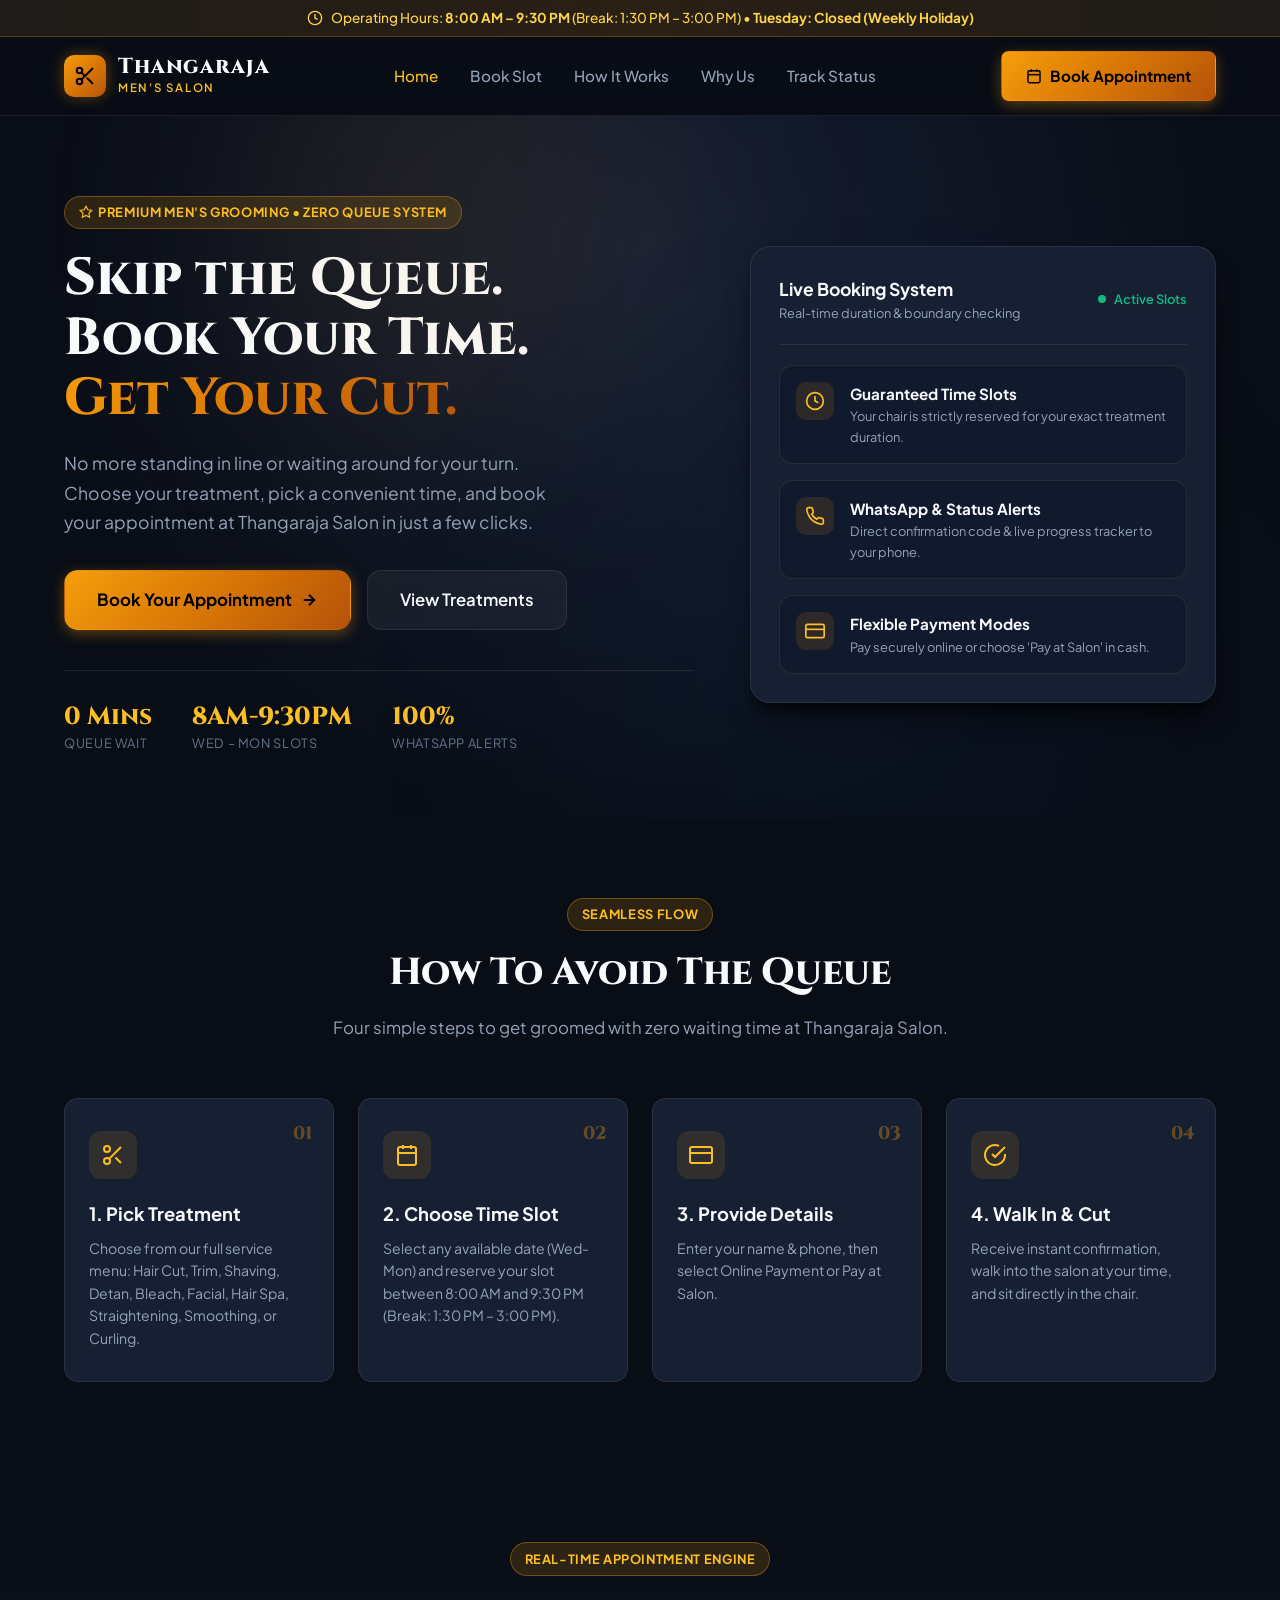
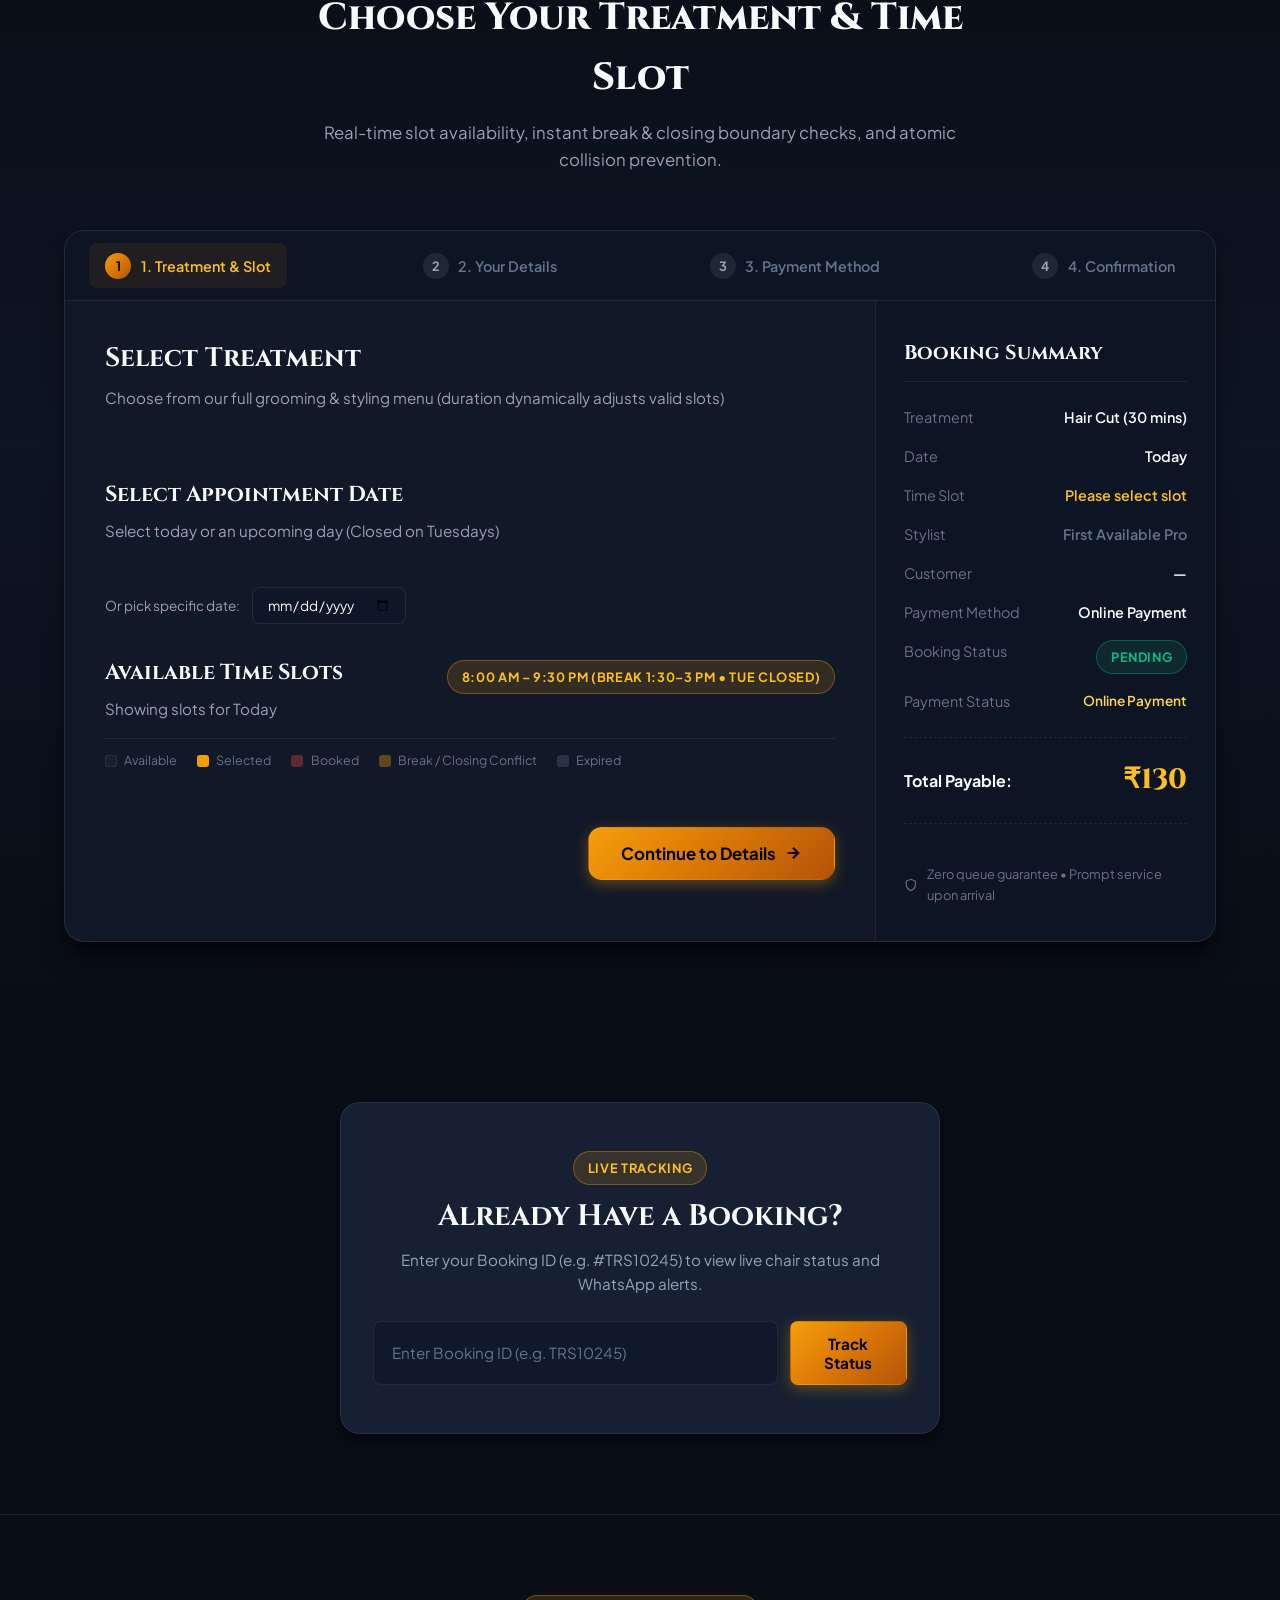
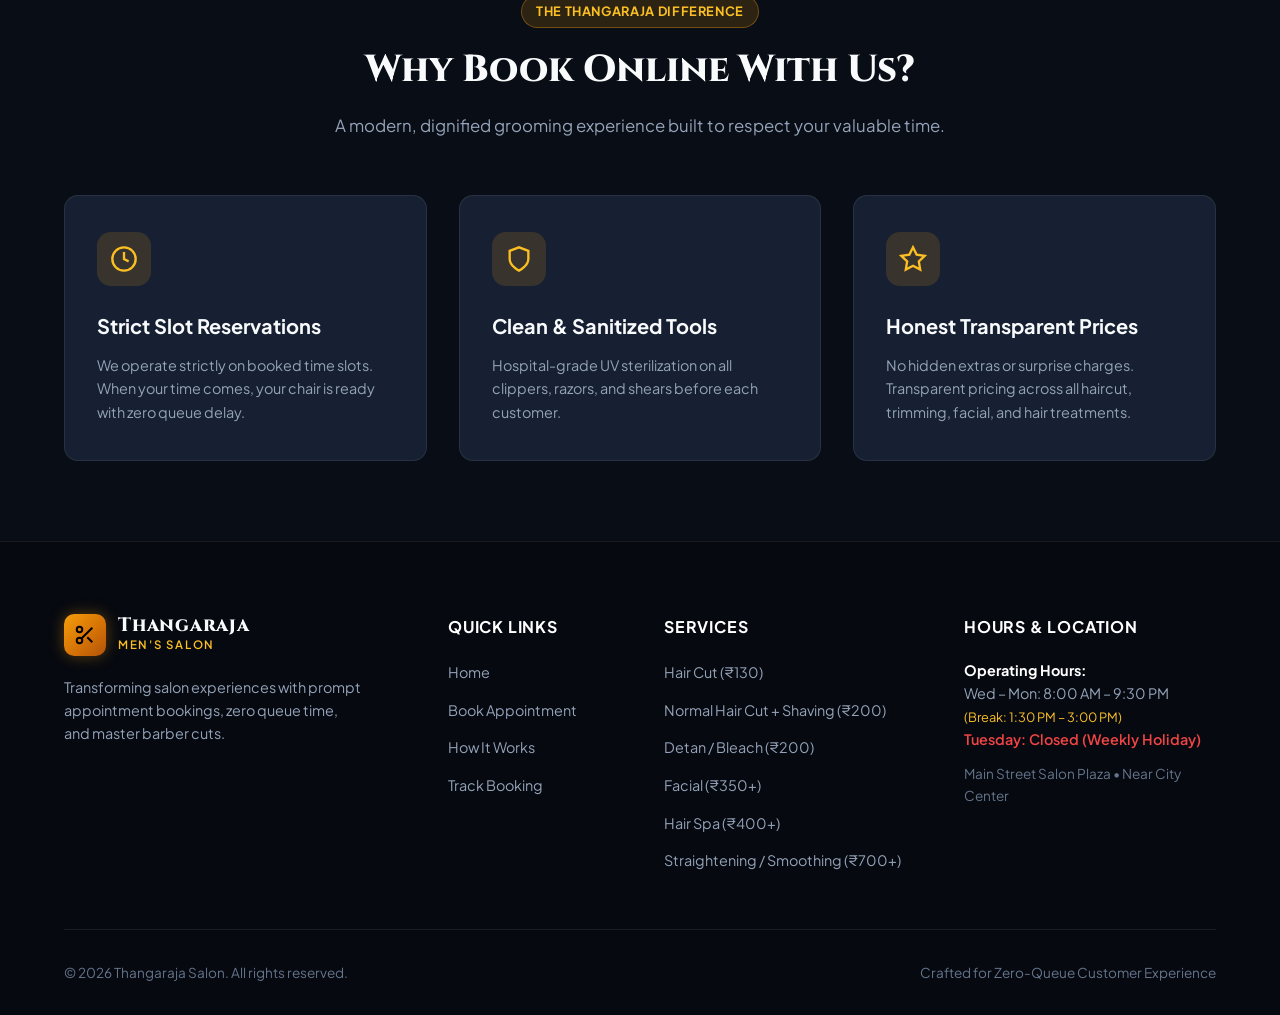
==== index.html @ 6cf0ad06 "feat(architecture): modularize codebase into CSS & JS modules and implement duration-aware slot coll" ====
<!DOCTYPE html>
<html lang="en">
<head>
  <meta charset="UTF-8">
  <meta name="viewport" content="width=device-width, initial-scale=1.0, maximum-scale=5.0, user-scalable=yes">
  <title>Thangaraja Salon | Skip the Queue. Book Your Time. Get Your Cut.</title>
  <meta name="description" content="Online appointment and time-slot booking system for Thangaraja Salon. Skip the queue, pick your treatment, reserve your slot from 8:00 AM to 9:30 PM (Closed Tuesdays, Break: 1:30 PM - 3:00 PM).">

  <!-- Google Fonts -->
  <link rel="preconnect" href="https://fonts.googleapis.com">
  <link rel="preconnect" href="https://fonts.gstatic.com" crossorigin>
  <link href="https://fonts.googleapis.com/css2?family=Plus+Jakarta+Sans:wght@300;400;500;600;700;800&family=Cinzel:wght@600;700;800;900&display=swap" rel="stylesheet">

  <!-- Modular CSS Architecture -->
  <link rel="stylesheet" href="css/main.css">
  <link rel="stylesheet" href="css/components.css">
  <link rel="stylesheet" href="css/sections.css">
  <link rel="stylesheet" href="css/booking.css">
</head>
<body>

  <!-- Top Announcement Bar -->
  <div class="top-announcement">
    <svg width="16" height="16" viewBox="0 0 24 24" fill="none" stroke="currentColor" stroke-width="2"><circle cx="12" cy="12" r="10"></circle><polyline points="12 6 12 12 16 14"></polyline></svg>
    <span>Operating Hours: <strong>8:00 AM – 9:30 PM</strong> (Break: 1:30 PM – 3:00 PM) • <strong>Tuesday: Closed (Weekly Holiday)</strong></span>
  </div>

  <!-- Header / Navigation -->
  <header class="navbar">
    <div class="container">
      <div class="nav-inner">
        <a href="#home" class="brand-logo">
          <div class="logo-icon-wrap">
            <svg width="22" height="22" viewBox="0 0 24 24" fill="none" stroke="currentColor" stroke-width="2.2" stroke-linecap="round" stroke-linejoin="round">
              <circle cx="6" cy="6" r="3"></circle>
              <circle cx="6" cy="18" r="3"></circle>
              <line x1="20" y1="4" x2="8.12" y2="15.88"></line>
              <line x1="14.47" y1="14.48" x2="20" y2="20"></line>
              <line x1="8.12" y1="8.12" x2="12" y2="12"></line>
            </svg>
          </div>
          <div class="logo-text">
            <span class="logo-title">Thangaraja</span>
            <span class="logo-subtitle">Men's Salon</span>
          </div>
        </a>

        <ul class="nav-links">
          <li><a href="#home" class="nav-link active">Home</a></li>
          <li><a href="#booking-app" class="nav-link">Book Slot</a></li>
          <li><a href="#how-it-works" class="nav-link">How It Works</a></li>
          <li><a href="#why-us" class="nav-link">Why Us</a></li>
          <li><a href="#track-status" class="nav-link">Track Status</a></li>
        </ul>

        <div class="nav-actions">
          <a href="#booking-app" class="btn btn-primary" onclick="goToBookingStep(1)">
            <svg width="16" height="16" viewBox="0 0 24 24" fill="none" stroke="currentColor" stroke-width="2.2"><rect x="3" y="4" width="18" height="18" rx="2" ry="2"></rect><line x1="16" y1="2" x2="16" y2="6"></line><line x1="8" y1="2" x2="8" y2="6"></line><line x1="3" y1="10" x2="21" y2="10"></line></svg>
            <span class="btn-text-full">Book Appointment</span>
            <span class="btn-text-mobile">Book Slot</span>
          </a>
        </div>
      </div>
    </div>
  </header>

  <!-- Hero Section -->
  <section class="hero-section" id="home">
    <div class="hero-glow-1"></div>
    <div class="hero-glow-2"></div>
    <div class="container">
      <div class="hero-grid">
        <div class="hero-content">
          <div class="badge badge-gold">
            <svg width="14" height="14" viewBox="0 0 24 24" fill="none" stroke="currentColor" stroke-width="2"><polygon points="12 2 15.09 8.26 22 9.27 17 14.14 18.18 21.02 12 17.77 5.82 21.02 7 14.14 2 9.27 8.91 8.26 12 2"></polygon></svg>
            Premium Men's Grooming • Zero Queue System
          </div>

          <h1 class="hero-heading">
            Skip the Queue.<br>
            Book Your Time.<br>
            <span>Get Your Cut.</span>
          </h1>

          <p class="hero-description">
            No more standing in line or waiting around for your turn. Choose your treatment, pick a convenient time, and book your appointment at Thangaraja Salon in just a few clicks.
          </p>

          <div class="hero-cta-group">
            <a href="#booking-app" class="btn btn-primary btn-lg" onclick="goToBookingStep(1)">
              Book Your Appointment
              <svg width="18" height="18" viewBox="0 0 24 24" fill="none" stroke="currentColor" stroke-width="2.5"><line x1="5" y1="12" x2="19" y2="12"></line><polyline points="12 5 19 12 12 19"></polyline></svg>
            </a>
            <a href="#booking-app" class="btn btn-secondary btn-lg" onclick="goToBookingStep(1)">
              View Treatments
            </a>
          </div>

          <div class="hero-stats-row">
            <div class="hero-stat-item">
              <span class="stat-number">0 Mins</span>
              <span class="stat-label">Queue Wait</span>
            </div>
            <div class="hero-stat-item">
              <span class="stat-number">8AM-9:30PM</span>
              <span class="stat-label">Wed – Mon Slots</span>
            </div>
            <div class="hero-stat-item">
              <span class="stat-number">100%</span>
              <span class="stat-label">WhatsApp Alerts</span>
            </div>
          </div>
        </div>

        <div class="hero-visual">
          <div class="hero-card-preview">
            <div class="hero-card-header">
              <div>
                <h4 style="font-size:1.1rem; font-weight:700;">Live Booking System</h4>
                <p style="font-size:0.8rem; color:var(--text-secondary);">Real-time duration & boundary checking</p>
              </div>
              <div class="live-indicator">
                <span class="live-dot"></span>
                Active Slots
              </div>
            </div>

            <div class="hero-feature-pills">
              <div class="feature-pill-item">
                <div class="feature-pill-icon">
                  <svg width="20" height="20" viewBox="0 0 24 24" fill="none" stroke="currentColor" stroke-width="2"><circle cx="12" cy="12" r="10"></circle><polyline points="12 6 12 12 16 14"></polyline></svg>
                </div>
                <div>
                  <h5 style="font-size:0.95rem; font-weight:700;">Guaranteed Time Slots</h5>
                  <p style="font-size:0.8rem; color:var(--text-secondary);">Your chair is strictly reserved for your exact treatment duration.</p>
                </div>
              </div>

              <div class="feature-pill-item">
                <div class="feature-pill-icon">
                  <svg width="20" height="20" viewBox="0 0 24 24" fill="none" stroke="currentColor" stroke-width="2"><path d="M22 16.92v3a2 2 0 0 1-2.18 2 19.79 19.79 0 0 1-8.63-3.07 19.5 19.5 0 0 1-6-6 19.79 19.79 0 0 1-3.07-8.67A2 2 0 0 1 4.11 2h3a2 2 0 0 1 2 1.72 12.84 12.84 0 0 0 .7 2.81 2 2 0 0 1-.45 2.11L8.09 9.91a16 16 0 0 0 6 6l1.27-1.27a2 2 0 0 1 2.11-.45 12.84 12.84 0 0 0 2.81.7A2 2 0 0 1 22 16.92z"></path></svg>
                </div>
                <div>
                  <h5 style="font-size:0.95rem; font-weight:700;">WhatsApp & Status Alerts</h5>
                  <p style="font-size:0.8rem; color:var(--text-secondary);">Direct confirmation code & live progress tracker to your phone.</p>
                </div>
              </div>

              <div class="feature-pill-item">
                <div class="feature-pill-icon">
                  <svg width="20" height="20" viewBox="0 0 24 24" fill="none" stroke="currentColor" stroke-width="2"><rect x="1" y="4" width="22" height="16" rx="2" ry="2"></rect><line x1="1" y1="10" x2="23" y2="10"></line></svg>
                </div>
                <div>
                  <h5 style="font-size:0.95rem; font-weight:700;">Flexible Payment Modes</h5>
                  <p style="font-size:0.8rem; color:var(--text-secondary);">Pay securely online or choose 'Pay at Salon' in cash.</p>
                </div>
              </div>
            </div>
          </div>
        </div>
      </div>
    </div>
  </section>

  <!-- How It Works Section -->
  <section class="section-padding" id="how-it-works">
    <div class="container">
      <div class="section-header">
        <div class="badge badge-gold">Seamless Flow</div>
        <h2 class="section-title">How To Avoid The Queue</h2>
        <p class="section-subtitle">Four simple steps to get groomed with zero waiting time at Thangaraja Salon.</p>
      </div>

      <div class="steps-grid">
        <div class="step-card">
          <span class="step-badge">01</span>
          <div class="step-icon-wrap">
            <svg width="24" height="24" viewBox="0 0 24 24" fill="none" stroke="currentColor" stroke-width="2"><circle cx="6" cy="6" r="3"></circle><circle cx="6" cy="18" r="3"></circle><line x1="20" y1="4" x2="8.12" y2="15.88"></line><line x1="14.47" y1="14.48" x2="20" y2="20"></line></svg>
          </div>
          <h3 class="step-title">1. Pick Treatment</h3>
          <p class="step-desc">Choose from our full service menu: Hair Cut, Trim, Shaving, Detan, Bleach, Facial, Hair Spa, Straightening, Smoothing, or Curling.</p>
        </div>

        <div class="step-card">
          <span class="step-badge">02</span>
          <div class="step-icon-wrap">
            <svg width="24" height="24" viewBox="0 0 24 24" fill="none" stroke="currentColor" stroke-width="2"><rect x="3" y="4" width="18" height="18" rx="2" ry="2"></rect><line x1="16" y1="2" x2="16" y2="6"></line><line x1="8" y1="2" x2="8" y2="6"></line><line x1="3" y1="10" x2="21" y2="10"></line></svg>
          </div>
          <h3 class="step-title">2. Choose Time Slot</h3>
          <p class="step-desc">Select any available date (Wed-Mon) and reserve your slot between 8:00 AM and 9:30 PM (Break: 1:30 PM – 3:00 PM).</p>
        </div>

        <div class="step-card">
          <span class="step-badge">03</span>
          <div class="step-icon-wrap">
            <svg width="24" height="24" viewBox="0 0 24 24" fill="none" stroke="currentColor" stroke-width="2"><rect x="1" y="4" width="22" height="16" rx="2" ry="2"></rect><line x1="1" y1="10" x2="23" y2="10"></line></svg>
          </div>
          <h3 class="step-title">3. Provide Details</h3>
          <p class="step-desc">Enter your name & phone, then select Online Payment or Pay at Salon.</p>
        </div>

        <div class="step-card">
          <span class="step-badge">04</span>
          <div class="step-icon-wrap">
            <svg width="24" height="24" viewBox="0 0 24 24" fill="none" stroke="currentColor" stroke-width="2"><path d="M22 11.08V12a10 10 0 1 1-5.93-9.14"></path><polyline points="22 4 12 14.01 9 11.01"></polyline></svg>
          </div>
          <h3 class="step-title">4. Walk In & Cut</h3>
          <p class="step-desc">Receive instant confirmation, walk into the salon at your time, and sit directly in the chair.</p>
        </div>
      </div>
    </div>
  </section>

  <!-- =========================================================================
       MAIN BOOKING APPLICATION EXPERIENCE (4 WIZARD STEPS)
       ========================================================================= -->
  <section class="section-padding booking-section" id="booking-app">
    <div class="container">
      <div class="section-header">
        <div class="badge badge-gold">Real-Time Appointment Engine</div>
        <h2 class="section-title">Choose Your Treatment & Time Slot</h2>
        <p class="section-subtitle">Real-time slot availability, instant break & closing boundary checks, and atomic collision prevention.</p>
      </div>

      <div class="booking-app-wrapper">
        <!-- Stepper Navigation Header -->
        <div class="booking-stepper">
          <button class="stepper-tab active" id="tab-step-1">
            <span class="step-number">1</span>
            <span>1. Treatment & Slot</span>
          </button>
          <button class="stepper-tab" id="tab-step-2">
            <span class="step-number">2</span>
            <span>2. Your Details</span>
          </button>
          <button class="stepper-tab" id="tab-step-3">
            <span class="step-number">3</span>
            <span>3. Payment Method</span>
          </button>
          <button class="stepper-tab" id="tab-step-4">
            <span class="step-number">4</span>
            <span>4. Confirmation</span>
          </button>
        </div>

        <div class="booking-body">
          <!-- WIZARD STEPS CONTENT PANEL -->
          <div class="booking-main-panel">
            
            <!-- STEP 1: TREATMENT & DATE/TIME SELECTION -->
            <div class="step-view active" id="view-step-1">
              <div class="panel-header">
                <h3 class="panel-title">Select Treatment</h3>
                <p class="panel-desc">Choose from our full grooming & styling menu (duration dynamically adjusts valid slots)</p>
              </div>

              <!-- Dynamically Populated Treatments Grid -->
              <div class="treatments-grid" id="treatments-grid-container"></div>

              <!-- Date Selection -->
              <div class="date-selection-box" style="margin-top:2.5rem;">
                <div class="panel-header" style="margin-bottom:1rem;">
                  <h3 class="panel-title" style="font-size:1.35rem;">Select Appointment Date</h3>
                  <p class="panel-desc">Select today or an upcoming day (Closed on Tuesdays)</p>
                </div>

                <div class="date-tabs-row" id="quick-date-tabs"></div>

                <div class="custom-date-picker-wrap">
                  <span style="font-size:0.85rem; color:var(--text-secondary);">Or pick specific date:</span>
                  <input type="date" id="native-date-input" class="input-date">
                </div>
              </div>

              <!-- Time Slot Grid System -->
              <div class="time-slots-section" style="margin-top:2rem;">
                <div class="panel-header" style="margin-bottom:0.5rem;">
                  <div style="display:flex; justify-content:space-between; align-items:center; flex-wrap:wrap; gap:0.5rem;">
                    <h3 class="panel-title" style="font-size:1.35rem;">Available Time Slots</h3>
                    <span id="operating-hours-badge" class="badge badge-gold">8:00 AM – 9:30 PM (Break 1:30–3 PM • Tue Closed)</span>
                  </div>
                  <p class="panel-desc" id="slot-subtitle-date">Showing slots for Today</p>
                </div>

                <div class="slot-legend-row">
                  <div class="legend-item">
                    <span class="legend-color legend-available"></span>
                    <span>Available</span>
                  </div>
                  <div class="legend-item">
                    <span class="legend-color legend-selected"></span>
                    <span>Selected</span>
                  </div>
                  <div class="legend-item">
                    <span class="legend-color legend-booked"></span>
                    <span>Booked</span>
                  </div>
                  <div class="legend-item">
                    <span class="legend-color legend-break"></span>
                    <span>Break / Closing Conflict</span>
                  </div>
                  <div class="legend-item">
                    <span class="legend-color legend-expired"></span>
                    <span>Expired</span>
                  </div>
                </div>

                <div class="slots-grid" id="slots-container"></div>
              </div>

              <div style="margin-top:2.5rem; text-align:right;">
                <button class="btn btn-primary btn-lg" id="btn-step-1-next">
                  Continue to Details
                  <svg width="18" height="18" viewBox="0 0 24 24" fill="none" stroke="currentColor" stroke-width="2.5"><line x1="5" y1="12" x2="19" y2="12"></line><polyline points="12 5 19 12 12 19"></polyline></svg>
                </button>
              </div>
            </div>

            <!-- STEP 2: CUSTOMER DETAILS -->
            <div class="step-view" id="view-step-2">
              <div class="panel-header">
                <h3 class="panel-title">Customer Information</h3>
                <p class="panel-desc">We will send your booking confirmation & WhatsApp status update here.</p>
              </div>

              <form id="form-customer-details" onsubmit="event.preventDefault();">
                <div class="form-group">
                  <label class="form-label" for="cust-name">Full Name *</label>
                  <input type="text" id="cust-name" class="form-control" placeholder="e.g. Rahul Sharma" required>
                </div>

                <div class="form-group">
                  <label class="form-label" for="cust-email">Email Address *</label>
                  <input type="email" id="cust-email" class="form-control" placeholder="e.g. rahul@gmail.com" required>
                </div>

                <div class="form-group">
                  <label class="form-label" for="cust-phone">Mobile Number (WhatsApp) *</label>
                  <input type="tel" id="cust-phone" class="form-control" placeholder="e.g. 9876543210" maxlength="10" required>
                  <p style="font-size:0.8rem; color:var(--text-muted); margin-top:0.4rem;">
                    10-digit Indian mobile number for instant WhatsApp confirmation.
                  </p>
                </div>

                <div style="display:flex; justify-content:space-between; align-items:center; margin-top:2.5rem;">
                  <button type="button" class="btn btn-secondary" id="btn-step-2-back">
                    ← Back
                  </button>
                  <button type="button" class="btn btn-primary" id="btn-step-2-next">
                    Continue to Payment →
                  </button>
                </div>
              </form>
            </div>

            <!-- STEP 3: PAYMENT METHOD -->
            <div class="step-view" id="view-step-3">
              <div class="panel-header">
                <h3 class="panel-title">Select Payment Mode</h3>
                <p class="panel-desc">Choose your preferred payment method to secure your slot.</p>
              </div>

              <div class="payment-methods-grid">
                <div class="payment-card selected" id="pay-card-online">
                  <div style="display:flex; align-items:center; gap:0.75rem; margin-bottom:0.75rem;">
                    <div style="width:36px; height:36px; border-radius:8px; background:rgba(245,158,11,0.15); color:var(--accent-gold-light); display:flex; align-items:center; justify-content:center;">
                      <svg width="20" height="20" viewBox="0 0 24 24" fill="none" stroke="currentColor" stroke-width="2"><rect x="1" y="4" width="22" height="16" rx="2" ry="2"></rect><line x1="1" y1="10" x2="23" y2="10"></line></svg>
                    </div>
                    <div>
                      <h4 style="font-size:1.05rem; font-weight:700;">UPI / Online Payment</h4>
                      <p style="font-size:0.8rem; color:var(--text-secondary);">Fast & contactless via Cashfree / GPay / PhonePe</p>
                    </div>
                  </div>
                  <p style="font-size:0.85rem; color:var(--text-secondary); line-height:1.5;">
                    Instant digital payment verification. Lock your slot with guaranteed zero wait.
                  </p>
                </div>

                <div class="payment-card" id="pay-card-salon">
                  <div style="display:flex; align-items:center; gap:0.75rem; margin-bottom:0.75rem;">
                    <div style="width:36px; height:36px; border-radius:8px; background:rgba(59,130,246,0.15); color:#60a5fa; display:flex; align-items:center; justify-content:center;">
                      <svg width="20" height="20" viewBox="0 0 24 24" fill="none" stroke="currentColor" stroke-width="2"><rect x="2" y="6" width="20" height="12" rx="2"></rect><circle cx="12" cy="12" r="2"></circle><path d="M6 12h.01M18 12h.01"></path></svg>
                    </div>
                    <div>
                      <h4 style="font-size:1.05rem; font-weight:700;">Pay at Salon</h4>
                      <p style="font-size:0.8rem; color:var(--text-secondary);">Cash or UPI upon arrival</p>
                    </div>
                  </div>
                  <p style="font-size:0.85rem; color:var(--text-secondary); line-height:1.5;">
                    Reserve now, pay in cash or UPI at the salon front desk after grooming.
                  </p>
                </div>
              </div>

              <div style="display:flex; justify-content:space-between; align-items:center; margin-top:2rem;">
                <button class="btn btn-secondary" id="btn-step-3-back">
                  ← Back
                </button>
                <button class="btn btn-primary btn-lg" id="btn-submit-booking">
                  Confirm Appointment Booking
                </button>
              </div>
            </div>

            <!-- STEP 4: CONFIRMATION RECEIPT -->
            <div class="step-view" id="view-step-4">
              <div class="confirmation-receipt-card">
                <div class="success-check-wrap">
                  <svg width="36" height="36" viewBox="0 0 24 24" fill="none" stroke="currentColor" stroke-width="3"><polyline points="20 6 9 17 4 12"></polyline></svg>
                </div>

                <h3 style="font-family:var(--font-heading); font-size:1.85rem; font-weight:800; margin-bottom:0.4rem;">
                  Appointment Confirmed!
                </h3>
                <p style="color:var(--text-secondary); font-size:0.95rem;">
                  Your chair is reserved at Thangaraja Salon with zero waiting time.
                </p>

                <div class="booking-code-box">
                  <div class="booking-code-label">Booking Confirmation ID</div>
                  <div class="booking-code-value" id="confirm-booking-id">#TRS10245</div>
                  <p style="font-size:0.8rem; color:var(--text-muted); margin-top:0.4rem;">
                    Please present this code or your phone number upon arrival.
                  </p>
                </div>

                <div style="display:flex; align-items:center; gap:0.75rem; padding:1rem; background:rgba(37,211,102,0.08); border:1px solid rgba(37,211,102,0.25); border-radius:var(--radius-md); text-align:left; margin-bottom:1.5rem;">
                  <div style="color:#25d366; flex-shrink:0;">
                    <svg width="24" height="24" viewBox="0 0 24 24" fill="none" stroke="currentColor" stroke-width="2"><path d="M22 16.92v3a2 2 0 0 1-2.18 2 19.79 19.79 0 0 1-8.63-3.07 19.5 19.5 0 0 1-6-6 19.79 19.79 0 0 1-3.07-8.67A2 2 0 0 1 4.11 2h3a2 2 0 0 1 2 1.72 12.84 12.84 0 0 0 .7 2.81 2 2 0 0 1-.45 2.11L8.09 9.91a16 16 0 0 0 6 6l1.27-1.27a2 2 0 0 1 2.11-.45 12.84 12.84 0 0 0 2.81.7A2 2 0 0 1 22 16.92z"></path></svg>
                  </div>
                  <div>
                    <h4 style="font-size:0.95rem; font-weight:700; color:#fff;">Stay Updated via WhatsApp</h4>
                    <p style="font-size:0.8rem; color:var(--text-secondary);">
                      Your booking confirmation and appointment updates are shared with you directly.
                    </p>
                  </div>
                </div>

                <a href="#" id="btn-whatsapp-share" target="_blank" class="btn btn-whatsapp" style="width:100%;">
                  Open WhatsApp Alert
                </a>

                <div style="margin-top:2rem;">
                  <button class="btn btn-secondary" id="btn-book-another">
                    + Book Another Appointment
                  </button>
                </div>
              </div>
            </div>

          </div>

          <!-- SIDEBAR: LIVE BOOKING SUMMARY -->
          <div class="booking-summary-sidebar">
            <div>
              <h4 class="summary-title">Booking Summary</h4>

              <div class="summary-details-list">
                <div class="summary-row">
                  <span class="summary-label">Treatment</span>
                  <span class="summary-val" id="sum-treatment">Hair Cut (30 mins)</span>
                </div>

                <div class="summary-row">
                  <span class="summary-label">Date</span>
                  <span class="summary-val" id="sum-date">Today</span>
                </div>

                <div class="summary-row">
                  <span class="summary-label">Time Slot</span>
                  <span class="summary-val" id="sum-time" style="color:var(--accent-gold-light);">Please select slot</span>
                </div>

                <div class="summary-row">
                  <span class="summary-label">Stylist</span>
                  <span class="summary-val" style="color:var(--text-muted);">First Available Pro</span>
                </div>

                <div class="summary-row">
                  <span class="summary-label">Customer</span>
                  <span class="summary-val" id="sum-customer">—</span>
                </div>

                <div class="summary-row">
                  <span class="summary-label">Payment Method</span>
                  <span class="summary-val" id="sum-payment">Online Payment</span>
                </div>

                <div class="summary-row">
                  <span class="summary-label">Booking Status</span>
                  <span class="summary-val"><span class="badge badge-success" id="sum-booking-status">Pending</span></span>
                </div>

                <div class="summary-row">
                  <span class="summary-label">Payment Status</span>
                  <span class="summary-val" id="sum-payment-status" style="font-size:0.85rem; color:var(--text-gold);">Online Payment</span>
                </div>
              </div>

              <div class="summary-total-box">
                <div class="total-row">
                  <span class="total-label">Total Payable:</span>
                  <span class="total-amount" id="sum-total">₹130</span>
                </div>
              </div>
            </div>

            <div>
              <div class="summary-guarantee-note">
                <svg width="16" height="16" viewBox="0 0 24 24" fill="none" stroke="currentColor" stroke-width="2"><path d="M12 22s8-4 8-10V5l-8-3-8 3v7c0 6 8 10 8 10z"></path></svg>
                <span>Zero queue guarantee • Prompt service upon arrival</span>
              </div>
            </div>
          </div>
        </div>
      </div>
    </div>
  </section>

  <!-- Track Status Search Section -->
  <section class="section-padding" id="track-status" style="background:#090d16;">
    <div class="container">
      <div class="track-lookup-card">
        <div class="badge badge-gold">Live Tracking</div>
        <h3 style="font-family:var(--font-heading); font-size:1.85rem; margin-top:0.5rem;">Already Have a Booking?</h3>
        <p style="font-size:0.95rem; color:var(--text-secondary); margin-top:0.5rem;">
          Enter your Booking ID (e.g. #TRS10245) to view live chair status and WhatsApp alerts.
        </p>

        <div class="lookup-input-group">
          <input type="text" id="lookup-booking-id" class="form-control" placeholder="Enter Booking ID (e.g. TRS10245)">
          <button class="btn btn-primary" id="btn-track-status">
            Track Status
          </button>
        </div>
      </div>
    </div>
  </section>

  <!-- Why Choose Us / Features -->
  <section class="section-padding" id="why-us" style="border-top:1px solid var(--border-subtle);">
    <div class="container">
      <div class="section-header">
        <div class="badge badge-gold">The Thangaraja Difference</div>
        <h2 class="section-title">Why Book Online With Us?</h2>
        <p class="section-subtitle">A modern, dignified grooming experience built to respect your valuable time.</p>
      </div>

      <div class="features-grid">
        <div class="feature-card">
          <div class="feature-icon-box">
            <svg width="28" height="28" viewBox="0 0 24 24" fill="none" stroke="currentColor" stroke-width="2"><circle cx="12" cy="12" r="10"></circle><polyline points="12 6 12 12 16 14"></polyline></svg>
          </div>
          <h3 style="font-size:1.25rem; font-weight:700; margin-bottom:0.75rem;">Strict Slot Reservations</h3>
          <p style="font-size:0.9rem; color:var(--text-secondary); line-height:1.6;">
            We operate strictly on booked time slots. When your time comes, your chair is ready with zero queue delay.
          </p>
        </div>

        <div class="feature-card">
          <div class="feature-icon-box">
            <svg width="28" height="28" viewBox="0 0 24 24" fill="none" stroke="currentColor" stroke-width="2"><path d="M12 22s8-4 8-10V5l-8-3-8 3v7c0 6 8 10 8 10z"></path></svg>
          </div>
          <h3 style="font-size:1.25rem; font-weight:700; margin-bottom:0.75rem;">Clean & Sanitized Tools</h3>
          <p style="font-size:0.9rem; color:var(--text-secondary); line-height:1.6;">
            Hospital-grade UV sterilization on all clippers, razors, and shears before each customer.
          </p>
        </div>

        <div class="feature-card">
          <div class="feature-icon-box">
            <svg width="28" height="28" viewBox="0 0 24 24" fill="none" stroke="currentColor" stroke-width="2"><polygon points="12 2 15.09 8.26 22 9.27 17 14.14 18.18 21.02 12 17.77 5.82 21.02 7 14.14 2 9.27 8.91 8.26 12 2"></polygon></svg>
          </div>
          <h3 style="font-size:1.25rem; font-weight:700; margin-bottom:0.75rem;">Honest Transparent Prices</h3>
          <p style="font-size:0.9rem; color:var(--text-secondary); line-height:1.6;">
            No hidden extras or surprise charges. Transparent pricing across all haircut, trimming, facial, and hair treatments.
          </p>
        </div>
      </div>
    </div>
  </section>

  <!-- Footer -->
  <footer class="footer">
    <div class="container">
      <div class="footer-grid">
        <div>
          <div class="brand-logo" style="margin-bottom:1.25rem;">
            <div class="logo-icon-wrap">
              <svg width="22" height="22" viewBox="0 0 24 24" fill="none" stroke="currentColor" stroke-width="2.2"><circle cx="6" cy="6" r="3"></circle><circle cx="6" cy="18" r="3"></circle><line x1="20" y1="4" x2="8.12" y2="15.88"></line><line x1="14.47" y1="14.48" x2="20" y2="20"></line></svg>
            </div>
            <div class="logo-text">
              <span class="logo-title" style="font-size:1.2rem;">Thangaraja</span>
              <span class="logo-subtitle">Men's Salon</span>
            </div>
          </div>
          <p style="font-size:0.9rem; color:var(--text-secondary); line-height:1.6; max-width:300px;">
            Transforming salon experiences with prompt appointment bookings, zero queue time, and master barber cuts.
          </p>
        </div>

        <div>
          <h4 class="footer-heading">Quick Links</h4>
          <ul class="footer-links">
            <li><a href="#home" class="footer-link">Home</a></li>
            <li><a href="#booking-app" class="footer-link">Book Appointment</a></li>
            <li><a href="#how-it-works" class="footer-link">How It Works</a></li>
            <li><a href="#track-status" class="footer-link">Track Booking</a></li>
          </ul>
        </div>

        <div>
          <h4 class="footer-heading">Services</h4>
          <ul class="footer-links">
            <li><a href="#booking-app" class="footer-link">Hair Cut (₹130)</a></li>
            <li><a href="#booking-app" class="footer-link">Normal Hair Cut + Shaving (₹200)</a></li>
            <li><a href="#booking-app" class="footer-link">Detan / Bleach (₹200)</a></li>
            <li><a href="#booking-app" class="footer-link">Facial (₹350+)</a></li>
            <li><a href="#booking-app" class="footer-link">Hair Spa (₹400+)</a></li>
            <li><a href="#booking-app" class="footer-link">Straightening / Smoothing (₹700+)</a></li>
          </ul>
        </div>

        <div>
          <h4 class="footer-heading">Hours & Location</h4>
          <p style="font-size:0.9rem; color:var(--text-secondary); margin-bottom:0.5rem;">
            <strong style="color:#fff;">Operating Hours:</strong><br>
            Wed – Mon: 8:00 AM – 9:30 PM<br>
            <span style="font-size:0.8rem; color:var(--accent-gold-light);">(Break: 1:30 PM – 3:00 PM)</span><br>
            <span style="color:var(--error); font-weight:600;">Tuesday: Closed (Weekly Holiday)</span>
          </p>
          <p style="font-size:0.85rem; color:var(--text-muted); margin-top:0.75rem;">
            Main Street Salon Plaza • Near City Center
          </p>
        </div>
      </div>

      <div class="footer-bottom">
        <p>&copy; 2026 Thangaraja Salon. All rights reserved.</p>
        <p style="color:var(--text-muted);">Crafted for Zero-Queue Customer Experience</p>
      </div>
    </div>
  </footer>

  <!-- Toast Notification Container -->
  <div class="toast-container" id="toast-box"></div>

  <!-- Modular Application Script -->
  <script type="module" src="js/app.js"></script>
</body>
</html>
---- css/main.css ----
/* ==========================================================================
   CSS VARIABLES, THEME & RESET
   ========================================================================== */

:root {
  --bg-dark: #090d16;
  --bg-surface: #111827;
  --bg-surface-elevated: #162032;
  --bg-card: rgba(22, 32, 50, 0.7);
  --border-subtle: rgba(255, 255, 255, 0.08);
  --border-active: #f59e0b;
  --border-highlight: rgba(245, 158, 11, 0.3);

  /* Brand Accents */
  --accent-gold: #f59e0b;
  --accent-gold-light: #fbbf24;
  --accent-gold-dark: #b45309;
  --accent-gold-gradient: linear-gradient(135deg, #f59e0b 0%, #d97706 50%, #b45309 100%);
  --accent-blue: #3b82f6;
  --accent-blue-gradient: linear-gradient(135deg, #3b82f6 0%, #1d4ed8 100%);

  /* Status Colors */
  --success: #10b981;
  --success-bg: rgba(16, 185, 129, 0.12);
  --warning: #f59e0b;
  --warning-bg: rgba(245, 158, 11, 0.12);
  --error: #ef4444;
  --error-bg: rgba(239, 68, 68, 0.12);
  --info: #3b82f6;

  /* Typography */
  --text-primary: #f8fafc;
  --text-secondary: #94a3b8;
  --text-muted: #64748b;
  --text-gold: #fcd34d;

  --font-body: 'Plus Jakarta Sans', system-ui, -apple-system, sans-serif;
  --font-heading: 'Cinzel', serif;

  /* Sizing & Layout */
  --radius-sm: 8px;
  --radius-md: 14px;
  --radius-lg: 20px;
  --radius-full: 9999px;

  --shadow-sm: 0 4px 6px -1px rgba(0, 0, 0, 0.3), 0 2px 4px -1px rgba(0, 0, 0, 0.2);
  --shadow-md: 0 10px 15px -3px rgba(0, 0, 0, 0.4), 0 4px 6px -2px rgba(0, 0, 0, 0.3);
  --shadow-lg: 0 20px 25px -5px rgba(0, 0, 0, 0.5), 0 10px 10px -5px rgba(0, 0, 0, 0.4);
  --shadow-gold: 0 0 25px rgba(245, 158, 11, 0.25);

  --transition-smooth: all 0.25s cubic-bezier(0.4, 0, 0.2, 1);
}

*, *::before, *::after {
  box-sizing: border-box;
  margin: 0;
  padding: 0;
}

html {
  scroll-behavior: smooth;
  font-size: 16px;
  background-color: var(--bg-dark);
  color: var(--text-primary);
  font-family: var(--font-body);
  -webkit-font-smoothing: antialiased;
  -moz-osx-font-smoothing: grayscale;
}

body {
  min-height: 100vh;
  overflow-x: hidden;
  background-color: var(--bg-dark);
  color: var(--text-primary);
  line-height: 1.6;
}

a {
  color: inherit;
  text-decoration: none;
}

button, input, select, textarea {
  font-family: inherit;
  font-size: inherit;
}

.container {
  width: 100%;
  max-width: 1200px;
  margin: 0 auto;
  padding: 0 1.5rem;
}

.section-padding {
  padding: 5rem 0;
}

@media (max-width: 768px) {
  .section-padding {
    padding: 3.5rem 0;
  }
}

/* Scrollbar */
::-webkit-scrollbar {
  width: 8px;
}
::-webkit-scrollbar-track {
  background: var(--bg-dark);
}
::-webkit-scrollbar-thumb {
  background: #1e293b;
  border-radius: 4px;
}
::-webkit-scrollbar-thumb:hover {
  background: #334155;
}

/* Keyframes */
@keyframes spin {
  from { transform: rotate(0deg); }
  to { transform: rotate(360deg); }
}

.spin {
  animation: spin 1s linear infinite;
  display: inline-block;
}

@keyframes pulse-dot {
  0% { transform: scale(0.95); box-shadow: 0 0 0 0 rgba(16, 185, 129, 0.7); }
  70% { transform: scale(1); box-shadow: 0 0 0 8px rgba(16, 185, 129, 0); }
  100% { transform: scale(0.95); box-shadow: 0 0 0 0 rgba(16, 185, 129, 0); }
}
---- css/components.css ----
/* ==========================================================================
   BUTTONS, BADGES, FORMS & COMPONENT STYLES
   ========================================================================== */

/* Buttons */
.btn {
  display: inline-flex;
  align-items: center;
  justify-content: center;
  gap: 0.5rem;
  padding: 0.75rem 1.5rem;
  font-weight: 600;
  border-radius: var(--radius-sm);
  border: 1px solid transparent;
  cursor: pointer;
  transition: var(--transition-smooth);
  text-decoration: none;
  font-size: 0.95rem;
}

.btn-primary {
  background: var(--accent-gold-gradient);
  color: #000;
  font-weight: 700;
  box-shadow: 0 4px 14px rgba(245, 158, 11, 0.35);
}

.btn-primary:hover {
  transform: translateY(-2px);
  box-shadow: 0 6px 20px rgba(245, 158, 11, 0.5);
  filter: brightness(1.08);
}

.btn-secondary {
  background: rgba(255, 255, 255, 0.05);
  color: var(--text-primary);
  border-color: var(--border-subtle);
}

.btn-secondary:hover {
  background: rgba(255, 255, 255, 0.1);
  border-color: rgba(255, 255, 255, 0.2);
  transform: translateY(-2px);
}

.btn-whatsapp {
  background: linear-gradient(135deg, #25d366 0%, #128c7e 100%);
  color: #fff;
  font-weight: 700;
  box-shadow: 0 4px 14px rgba(37, 211, 102, 0.3);
}

.btn-whatsapp:hover {
  transform: translateY(-2px);
  box-shadow: 0 6px 20px rgba(37, 211, 102, 0.45);
  filter: brightness(1.08);
}

.btn-lg {
  padding: 0.95rem 2rem;
  font-size: 1.05rem;
  border-radius: var(--radius-md);
}

.btn:disabled {
  opacity: 0.55;
  cursor: not-allowed;
  transform: none !important;
  box-shadow: none !important;
}

/* Badges */
.badge {
  display: inline-flex;
  align-items: center;
  gap: 0.35rem;
  padding: 0.35rem 0.85rem;
  font-size: 0.8rem;
  font-weight: 700;
  border-radius: var(--radius-full);
  text-transform: uppercase;
  letter-spacing: 0.05em;
}

.badge-gold {
  background: rgba(245, 158, 11, 0.15);
  color: var(--accent-gold-light);
  border: 1px solid rgba(245, 158, 11, 0.35);
}

.badge-success {
  background: var(--success-bg);
  color: var(--success);
  border: 1px solid rgba(16, 185, 129, 0.35);
}

.badge-error {
  background: var(--error-bg);
  color: var(--error);
  border: 1px solid rgba(239, 68, 68, 0.35);
}

/* Form Controls */
.form-group {
  margin-bottom: 1.5rem;
}

.form-label {
  display: block;
  font-size: 0.9rem;
  font-weight: 600;
  color: var(--text-primary);
  margin-bottom: 0.5rem;
}

.form-control {
  width: 100%;
  padding: 0.85rem 1.15rem;
  background: rgba(15, 23, 42, 0.8);
  border: 1.5px solid var(--border-subtle);
  border-radius: var(--radius-sm);
  color: var(--text-primary);
  font-size: 0.95rem;
  transition: var(--transition-smooth);
  outline: none;
}

.form-control:focus {
  border-color: var(--accent-gold);
  box-shadow: 0 0 0 3px rgba(245, 158, 11, 0.15);
  background: rgba(15, 23, 42, 1);
}

.form-control::placeholder {
  color: var(--text-muted);
}

/* Wizard Stepper Tabs */
.booking-stepper {
  display: flex;
  align-items: center;
  justify-content: space-between;
  background: #0d1424;
  border-bottom: 1px solid var(--border-subtle);
  padding: 0.75rem 1.5rem;
  overflow-x: auto;
}

.stepper-tab {
  display: flex;
  align-items: center;
  gap: 0.6rem;
  padding: 0.6rem 1rem;
  background: transparent;
  border: none;
  color: var(--text-muted);
  font-size: 0.9rem;
  font-weight: 600;
  cursor: pointer;
  border-radius: var(--radius-sm);
  transition: var(--transition-smooth);
  white-space: nowrap;
}

.stepper-tab .step-number {
  width: 26px;
  height: 26px;
  border-radius: 50%;
  background: rgba(255, 255, 255, 0.08);
  color: var(--text-secondary);
  display: flex;
  align-items: center;
  justify-content: center;
  font-size: 0.8rem;
  font-weight: 700;
}

.stepper-tab.active {
  color: var(--accent-gold-light);
  background: rgba(245, 158, 11, 0.08);
}

.stepper-tab.active .step-number {
  background: var(--accent-gold-gradient);
  color: #000;
}

.stepper-tab.completed {
  color: var(--success);
}

.stepper-tab.completed .step-number {
  background: var(--success);
  color: #000;
}

/* Step Views */
.step-view {
  display: none;
}

.step-view.active {
  display: block;
  animation: fadeIn 0.3s ease;
}

@keyframes fadeIn {
  from { opacity: 0; transform: translateY(6px); }
  to { opacity: 1; transform: translateY(0); }
}

/* Toast Notification Container */
.toast-container {
  position: fixed;
  bottom: 2rem;
  right: 2rem;
  z-index: 9999;
  display: flex;
  flex-direction: column;
  gap: 0.75rem;
  pointer-events: none;
  max-width: 420px;
  width: calc(100% - 2rem);
}

.toast {
  pointer-events: auto;
  display: flex;
  align-items: center;
  gap: 0.85rem;
  padding: 1rem 1.25rem;
  background: #1e293b;
  border: 1px solid var(--border-subtle);
  border-radius: var(--radius-md);
  color: #fff;
  font-size: 0.9rem;
  box-shadow: var(--shadow-lg);
  animation: toastIn 0.3s cubic-bezier(0.16, 1, 0.3, 1);
  word-break: break-word;
}

@keyframes toastIn {
  from { transform: translateX(100%); opacity: 0; }
  to { transform: translateX(0); opacity: 1; }
}

.toast-success {
  border-left: 4px solid var(--success);
  background: #0f2922;
}

.toast-error {
  border-left: 4px solid var(--error);
  background: #2b1414;
}

.toast-warning {
  border-left: 4px solid var(--warning);
  background: #2d2006;
}

.toast-info {
  border-left: 4px solid var(--info);
  background: #112240;
}

/* Track Status Lookup Section */
.track-lookup-card {
  max-width: 600px;
  margin: 0 auto;
  text-align: center;
  background: var(--bg-surface-elevated);
  border: 1px solid var(--border-subtle);
  border-radius: var(--radius-lg);
  padding: 3rem 2rem;
  box-shadow: var(--shadow-md);
}

.lookup-input-group {
  display: flex;
  gap: 0.75rem;
  margin-top: 1.5rem;
}

@media (max-width: 640px) {
  .lookup-input-group {
    flex-direction: column;
  }
}
---- css/sections.css ----
/* ==========================================================================
   PAGE SECTIONS: NAVBAR, HERO, HOW-IT-WORKS, WHY-US, FOOTER
   ========================================================================== */

/* Top Announcement Bar */
.top-announcement {
  background: linear-gradient(90deg, #1e1b18 0%, #2a2015 50%, #1e1b18 100%);
  border-bottom: 1px solid rgba(245, 158, 11, 0.25);
  color: var(--text-gold);
  font-size: 0.85rem;
  font-weight: 500;
  padding: 0.45rem 1rem;
  text-align: center;
  display: flex;
  align-items: center;
  justify-content: center;
  gap: 0.5rem;
}

/* Header & Navigation */
.navbar {
  position: sticky;
  top: 0;
  background: rgba(9, 13, 22, 0.92);
  backdrop-filter: blur(12px);
  -webkit-backdrop-filter: blur(12px);
  border-bottom: 1px solid var(--border-subtle);
  z-index: 1000;
  padding: 0.85rem 0;
}

.nav-inner {
  display: flex;
  align-items: center;
  justify-content: space-between;
}

.brand-logo {
  display: flex;
  align-items: center;
  gap: 0.75rem;
  text-decoration: none;
}

.logo-icon-wrap {
  width: 42px;
  height: 42px;
  border-radius: 10px;
  background: var(--accent-gold-gradient);
  color: #000;
  display: flex;
  align-items: center;
  justify-content: center;
  box-shadow: 0 0 15px rgba(245, 158, 11, 0.35);
}

.logo-text {
  display: flex;
  flex-direction: column;
}

.logo-title {
  font-family: var(--font-heading);
  font-size: 1.35rem;
  font-weight: 800;
  color: var(--text-primary);
  line-height: 1.1;
  letter-spacing: 0.04em;
}

.logo-subtitle {
  font-size: 0.72rem;
  font-weight: 600;
  color: var(--accent-gold-light);
  letter-spacing: 0.15em;
  text-transform: uppercase;
}

.nav-links {
  display: flex;
  align-items: center;
  gap: 2rem;
  list-style: none;
}

.nav-link {
  font-size: 0.95rem;
  font-weight: 500;
  color: var(--text-secondary);
  transition: var(--transition-smooth);
}

.nav-link:hover, .nav-link.active {
  color: var(--accent-gold-light);
}

.btn-text-mobile { display: none; }
.btn-text-full { display: inline; }

@media (max-width: 860px) {
  .nav-links { display: none; }
  .btn-text-mobile { display: inline; }
  .btn-text-full { display: none; }
}

/* Hero Section */
.hero-section {
  position: relative;
  padding: 5rem 0 4rem;
  background: radial-gradient(circle at 50% 20%, #162035 0%, var(--bg-dark) 70%);
  overflow: hidden;
}

.hero-glow-1 {
  position: absolute;
  top: -100px;
  left: 20%;
  width: 400px;
  height: 400px;
  background: rgba(245, 158, 11, 0.08);
  border-radius: 50%;
  filter: blur(120px);
  pointer-events: none;
}

.hero-glow-2 {
  position: absolute;
  bottom: -100px;
  right: 15%;
  width: 450px;
  height: 450px;
  background: rgba(59, 130, 246, 0.06);
  border-radius: 50%;
  filter: blur(140px);
  pointer-events: none;
}

.hero-grid {
  display: grid;
  grid-template-columns: 1.15fr 0.85fr;
  gap: 3.5rem;
  align-items: center;
}

.hero-heading {
  font-family: var(--font-heading);
  font-size: 3.25rem;
  font-weight: 800;
  line-height: 1.15;
  margin: 1.25rem 0;
  color: var(--text-primary);
}

.hero-heading span {
  background: var(--accent-gold-gradient);
  -webkit-background-clip: text;
  -webkit-text-fill-color: transparent;
}

.hero-description {
  font-size: 1.1rem;
  color: var(--text-secondary);
  line-height: 1.7;
  max-width: 520px;
  margin-bottom: 2rem;
}

.hero-cta-group {
  display: flex;
  align-items: center;
  gap: 1rem;
  flex-wrap: wrap;
  margin-bottom: 2.5rem;
}

.hero-stats-row {
  display: flex;
  align-items: center;
  gap: 2.5rem;
  padding-top: 2rem;
  border-top: 1px solid var(--border-subtle);
}

.hero-stat-item {
  display: flex;
  flex-direction: column;
}

.stat-number {
  font-family: var(--font-heading);
  font-size: 1.55rem;
  font-weight: 800;
  color: var(--accent-gold-light);
  line-height: 1.1;
}

.stat-label {
  font-size: 0.8rem;
  color: var(--text-muted);
  text-transform: uppercase;
  letter-spacing: 0.05em;
  margin-top: 0.2rem;
}

/* Hero Visual Preview Card */
.hero-card-preview {
  background: var(--bg-surface-elevated);
  border: 1px solid var(--border-subtle);
  border-radius: var(--radius-lg);
  padding: 1.75rem;
  box-shadow: var(--shadow-lg);
  position: relative;
}

.hero-card-header {
  display: flex;
  align-items: center;
  justify-content: space-between;
  padding-bottom: 1.25rem;
  border-bottom: 1px solid var(--border-subtle);
  margin-bottom: 1.25rem;
}

.live-indicator {
  display: flex;
  align-items: center;
  gap: 0.5rem;
  font-size: 0.8rem;
  font-weight: 600;
  color: var(--success);
}

.live-dot {
  width: 8px;
  height: 8px;
  border-radius: 50%;
  background: var(--success);
  animation: pulse-dot 2s infinite;
}

.hero-feature-pills {
  display: flex;
  flex-direction: column;
  gap: 1rem;
}

.feature-pill-item {
  display: flex;
  align-items: flex-start;
  gap: 1rem;
  padding: 1rem;
  background: rgba(15, 23, 42, 0.6);
  border: 1px solid var(--border-subtle);
  border-radius: var(--radius-md);
}

.feature-pill-icon {
  width: 38px;
  height: 38px;
  border-radius: 10px;
  background: rgba(245, 158, 11, 0.12);
  color: var(--accent-gold-light);
  display: flex;
  align-items: center;
  justify-content: center;
  flex-shrink: 0;
}

@media (max-width: 960px) {
  .hero-grid {
    grid-template-columns: 1fr;
    gap: 2.5rem;
  }
  .hero-heading {
    font-size: 2.5rem;
  }
}

/* Section Headers */
.section-header {
  text-align: center;
  max-width: 680px;
  margin: 0 auto 3.5rem;
}

.section-title {
  font-family: var(--font-heading);
  font-size: 2.35rem;
  font-weight: 800;
  color: var(--text-primary);
  margin: 0.75rem 0;
}

.section-subtitle {
  font-size: 1.05rem;
  color: var(--text-secondary);
  line-height: 1.6;
}

/* How It Works Steps */
.steps-grid {
  display: grid;
  grid-template-columns: repeat(4, 1fr);
  gap: 1.5rem;
}

.step-card {
  background: var(--bg-surface-elevated);
  border: 1px solid var(--border-subtle);
  border-radius: var(--radius-md);
  padding: 2rem 1.5rem;
  position: relative;
  transition: var(--transition-smooth);
}

.step-card:hover {
  transform: translateY(-4px);
  border-color: var(--border-highlight);
  box-shadow: var(--shadow-md);
}

.step-badge {
  position: absolute;
  top: 1.25rem;
  right: 1.25rem;
  font-family: var(--font-heading);
  font-size: 1.15rem;
  font-weight: 800;
  color: rgba(245, 158, 11, 0.35);
}

.step-icon-wrap {
  width: 48px;
  height: 48px;
  border-radius: 12px;
  background: rgba(245, 158, 11, 0.12);
  color: var(--accent-gold-light);
  display: flex;
  align-items: center;
  justify-content: center;
  margin-bottom: 1.25rem;
}

.step-title {
  font-size: 1.15rem;
  font-weight: 700;
  color: var(--text-primary);
  margin-bottom: 0.5rem;
}

.step-desc {
  font-size: 0.88rem;
  color: var(--text-secondary);
  line-height: 1.6;
}

@media (max-width: 960px) {
  .steps-grid {
    grid-template-columns: repeat(2, 1fr);
  }
}

@media (max-width: 600px) {
  .steps-grid {
    grid-template-columns: 1fr;
  }
}

/* Features Grid / Why Us */
.features-grid {
  display: grid;
  grid-template-columns: repeat(3, 1fr);
  gap: 2rem;
}

.feature-card {
  background: var(--bg-surface-elevated);
  border: 1px solid var(--border-subtle);
  border-radius: var(--radius-md);
  padding: 2.25rem 2rem;
  transition: var(--transition-smooth);
}

.feature-card:hover {
  transform: translateY(-4px);
  border-color: rgba(245, 158, 11, 0.3);
  box-shadow: var(--shadow-md);
}

.feature-icon-box {
  width: 54px;
  height: 54px;
  border-radius: 14px;
  background: rgba(245, 158, 11, 0.15);
  color: var(--accent-gold-light);
  display: flex;
  align-items: center;
  justify-content: center;
  margin-bottom: 1.5rem;
}

@media (max-width: 860px) {
  .features-grid {
    grid-template-columns: 1fr;
  }
}

/* Footer */
.footer {
  background: #060910;
  border-top: 1px solid var(--border-subtle);
  padding: 4.5rem 0 2rem;
}

.footer-grid {
  display: grid;
  grid-template-columns: 2fr 1fr 1.5fr 1.5fr;
  gap: 3rem;
  margin-bottom: 3.5rem;
}

.footer-heading {
  font-size: 1rem;
  font-weight: 700;
  color: #fff;
  margin-bottom: 1.25rem;
  text-transform: uppercase;
  letter-spacing: 0.05em;
}

.footer-links {
  list-style: none;
  display: flex;
  flex-direction: column;
  gap: 0.75rem;
}

.footer-link {
  font-size: 0.9rem;
  color: var(--text-secondary);
  transition: var(--transition-smooth);
}

.footer-link:hover {
  color: var(--accent-gold-light);
}

.footer-bottom {
  border-top: 1px solid var(--border-subtle);
  padding-top: 2rem;
  display: flex;
  align-items: center;
  justify-content: space-between;
  flex-wrap: wrap;
  gap: 1rem;
  font-size: 0.85rem;
  color: var(--text-muted);
}

@media (max-width: 900px) {
  .footer-grid {
    grid-template-columns: 1fr 1fr;
    gap: 2rem;
  }
}

@media (max-width: 600px) {
  .footer-grid {
    grid-template-columns: 1fr;
  }
}
---- css/booking.css ----
/* ==========================================================================
   BOOKING APPLICATION: TREATMENTS, DATES, SLOTS, SUMMARY, PAYMENT
   ========================================================================== */

.booking-section {
  background: linear-gradient(180deg, #090d16 0%, #0d1424 50%, #090d16 100%);
}

.booking-app-wrapper {
  background: var(--bg-surface);
  border: 1px solid var(--border-subtle);
  border-radius: var(--radius-lg);
  overflow: hidden;
  box-shadow: var(--shadow-lg);
}

.booking-body {
  display: grid;
  grid-template-columns: 1fr 340px;
  min-height: 640px;
}

.booking-main-panel {
  padding: 2.25rem 2.5rem;
}

.panel-header {
  margin-bottom: 1.75rem;
}

.panel-title {
  font-family: var(--font-heading);
  font-size: 1.65rem;
  font-weight: 700;
  color: var(--text-primary);
  margin-bottom: 0.4rem;
}

.panel-desc {
  font-size: 0.95rem;
  color: var(--text-secondary);
}

/* ==========================================================================
   TREATMENTS GRID (11 SERVICES)
   ========================================================================== */
.treatments-grid {
  display: grid;
  grid-template-columns: repeat(auto-fill, minmax(320px, 1fr));
  gap: 1rem;
  width: 100%;
}

@media (max-width: 680px) {
  .treatments-grid {
    grid-template-columns: 1fr;
    gap: 0.85rem;
  }
}

.treatment-card {
  background: var(--bg-surface-elevated);
  border: 2px solid var(--border-subtle);
  border-radius: var(--radius-md);
  padding: 1.25rem 1.35rem;
  display: flex;
  align-items: center;
  justify-content: space-between;
  gap: 1rem;
  cursor: pointer;
  transition: var(--transition-smooth);
}

.treatment-card:hover {
  border-color: rgba(245, 158, 11, 0.4);
  background: #1a253a;
  transform: translateY(-2px);
}

.treatment-card.selected {
  border-color: var(--accent-gold);
  background: rgba(245, 158, 11, 0.08);
  box-shadow: 0 0 20px rgba(245, 158, 11, 0.15);
}

.treatment-info {
  display: flex;
  align-items: center;
  gap: 1rem;
  min-width: 0;
  flex: 1;
}

.treatment-icon {
  width: 44px;
  height: 44px;
  border-radius: 12px;
  background: rgba(245, 158, 11, 0.15);
  color: var(--accent-gold-light);
  display: flex;
  align-items: center;
  justify-content: center;
  flex-shrink: 0;
}

.treatment-card.selected .treatment-icon {
  background: var(--accent-gold-gradient);
  color: #000;
}

.treatment-name {
  font-size: 1.1rem;
  font-weight: 700;
  color: var(--text-primary);
  margin-bottom: 0.2rem;
  line-height: 1.25;
}

.treatment-meta {
  font-size: 0.82rem;
  color: var(--text-secondary);
  line-height: 1.35;
}

.treatment-right {
  display: flex;
  align-items: center;
  gap: 0.85rem;
  flex-shrink: 0;
}

.treatment-price-wrap {
  text-align: right;
}

.treatment-price {
  font-size: 1.35rem;
  font-weight: 800;
  color: var(--accent-gold-light);
  font-family: var(--font-heading);
  display: flex;
  flex-direction: column;
  align-items: flex-end;
}

.price-onwards {
  font-size: 0.7rem;
  color: var(--text-muted);
  font-family: var(--font-body);
  font-weight: 600;
  text-transform: lowercase;
}

.select-radio {
  width: 22px;
  height: 22px;
  border-radius: 50%;
  border: 2px solid var(--border-subtle);
  display: flex;
  align-items: center;
  justify-content: center;
  transition: var(--transition-smooth);
}

.treatment-card.selected .select-radio {
  border-color: var(--accent-gold);
}

.select-radio-inner {
  width: 10px;
  height: 10px;
  border-radius: 50%;
  background: transparent;
  transition: var(--transition-smooth);
}

.treatment-card.selected .select-radio-inner {
  background: var(--accent-gold);
}

/* ==========================================================================
   DATE SELECTION TABS & NATIVE PICKER
   ========================================================================== */
.date-tabs-row {
  display: flex;
  gap: 0.75rem;
  overflow-x: auto;
  padding-bottom: 0.5rem;
  margin-bottom: 1.25rem;
}

.date-pill {
  flex: 1;
  min-width: 80px;
  background: var(--bg-surface-elevated);
  border: 1.5px solid var(--border-subtle);
  border-radius: var(--radius-md);
  padding: 0.85rem 0.5rem;
  text-align: center;
  cursor: pointer;
  transition: var(--transition-smooth);
  user-select: none;
}

.date-pill:hover:not(.holiday-pill) {
  border-color: rgba(245, 158, 11, 0.4);
  background: #1a253a;
}

.date-pill.selected {
  border-color: var(--accent-gold);
  background: rgba(245, 158, 11, 0.12);
  box-shadow: 0 0 15px rgba(245, 158, 11, 0.2);
}

.date-weekday {
  font-size: 0.75rem;
  font-weight: 700;
  color: var(--text-muted);
  text-transform: uppercase;
  letter-spacing: 0.05em;
  margin-bottom: 0.25rem;
}

.date-pill.selected .date-weekday {
  color: var(--accent-gold-light);
}

.date-day {
  font-size: 1.45rem;
  font-weight: 800;
  color: var(--text-primary);
  line-height: 1.1;
  font-family: var(--font-heading);
}

.date-month {
  font-size: 0.75rem;
  color: var(--text-secondary);
  margin-top: 0.2rem;
}

.date-pill.holiday-pill {
  opacity: 0.5;
  cursor: not-allowed;
  border-color: rgba(239, 68, 68, 0.35);
  background: rgba(239, 68, 68, 0.08);
}

.custom-date-picker-wrap {
  display: flex;
  align-items: center;
  gap: 0.75rem;
}

.input-date {
  padding: 0.5rem 0.85rem;
  background: rgba(15, 23, 42, 0.8);
  border: 1px solid var(--border-subtle);
  border-radius: var(--radius-sm);
  color: var(--text-primary);
  font-size: 0.85rem;
  outline: none;
}

.input-date:focus {
  border-color: var(--accent-gold);
}

/* ==========================================================================
   TIME SLOTS GRID SYSTEM (WITH DURATION & COLLISION LABELS)
   ========================================================================== */
.slots-grid {
  display: grid;
  grid-template-columns: repeat(auto-fill, minmax(130px, 1fr));
  gap: 0.75rem;
  margin-top: 1rem;
}

.time-slot-btn {
  background: var(--bg-surface-elevated);
  border: 1.5px solid var(--border-subtle);
  border-radius: var(--radius-sm);
  padding: 0.75rem 0.5rem;
  color: var(--text-primary);
  display: flex;
  flex-direction: column;
  align-items: center;
  justify-content: center;
  gap: 0.25rem;
  cursor: pointer;
  transition: var(--transition-smooth);
}

.time-slot-btn .slot-time {
  font-size: 0.95rem;
  font-weight: 700;
}

.time-slot-btn .slot-status-label {
  font-size: 0.7rem;
  font-weight: 600;
  color: var(--text-muted);
  text-transform: uppercase;
  letter-spacing: 0.04em;
}

.time-slot-btn:hover:not(:disabled) {
  border-color: var(--accent-gold);
  background: rgba(245, 158, 11, 0.08);
  transform: translateY(-2px);
}

.time-slot-btn.selected {
  border-color: var(--accent-gold);
  background: var(--accent-gold-gradient);
  color: #000;
  box-shadow: 0 0 15px rgba(245, 158, 11, 0.35);
}

.time-slot-btn.selected .slot-status-label {
  color: #000;
  font-weight: 800;
}

/* Disabled slot states */
.time-slot-btn:disabled {
  opacity: 0.45;
  cursor: not-allowed;
}

.time-slot-btn.booked {
  background: rgba(239, 68, 68, 0.08);
  border-color: rgba(239, 68, 68, 0.25);
  color: #fca5a5;
}

.time-slot-btn.break-conflict {
  background: rgba(245, 158, 11, 0.06);
  border-color: rgba(245, 158, 11, 0.2);
  color: #fcd34d;
}

.time-slot-btn.closing-conflict {
  background: rgba(245, 158, 11, 0.06);
  border-color: rgba(245, 158, 11, 0.2);
  color: #fcd34d;
}

.time-slot-btn.expired {
  background: rgba(100, 116, 139, 0.1);
  border-color: rgba(100, 116, 139, 0.2);
  color: var(--text-muted);
}

/* Legend */
.slot-legend-row {
  display: flex;
  align-items: center;
  gap: 1.25rem;
  flex-wrap: wrap;
  margin-top: 1rem;
  padding-top: 0.75rem;
  border-top: 1px solid var(--border-subtle);
}

.legend-item {
  display: flex;
  align-items: center;
  gap: 0.45rem;
  font-size: 0.78rem;
  color: var(--text-muted);
}

.legend-color {
  width: 12px;
  height: 12px;
  border-radius: 3px;
}

.legend-available { background: var(--bg-surface-elevated); border: 1px solid var(--border-subtle); }
.legend-selected { background: var(--accent-gold); }
.legend-booked { background: rgba(239, 68, 68, 0.35); }
.legend-break { background: rgba(245, 158, 11, 0.35); }
.legend-expired { background: rgba(100, 116, 139, 0.3); }

/* Closed Banner */
.holiday-closed-banner {
  grid-column: 1 / -1;
  text-align: center;
  padding: 3rem 1.5rem;
  background: rgba(239, 68, 68, 0.08);
  border: 1px dashed rgba(239, 68, 68, 0.35);
  border-radius: var(--radius-md);
}

.closed-icon { font-size: 2.2rem; margin-bottom: 0.5rem; }
.closed-title { color: #fca5a5; font-size: 1.2rem; font-weight: 700; margin-bottom: 0.35rem; }
.closed-desc { color: var(--text-secondary); font-size: 0.9rem; }

/* ==========================================================================
   SIDEBAR: LIVE BOOKING SUMMARY
   ========================================================================== */
.booking-summary-sidebar {
  background: #0d1424;
  border-left: 1px solid var(--border-subtle);
  padding: 2.25rem 1.75rem;
  display: flex;
  flex-direction: column;
  justify-content: space-between;
}

.summary-title {
  font-family: var(--font-heading);
  font-size: 1.25rem;
  font-weight: 700;
  color: var(--text-primary);
  margin-bottom: 1.5rem;
  padding-bottom: 0.75rem;
  border-bottom: 1px solid var(--border-subtle);
}

.summary-details-list {
  display: flex;
  flex-direction: column;
  gap: 1rem;
}

.summary-row {
  display: flex;
  justify-content: space-between;
  align-items: flex-start;
  gap: 0.75rem;
  font-size: 0.9rem;
}

.summary-label {
  color: var(--text-muted);
}

.summary-val {
  font-weight: 600;
  color: var(--text-primary);
  text-align: right;
  word-break: break-word;
}

.summary-total-box {
  margin-top: 1.5rem;
  padding: 1.25rem 0;
  border-top: 1px dashed var(--border-subtle);
  border-bottom: 1px dashed var(--border-subtle);
}

.total-row {
  display: flex;
  justify-content: space-between;
  align-items: center;
}

.total-label {
  font-size: 1rem;
  font-weight: 700;
  color: var(--text-primary);
}

.total-amount {
  font-family: var(--font-heading);
  font-size: 1.75rem;
  font-weight: 800;
  color: var(--accent-gold-light);
}

.summary-guarantee-note {
  display: flex;
  align-items: center;
  gap: 0.6rem;
  font-size: 0.8rem;
  color: var(--text-muted);
  margin-top: 1.5rem;
}

@media (max-width: 960px) {
  .booking-body {
    grid-template-columns: 1fr;
  }
  .booking-summary-sidebar {
    border-left: none;
    border-top: 1px solid var(--border-subtle);
  }
  .booking-main-panel {
    padding: 1.75rem 1.25rem;
  }
}

/* ==========================================================================
   PAYMENT OPTIONS & CONFIRMATION
   ========================================================================== */
.payment-methods-grid {
  display: grid;
  grid-template-columns: 1fr 1fr;
  gap: 1.25rem;
  margin-bottom: 2rem;
}

@media (max-width: 640px) {
  .payment-methods-grid {
    grid-template-columns: 1fr;
  }
}

.payment-card {
  background: var(--bg-surface-elevated);
  border: 2px solid var(--border-subtle);
  border-radius: var(--radius-md);
  padding: 1.5rem;
  cursor: pointer;
  transition: var(--transition-smooth);
}

.payment-card:hover {
  border-color: rgba(245, 158, 11, 0.4);
  background: #1a253a;
}

.payment-card.selected {
  border-color: var(--accent-gold);
  background: rgba(245, 158, 11, 0.08);
  box-shadow: 0 0 20px rgba(245, 158, 11, 0.15);
}

.confirmation-receipt-card {
  max-width: 580px;
  margin: 0 auto;
  background: var(--bg-surface-elevated);
  border: 1px solid var(--border-subtle);
  border-radius: var(--radius-lg);
  padding: 2.5rem 2rem;
  text-align: center;
}

.success-check-wrap {
  width: 72px;
  height: 72px;
  border-radius: 50%;
  background: rgba(16, 185, 129, 0.15);
  color: var(--success);
  display: flex;
  align-items: center;
  justify-content: center;
  margin: 0 auto 1.5rem;
  border: 2px solid rgba(16, 185, 129, 0.3);
}

.booking-code-box {
  background: #090d16;
  border: 1px dashed var(--border-highlight);
  border-radius: var(--radius-md);
  padding: 1.25rem;
  margin: 1.5rem 0;
}

.booking-code-label {
  font-size: 0.8rem;
  color: var(--text-muted);
  text-transform: uppercase;
  letter-spacing: 0.05em;
  margin-bottom: 0.25rem;
}

.booking-code-value {
  font-family: var(--font-heading);
  font-size: 2rem;
  font-weight: 800;
  color: var(--accent-gold-light);
  letter-spacing: 0.08em;
}
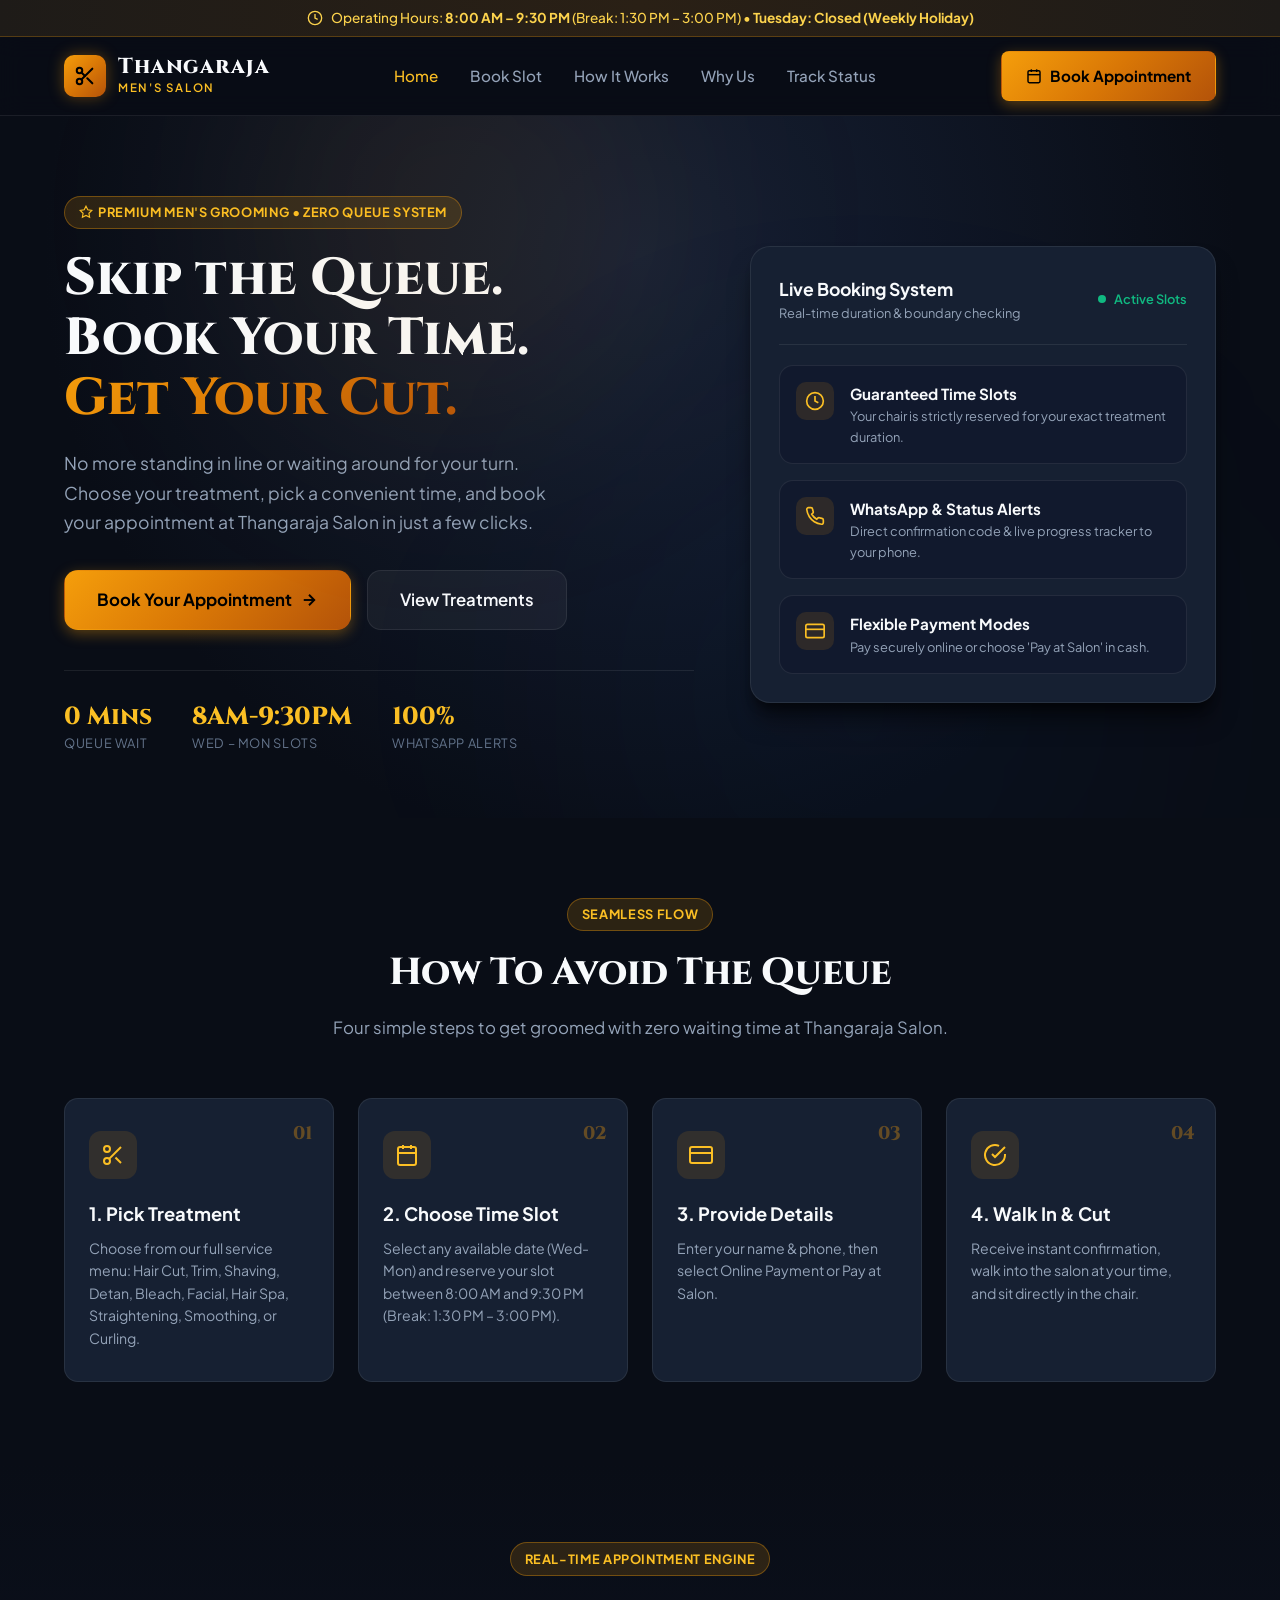
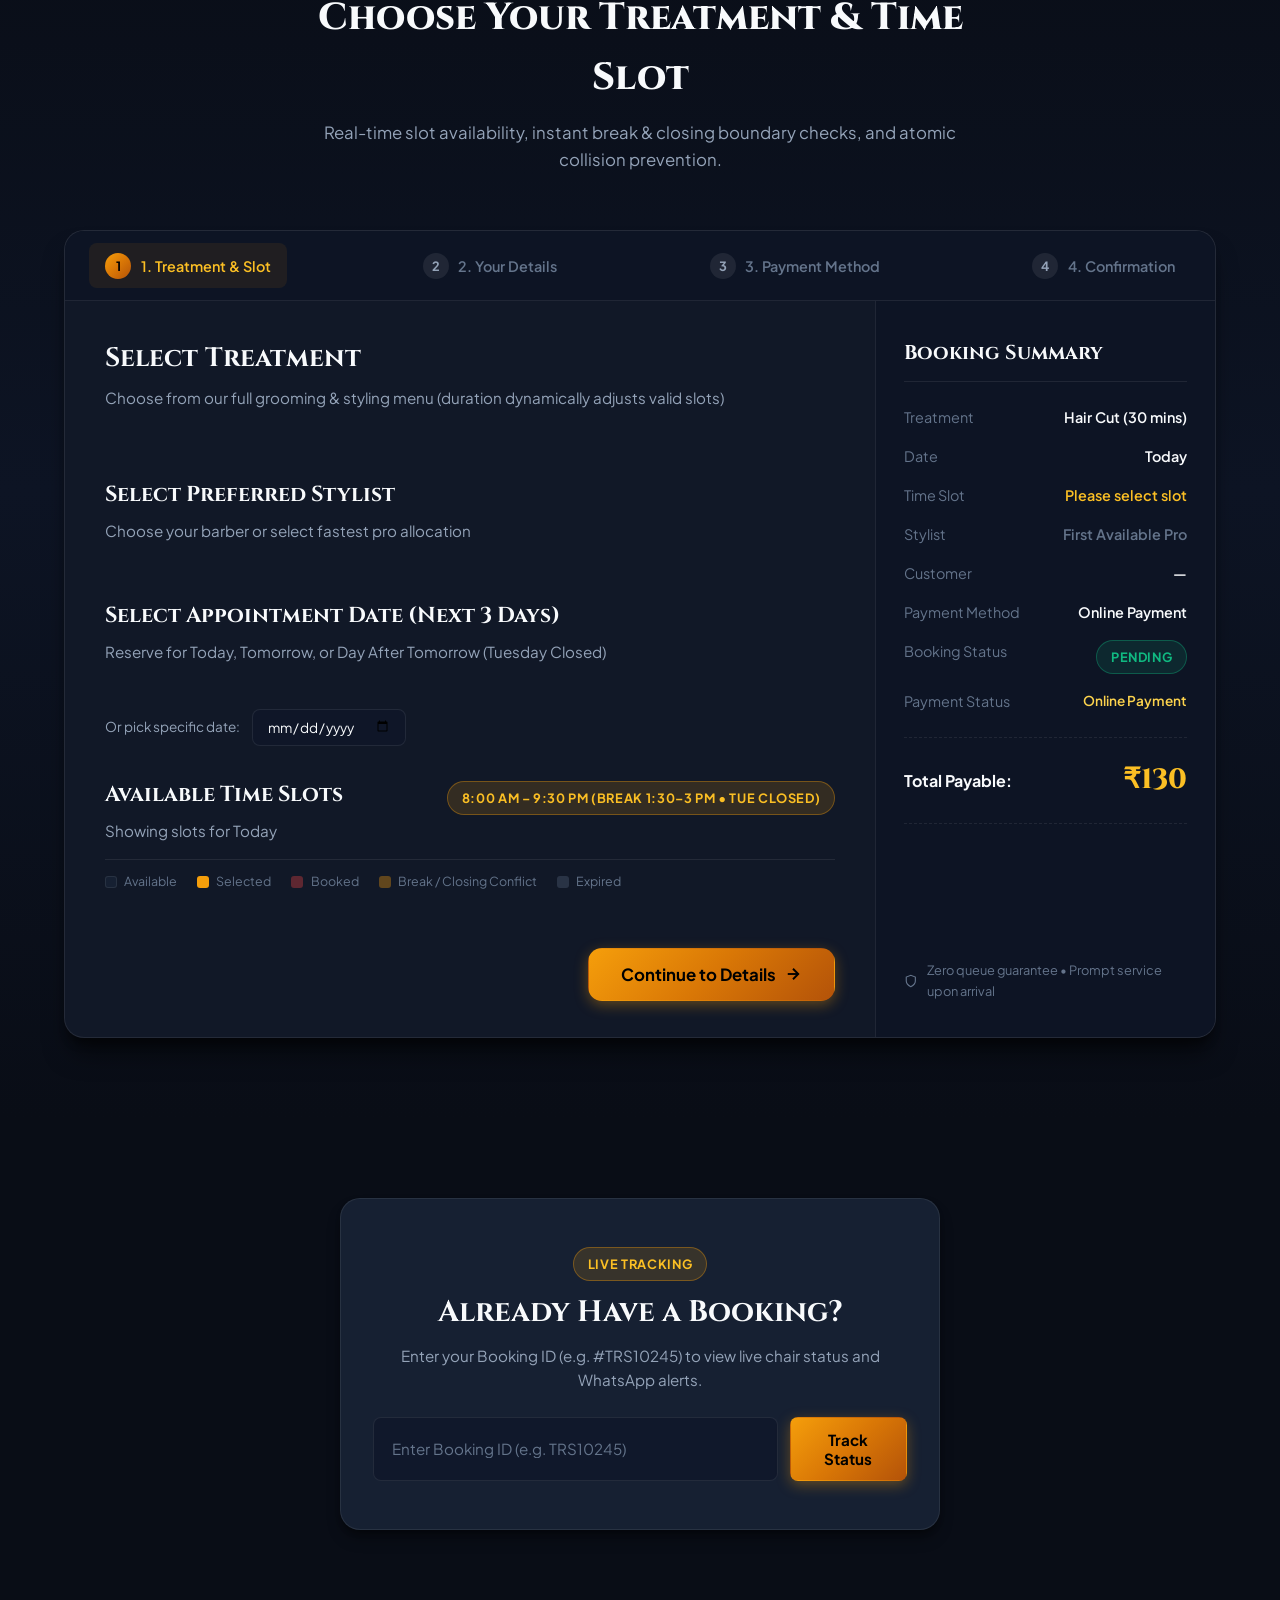
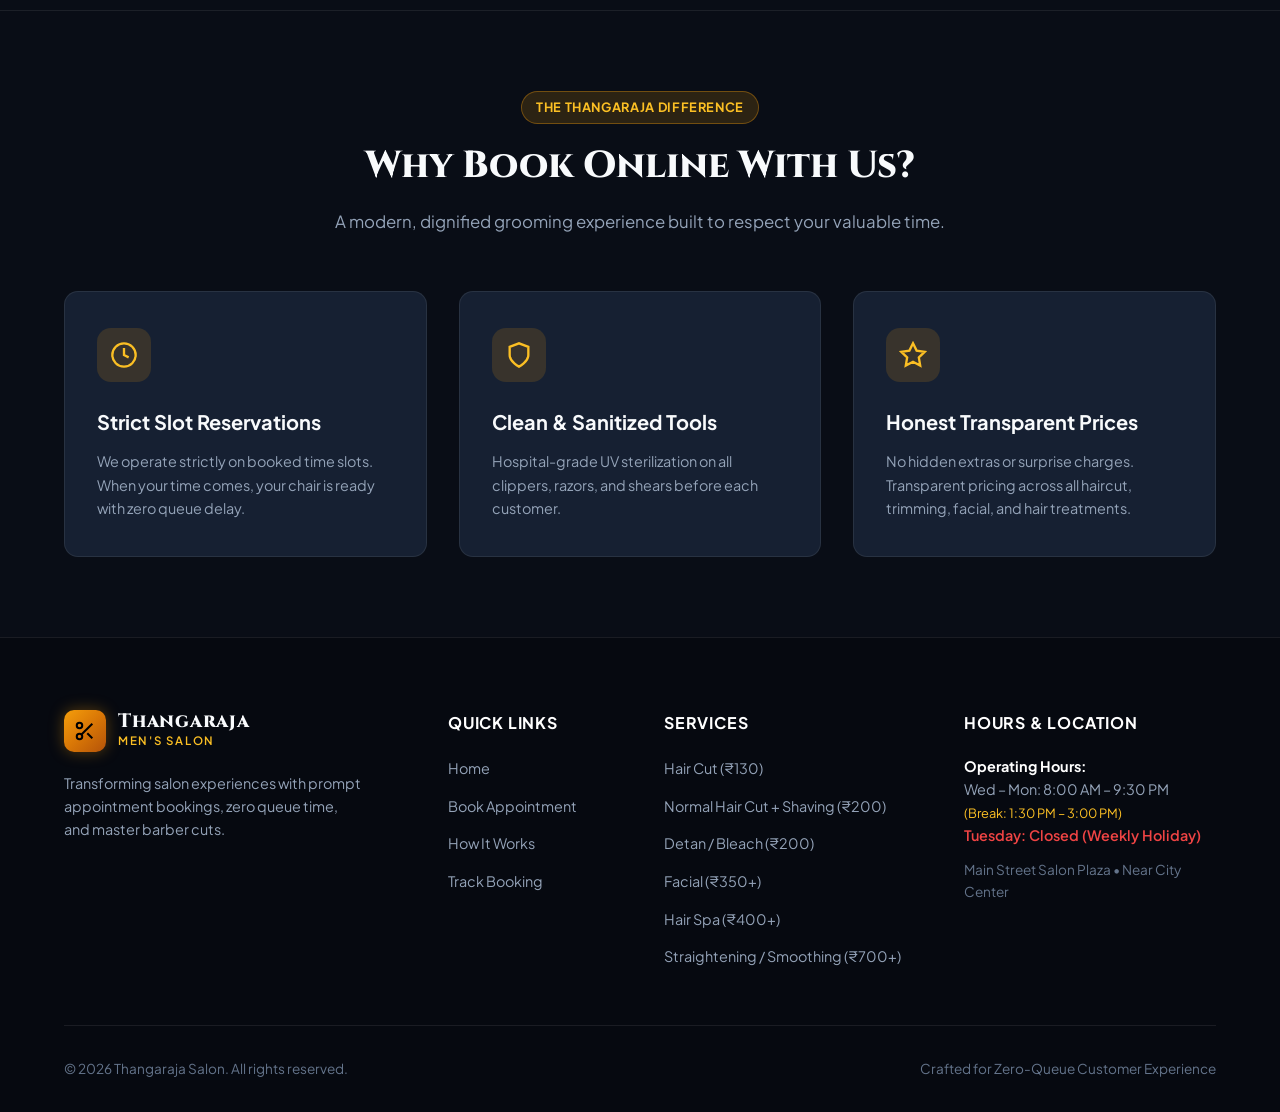
==== commit b00806be: "feat(booking): implement strict 3-day appointment window, booking cancellation engine, stylist selec" ====
--- a/index.html
+++ b/index.html
@@ -257,11 +257,20 @@
               <!-- Dynamically Populated Treatments Grid -->
               <div class="treatments-grid" id="treatments-grid-container"></div>
 
-              <!-- Date Selection -->
+              <!-- Stylist Preference Selection -->
+              <div class="stylist-selection-box" style="margin-top:2.5rem;">
+                <div class="panel-header" style="margin-bottom:0.75rem;">
+                  <h3 class="panel-title" style="font-size:1.35rem;">Select Preferred Stylist</h3>
+                  <p class="panel-desc">Choose your barber or select fastest pro allocation</p>
+                </div>
+                <div class="stylists-grid" id="stylists-container"></div>
+              </div>
+
+              <!-- Date Selection (Strict 3-Day Window) -->
               <div class="date-selection-box" style="margin-top:2.5rem;">
                 <div class="panel-header" style="margin-bottom:1rem;">
-                  <h3 class="panel-title" style="font-size:1.35rem;">Select Appointment Date</h3>
-                  <p class="panel-desc">Select today or an upcoming day (Closed on Tuesdays)</p>
+                  <h3 class="panel-title" style="font-size:1.35rem;">Select Appointment Date (Next 3 Days)</h3>
+                  <p class="panel-desc">Reserve for Today, Tomorrow, or Day After Tomorrow (Tuesday Closed)</p>
                 </div>
 
                 <div class="date-tabs-row" id="quick-date-tabs"></div>
@@ -424,6 +433,46 @@
                   </p>
                 </div>
 
+                <!-- Arrival & Visit Instructions Note Card -->
+                <div class="arrival-instructions-card">
+                  <div class="instruction-header">
+                    <div class="instruction-icon">
+                      <svg width="20" height="20" viewBox="0 0 24 24" fill="none" stroke="currentColor" stroke-width="2.2"><circle cx="12" cy="12" r="10"></circle><polyline points="12 6 12 12 16 14"></polyline></svg>
+                    </div>
+                    <div>
+                      <h4 class="instruction-title">Important Visit Instructions</h4>
+                      <p class="instruction-subtitle">Please review before heading to the salon</p>
+                    </div>
+                  </div>
+
+                  <ul class="instruction-list">
+                    <li class="instruction-item highlight-arrival">
+                      <span class="bullet-icon">⏰</span>
+                      <div>
+                        <strong>Arrive 10 Minutes Early:</strong> Please reach the salon 10 minutes before your reserved time slot so we can prepare your chair promptly.
+                      </div>
+                    </li>
+                    <li class="instruction-item">
+                      <span class="bullet-icon">🪪</span>
+                      <div>
+                        <strong>Check-in at Reception:</strong> Quote your Booking ID or your registered 10-digit mobile number upon arrival.
+                      </div>
+                    </li>
+                    <li class="instruction-item">
+                      <span class="bullet-icon">⏳</span>
+                      <div>
+                        <strong>Grace Period & Policy:</strong> To ensure zero waiting time for following appointments, reservations have a strict 10-minute grace period before reassignment.
+                      </div>
+                    </li>
+                    <li class="instruction-item">
+                      <span class="bullet-icon">💳</span>
+                      <div>
+                        <strong>Payment Modes:</strong> Cash, UPI (GPay / PhonePe / Paytm), and digital payments are accepted at the front desk.
+                      </div>
+                    </li>
+                  </ul>
+                </div>
+
                 <div style="display:flex; align-items:center; gap:0.75rem; padding:1rem; background:rgba(37,211,102,0.08); border:1px solid rgba(37,211,102,0.25); border-radius:var(--radius-md); text-align:left; margin-bottom:1.5rem;">
                   <div style="color:#25d366; flex-shrink:0;">
                     <svg width="24" height="24" viewBox="0 0 24 24" fill="none" stroke="currentColor" stroke-width="2"><path d="M22 16.92v3a2 2 0 0 1-2.18 2 19.79 19.79 0 0 1-8.63-3.07 19.5 19.5 0 0 1-6-6 19.79 19.79 0 0 1-3.07-8.67A2 2 0 0 1 4.11 2h3a2 2 0 0 1 2 1.72 12.84 12.84 0 0 0 .7 2.81 2 2 0 0 1-.45 2.11L8.09 9.91a16 16 0 0 0 6 6l1.27-1.27a2 2 0 0 1 2.11-.45 12.84 12.84 0 0 0 2.81.7A2 2 0 0 1 22 16.92z"></path></svg>
@@ -436,11 +485,26 @@
                   </div>
                 </div>
 
-                <a href="#" id="btn-whatsapp-share" target="_blank" class="btn btn-whatsapp" style="width:100%;">
-                  Open WhatsApp Alert
-                </a>
-
-                <div style="margin-top:2rem;">
+                <!-- Live Countdown & Calendar Actions -->
+                <div class="live-chair-countdown" id="live-chair-countdown" style="display:none;"></div>
+
+                <div class="calendar-actions-row">
+                  <a href="#" target="_blank" class="btn btn-gcal" id="btn-gcal-sync">
+                    <svg width="16" height="16" viewBox="0 0 24 24" fill="none" stroke="currentColor" stroke-width="2"><rect x="3" y="4" width="18" height="18" rx="2" ry="2"></rect><line x1="16" y1="2" x2="16" y2="6"></line><line x1="8" y1="2" x2="8" y2="6"></line><line x1="3" y1="10" x2="21" y2="10"></line></svg>
+                    Google Calendar
+                  </a>
+                  <button type="button" class="btn btn-ical" id="btn-ical-download">
+                    <svg width="16" height="16" viewBox="0 0 24 24" fill="none" stroke="currentColor" stroke-width="2"><path d="M21 15v4a2 2 0 0 1-2 2H5a2 2 0 0 1-2-2v-4"></path><polyline points="7 10 12 15 17 10"></polyline><line x1="12" y1="15" x2="12" y2="3"></line></svg>
+                    Apple / iCal (.ics)
+                  </button>
+                </div>
+
+                <div style="display:flex; flex-direction:column; gap:0.75rem; margin-top:1.5rem;">
+                  <button type="button" class="btn btn-cancel" id="btn-cancel-this-booking">
+                    <svg width="16" height="16" viewBox="0 0 24 24" fill="none" stroke="currentColor" stroke-width="2"><circle cx="12" cy="12" r="10"></circle><line x1="15" y1="9" x2="9" y2="15"></line><line x1="9" y1="9" x2="15" y2="15"></line></svg>
+                    Cancel Appointment
+                  </button>
+
                   <button class="btn btn-secondary" id="btn-book-another">
                     + Book Another Appointment
                   </button>
@@ -473,7 +537,7 @@
 
                 <div class="summary-row">
                   <span class="summary-label">Stylist</span>
-                  <span class="summary-val" style="color:var(--text-muted);">First Available Pro</span>
+                  <span class="summary-val" id="sum-stylist" style="color:var(--text-muted);">First Available Pro</span>
                 </div>
 
                 <div class="summary-row">
--- a/css/booking.css
+++ b/css/booking.css
@@ -575,3 +575,233 @@
   color: var(--accent-gold-light);
   letter-spacing: 0.08em;
 }
+
+/* ==========================================================================
+   ARRIVAL & VISIT INSTRUCTIONS CARD
+   ========================================================================== */
+.arrival-instructions-card {
+  background: rgba(15, 23, 42, 0.75);
+  border: 1px solid rgba(245, 158, 11, 0.25);
+  border-radius: var(--radius-md);
+  padding: 1.5rem;
+  margin: 1.5rem 0;
+  text-align: left;
+}
+
+.instruction-header {
+  display: flex;
+  align-items: center;
+  gap: 0.75rem;
+  padding-bottom: 0.85rem;
+  border-bottom: 1px solid var(--border-subtle);
+  margin-bottom: 1rem;
+}
+
+.instruction-icon {
+  width: 38px;
+  height: 38px;
+  border-radius: 10px;
+  background: rgba(245, 158, 11, 0.15);
+  color: var(--accent-gold-light);
+  display: flex;
+  align-items: center;
+  justify-content: center;
+  flex-shrink: 0;
+}
+
+.instruction-title {
+  font-size: 1.05rem;
+  font-weight: 700;
+  color: #fff;
+  line-height: 1.2;
+}
+
+.instruction-subtitle {
+  font-size: 0.8rem;
+  color: var(--text-secondary);
+}
+
+.instruction-list {
+  list-style: none;
+  display: flex;
+  flex-direction: column;
+  gap: 0.85rem;
+}
+
+.instruction-item {
+  display: flex;
+  align-items: flex-start;
+  gap: 0.75rem;
+  font-size: 0.88rem;
+  color: var(--text-secondary);
+  line-height: 1.5;
+}
+
+.instruction-item strong {
+  color: var(--text-primary);
+}
+
+.instruction-item.highlight-arrival {
+  background: rgba(245, 158, 11, 0.08);
+  border: 1px solid rgba(245, 158, 11, 0.2);
+  border-radius: var(--radius-sm);
+  padding: 0.75rem 0.85rem;
+  color: #fef08a;
+}
+
+.instruction-item.highlight-arrival strong {
+  color: var(--accent-gold-light);
+}
+
+.bullet-icon {
+  font-size: 1.1rem;
+  flex-shrink: 0;
+  line-height: 1.3;
+}
+
+/* ==========================================================================
+   STYLIST PREFERENCE CARDS
+   ========================================================================== */
+.stylists-grid {
+  display: grid;
+  grid-template-columns: repeat(auto-fit, minmax(240px, 1fr));
+  gap: 1rem;
+  margin-top: 1rem;
+}
+
+.stylist-card {
+  background: var(--bg-surface-elevated);
+  border: 1.5px solid var(--border-subtle);
+  border-radius: var(--radius-md);
+  padding: 1rem 1.25rem;
+  display: flex;
+  align-items: center;
+  gap: 0.85rem;
+  cursor: pointer;
+  transition: var(--transition-smooth);
+}
+
+.stylist-card:hover {
+  border-color: rgba(245, 158, 11, 0.4);
+  background: #1a253a;
+  transform: translateY(-2px);
+}
+
+.stylist-card.selected {
+  border-color: var(--accent-gold);
+  background: rgba(245, 158, 11, 0.08);
+  box-shadow: 0 0 15px rgba(245, 158, 11, 0.15);
+}
+
+.stylist-avatar {
+  width: 40px;
+  height: 40px;
+  border-radius: 50%;
+  background: rgba(245, 158, 11, 0.15);
+  color: var(--accent-gold-light);
+  display: flex;
+  align-items: center;
+  justify-content: center;
+  flex-shrink: 0;
+}
+
+.stylist-card.selected .stylist-avatar {
+  background: var(--accent-gold-gradient);
+  color: #000;
+}
+
+.stylist-info {
+  flex: 1;
+  min-width: 0;
+}
+
+.stylist-name {
+  font-size: 0.95rem;
+  font-weight: 700;
+  color: var(--text-primary);
+  margin-bottom: 0.15rem;
+}
+
+.stylist-desc {
+  font-size: 0.78rem;
+  color: var(--text-secondary);
+}
+
+/* ==========================================================================
+   3-DAY ROLLING DATE HORIZON GRID
+   ========================================================================== */
+.date-tabs-row {
+  display: grid;
+  grid-template-columns: repeat(3, 1fr);
+  gap: 0.85rem;
+  margin-bottom: 1.25rem;
+}
+
+@media (max-width: 600px) {
+  .date-tabs-row {
+    grid-template-columns: 1fr;
+  }
+}
+
+/* ==========================================================================
+   LIVE CHAIR COUNTDOWN & CALENDAR ACTIONS
+   ========================================================================== */
+.live-chair-countdown {
+  background: linear-gradient(135deg, rgba(59, 130, 246, 0.15) 0%, rgba(37, 99, 235, 0.1) 100%);
+  border: 1px solid rgba(59, 130, 246, 0.3);
+  border-radius: var(--radius-md);
+  padding: 0.85rem 1.25rem;
+  color: #93c5fd;
+  font-size: 0.9rem;
+  margin: 1.25rem 0;
+  text-align: center;
+}
+
+.calendar-actions-row {
+  display: flex;
+  gap: 0.75rem;
+  margin-top: 1rem;
+  flex-wrap: wrap;
+}
+
+.btn-gcal {
+  background: rgba(66, 133, 244, 0.12);
+  color: #93c5fd;
+  border: 1px solid rgba(66, 133, 244, 0.3);
+  flex: 1;
+  min-width: 160px;
+}
+
+.btn-gcal:hover {
+  background: rgba(66, 133, 244, 0.22);
+  color: #fff;
+  border-color: #4285f4;
+}
+
+.btn-ical {
+  background: rgba(255, 255, 255, 0.05);
+  color: var(--text-primary);
+  border: 1px solid var(--border-subtle);
+  flex: 1;
+  min-width: 160px;
+}
+
+.btn-ical:hover {
+  background: rgba(255, 255, 255, 0.1);
+  border-color: rgba(255, 255, 255, 0.2);
+}
+
+.btn-cancel {
+  background: rgba(239, 68, 68, 0.12);
+  color: #fca5a5;
+  border: 1px solid rgba(239, 68, 68, 0.35);
+  margin-top: 1rem;
+}
+
+.btn-cancel:hover {
+  background: rgba(239, 68, 68, 0.25);
+  color: #fff;
+  border-color: var(--error);
+}
+
+
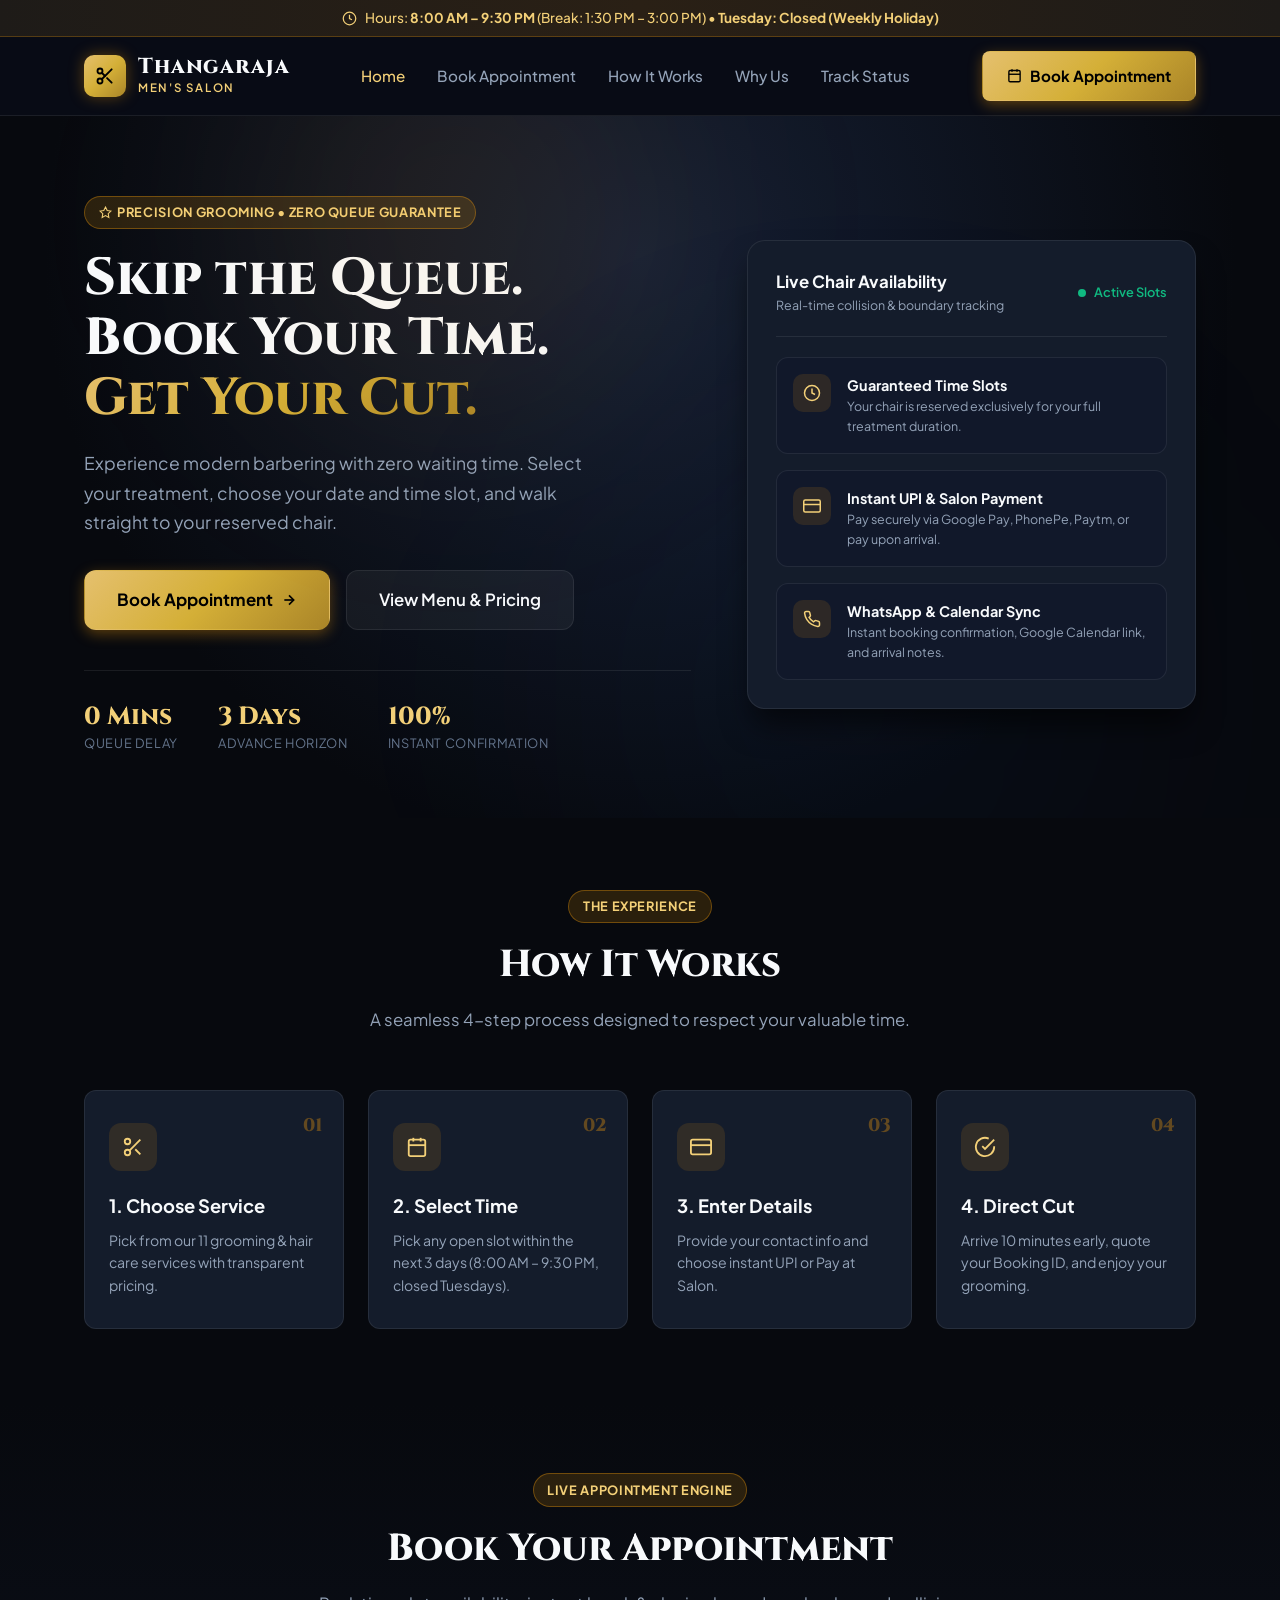
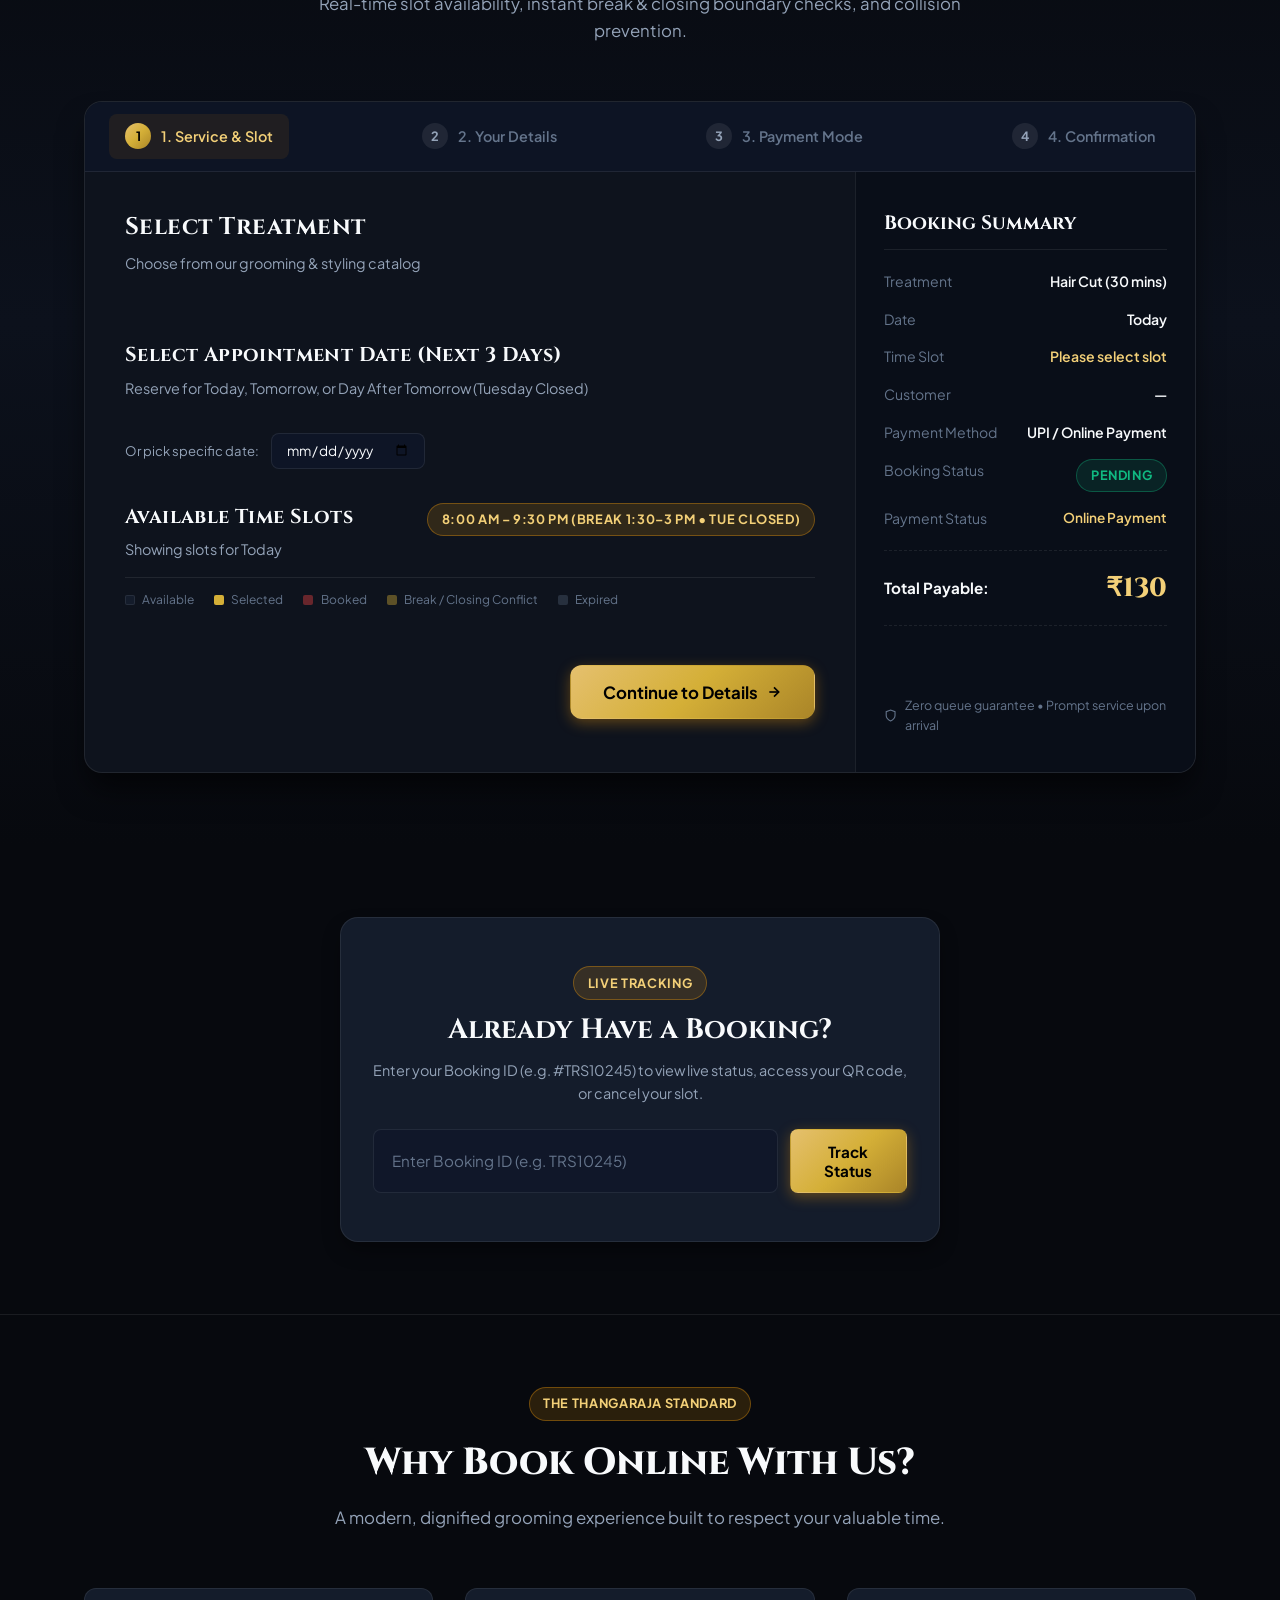
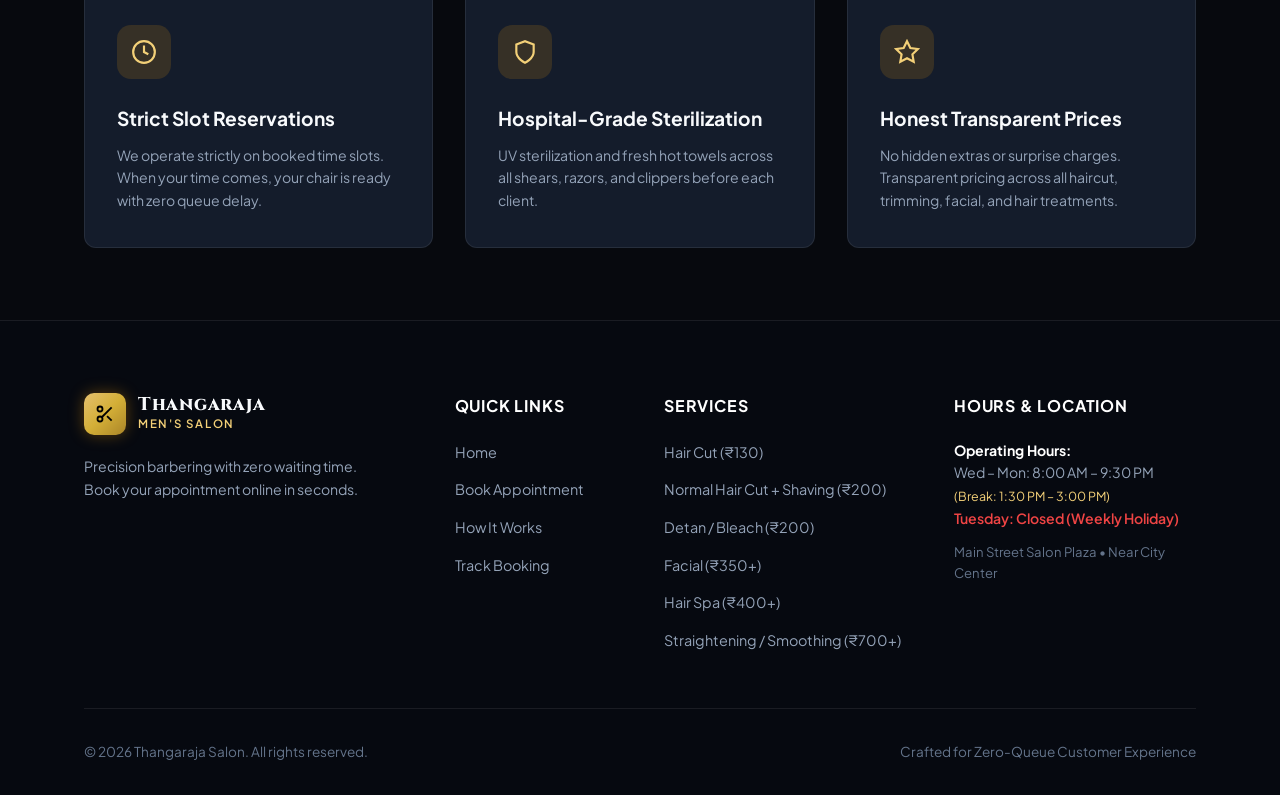
==== commit 21ccd1e6: "feat(ui): complete minimal brand UI overhaul, remove stylist dependencies, and add dynamic UPI payme" ====
--- a/index.html
+++ b/index.html
@@ -3,8 +3,8 @@
 <head>
   <meta charset="UTF-8">
   <meta name="viewport" content="width=device-width, initial-scale=1.0, maximum-scale=5.0, user-scalable=yes">
-  <title>Thangaraja Salon | Skip the Queue. Book Your Time. Get Your Cut.</title>
-  <meta name="description" content="Online appointment and time-slot booking system for Thangaraja Salon. Skip the queue, pick your treatment, reserve your slot from 8:00 AM to 9:30 PM (Closed Tuesdays, Break: 1:30 PM - 3:00 PM).">
+  <title>Thangaraja Salon | Precision Barbering & Zero-Queue Booking</title>
+  <meta name="description" content="Online appointment booking for Thangaraja Salon. Reserve your chair across 11 precision treatments from 8:00 AM to 9:30 PM (Closed Tuesdays, Break: 1:30 PM - 3:00 PM).">
 
   <!-- Google Fonts -->
   <link rel="preconnect" href="https://fonts.googleapis.com">
@@ -21,8 +21,8 @@
 
   <!-- Top Announcement Bar -->
   <div class="top-announcement">
-    <svg width="16" height="16" viewBox="0 0 24 24" fill="none" stroke="currentColor" stroke-width="2"><circle cx="12" cy="12" r="10"></circle><polyline points="12 6 12 12 16 14"></polyline></svg>
-    <span>Operating Hours: <strong>8:00 AM – 9:30 PM</strong> (Break: 1:30 PM – 3:00 PM) • <strong>Tuesday: Closed (Weekly Holiday)</strong></span>
+    <svg width="15" height="15" viewBox="0 0 24 24" fill="none" stroke="currentColor" stroke-width="2"><circle cx="12" cy="12" r="10"></circle><polyline points="12 6 12 12 16 14"></polyline></svg>
+    <span>Hours: <strong>8:00 AM – 9:30 PM</strong> (Break: 1:30 PM – 3:00 PM) • <strong>Tuesday: Closed (Weekly Holiday)</strong></span>
   </div>
 
   <!-- Header / Navigation -->
@@ -31,7 +31,7 @@
       <div class="nav-inner">
         <a href="#home" class="brand-logo">
           <div class="logo-icon-wrap">
-            <svg width="22" height="22" viewBox="0 0 24 24" fill="none" stroke="currentColor" stroke-width="2.2" stroke-linecap="round" stroke-linejoin="round">
+            <svg width="20" height="20" viewBox="0 0 24 24" fill="none" stroke="currentColor" stroke-width="2.2" stroke-linecap="round" stroke-linejoin="round">
               <circle cx="6" cy="6" r="3"></circle>
               <circle cx="6" cy="18" r="3"></circle>
               <line x1="20" y1="4" x2="8.12" y2="15.88"></line>
@@ -47,7 +47,7 @@
 
         <ul class="nav-links">
           <li><a href="#home" class="nav-link active">Home</a></li>
-          <li><a href="#booking-app" class="nav-link">Book Slot</a></li>
+          <li><a href="#booking-app" class="nav-link">Book Appointment</a></li>
           <li><a href="#how-it-works" class="nav-link">How It Works</a></li>
           <li><a href="#why-us" class="nav-link">Why Us</a></li>
           <li><a href="#track-status" class="nav-link">Track Status</a></li>
@@ -55,7 +55,7 @@
 
         <div class="nav-actions">
           <a href="#booking-app" class="btn btn-primary" onclick="goToBookingStep(1)">
-            <svg width="16" height="16" viewBox="0 0 24 24" fill="none" stroke="currentColor" stroke-width="2.2"><rect x="3" y="4" width="18" height="18" rx="2" ry="2"></rect><line x1="16" y1="2" x2="16" y2="6"></line><line x1="8" y1="2" x2="8" y2="6"></line><line x1="3" y1="10" x2="21" y2="10"></line></svg>
+            <svg width="15" height="15" viewBox="0 0 24 24" fill="none" stroke="currentColor" stroke-width="2.2"><rect x="3" y="4" width="18" height="18" rx="2" ry="2"></rect><line x1="16" y1="2" x2="16" y2="6"></line><line x1="8" y1="2" x2="8" y2="6"></line><line x1="3" y1="10" x2="21" y2="10"></line></svg>
             <span class="btn-text-full">Book Appointment</span>
             <span class="btn-text-mobile">Book Slot</span>
           </a>
@@ -72,8 +72,8 @@
       <div class="hero-grid">
         <div class="hero-content">
           <div class="badge badge-gold">
-            <svg width="14" height="14" viewBox="0 0 24 24" fill="none" stroke="currentColor" stroke-width="2"><polygon points="12 2 15.09 8.26 22 9.27 17 14.14 18.18 21.02 12 17.77 5.82 21.02 7 14.14 2 9.27 8.91 8.26 12 2"></polygon></svg>
-            Premium Men's Grooming • Zero Queue System
+            <svg width="13" height="13" viewBox="0 0 24 24" fill="none" stroke="currentColor" stroke-width="2"><polygon points="12 2 15.09 8.26 22 9.27 17 14.14 18.18 21.02 12 17.77 5.82 21.02 7 14.14 2 9.27 8.91 8.26 12 2"></polygon></svg>
+            Precision Grooming • Zero Queue Guarantee
           </div>
 
           <h1 class="hero-heading">
@@ -83,31 +83,31 @@
           </h1>
 
           <p class="hero-description">
-            No more standing in line or waiting around for your turn. Choose your treatment, pick a convenient time, and book your appointment at Thangaraja Salon in just a few clicks.
+            Experience modern barbering with zero waiting time. Select your treatment, choose your date and time slot, and walk straight to your reserved chair.
           </p>
 
           <div class="hero-cta-group">
             <a href="#booking-app" class="btn btn-primary btn-lg" onclick="goToBookingStep(1)">
-              Book Your Appointment
-              <svg width="18" height="18" viewBox="0 0 24 24" fill="none" stroke="currentColor" stroke-width="2.5"><line x1="5" y1="12" x2="19" y2="12"></line><polyline points="12 5 19 12 12 19"></polyline></svg>
+              Book Appointment
+              <svg width="16" height="16" viewBox="0 0 24 24" fill="none" stroke="currentColor" stroke-width="2.5"><line x1="5" y1="12" x2="19" y2="12"></line><polyline points="12 5 19 12 12 19"></polyline></svg>
             </a>
             <a href="#booking-app" class="btn btn-secondary btn-lg" onclick="goToBookingStep(1)">
-              View Treatments
+              View Menu & Pricing
             </a>
           </div>
 
           <div class="hero-stats-row">
             <div class="hero-stat-item">
               <span class="stat-number">0 Mins</span>
-              <span class="stat-label">Queue Wait</span>
+              <span class="stat-label">Queue Delay</span>
             </div>
             <div class="hero-stat-item">
-              <span class="stat-number">8AM-9:30PM</span>
-              <span class="stat-label">Wed – Mon Slots</span>
+              <span class="stat-number">3 Days</span>
+              <span class="stat-label">Advance Horizon</span>
             </div>
             <div class="hero-stat-item">
               <span class="stat-number">100%</span>
-              <span class="stat-label">WhatsApp Alerts</span>
+              <span class="stat-label">Instant Confirmation</span>
             </div>
           </div>
         </div>
@@ -116,8 +116,8 @@
           <div class="hero-card-preview">
             <div class="hero-card-header">
               <div>
-                <h4 style="font-size:1.1rem; font-weight:700;">Live Booking System</h4>
-                <p style="font-size:0.8rem; color:var(--text-secondary);">Real-time duration & boundary checking</p>
+                <h4 style="font-size:1.05rem; font-weight:700;">Live Chair Availability</h4>
+                <p style="font-size:0.78rem; color:var(--text-secondary);">Real-time collision & boundary tracking</p>
               </div>
               <div class="live-indicator">
                 <span class="live-dot"></span>
@@ -128,31 +128,31 @@
             <div class="hero-feature-pills">
               <div class="feature-pill-item">
                 <div class="feature-pill-icon">
-                  <svg width="20" height="20" viewBox="0 0 24 24" fill="none" stroke="currentColor" stroke-width="2"><circle cx="12" cy="12" r="10"></circle><polyline points="12 6 12 12 16 14"></polyline></svg>
+                  <svg width="18" height="18" viewBox="0 0 24 24" fill="none" stroke="currentColor" stroke-width="2"><circle cx="12" cy="12" r="10"></circle><polyline points="12 6 12 12 16 14"></polyline></svg>
                 </div>
                 <div>
-                  <h5 style="font-size:0.95rem; font-weight:700;">Guaranteed Time Slots</h5>
-                  <p style="font-size:0.8rem; color:var(--text-secondary);">Your chair is strictly reserved for your exact treatment duration.</p>
+                  <h5 style="font-size:0.9rem; font-weight:700;">Guaranteed Time Slots</h5>
+                  <p style="font-size:0.78rem; color:var(--text-secondary);">Your chair is reserved exclusively for your full treatment duration.</p>
                 </div>
               </div>
 
               <div class="feature-pill-item">
                 <div class="feature-pill-icon">
-                  <svg width="20" height="20" viewBox="0 0 24 24" fill="none" stroke="currentColor" stroke-width="2"><path d="M22 16.92v3a2 2 0 0 1-2.18 2 19.79 19.79 0 0 1-8.63-3.07 19.5 19.5 0 0 1-6-6 19.79 19.79 0 0 1-3.07-8.67A2 2 0 0 1 4.11 2h3a2 2 0 0 1 2 1.72 12.84 12.84 0 0 0 .7 2.81 2 2 0 0 1-.45 2.11L8.09 9.91a16 16 0 0 0 6 6l1.27-1.27a2 2 0 0 1 2.11-.45 12.84 12.84 0 0 0 2.81.7A2 2 0 0 1 22 16.92z"></path></svg>
+                  <svg width="18" height="18" viewBox="0 0 24 24" fill="none" stroke="currentColor" stroke-width="2"><rect x="1" y="4" width="22" height="16" rx="2" ry="2"></rect><line x1="1" y1="10" x2="23" y2="10"></line></svg>
                 </div>
                 <div>
-                  <h5 style="font-size:0.95rem; font-weight:700;">WhatsApp & Status Alerts</h5>
-                  <p style="font-size:0.8rem; color:var(--text-secondary);">Direct confirmation code & live progress tracker to your phone.</p>
+                  <h5 style="font-size:0.9rem; font-weight:700;">Instant UPI & Salon Payment</h5>
+                  <p style="font-size:0.78rem; color:var(--text-secondary);">Pay securely via Google Pay, PhonePe, Paytm, or pay upon arrival.</p>
                 </div>
               </div>
 
               <div class="feature-pill-item">
                 <div class="feature-pill-icon">
-                  <svg width="20" height="20" viewBox="0 0 24 24" fill="none" stroke="currentColor" stroke-width="2"><rect x="1" y="4" width="22" height="16" rx="2" ry="2"></rect><line x1="1" y1="10" x2="23" y2="10"></line></svg>
+                  <svg width="18" height="18" viewBox="0 0 24 24" fill="none" stroke="currentColor" stroke-width="2"><path d="M22 16.92v3a2 2 0 0 1-2.18 2 19.79 19.79 0 0 1-8.63-3.07 19.5 19.5 0 0 1-6-6 19.79 19.79 0 0 1-3.07-8.67A2 2 0 0 1 4.11 2h3a2 2 0 0 1 2 1.72 12.84 12.84 0 0 0 .7 2.81 2 2 0 0 1-.45 2.11L8.09 9.91a16 16 0 0 0 6 6l1.27-1.27a2 2 0 0 1 2.11-.45 12.84 12.84 0 0 0 2.81.7A2 2 0 0 1 22 16.92z"></path></svg>
                 </div>
                 <div>
-                  <h5 style="font-size:0.95rem; font-weight:700;">Flexible Payment Modes</h5>
-                  <p style="font-size:0.8rem; color:var(--text-secondary);">Pay securely online or choose 'Pay at Salon' in cash.</p>
+                  <h5 style="font-size:0.9rem; font-weight:700;">WhatsApp & Calendar Sync</h5>
+                  <p style="font-size:0.78rem; color:var(--text-secondary);">Instant booking confirmation, Google Calendar link, and arrival notes.</p>
                 </div>
               </div>
             </div>
@@ -166,46 +166,46 @@
   <section class="section-padding" id="how-it-works">
     <div class="container">
       <div class="section-header">
-        <div class="badge badge-gold">Seamless Flow</div>
-        <h2 class="section-title">How To Avoid The Queue</h2>
-        <p class="section-subtitle">Four simple steps to get groomed with zero waiting time at Thangaraja Salon.</p>
+        <div class="badge badge-gold">The Experience</div>
+        <h2 class="section-title">How It Works</h2>
+        <p class="section-subtitle">A seamless 4-step process designed to respect your valuable time.</p>
       </div>
 
       <div class="steps-grid">
         <div class="step-card">
           <span class="step-badge">01</span>
           <div class="step-icon-wrap">
-            <svg width="24" height="24" viewBox="0 0 24 24" fill="none" stroke="currentColor" stroke-width="2"><circle cx="6" cy="6" r="3"></circle><circle cx="6" cy="18" r="3"></circle><line x1="20" y1="4" x2="8.12" y2="15.88"></line><line x1="14.47" y1="14.48" x2="20" y2="20"></line></svg>
-          </div>
-          <h3 class="step-title">1. Pick Treatment</h3>
-          <p class="step-desc">Choose from our full service menu: Hair Cut, Trim, Shaving, Detan, Bleach, Facial, Hair Spa, Straightening, Smoothing, or Curling.</p>
+            <svg width="22" height="22" viewBox="0 0 24 24" fill="none" stroke="currentColor" stroke-width="2"><circle cx="6" cy="6" r="3"></circle><circle cx="6" cy="18" r="3"></circle><line x1="20" y1="4" x2="8.12" y2="15.88"></line><line x1="14.47" y1="14.48" x2="20" y2="20"></line></svg>
+          </div>
+          <h3 class="step-title">1. Choose Service</h3>
+          <p class="step-desc">Pick from our 11 grooming & hair care services with transparent pricing.</p>
         </div>
 
         <div class="step-card">
           <span class="step-badge">02</span>
           <div class="step-icon-wrap">
-            <svg width="24" height="24" viewBox="0 0 24 24" fill="none" stroke="currentColor" stroke-width="2"><rect x="3" y="4" width="18" height="18" rx="2" ry="2"></rect><line x1="16" y1="2" x2="16" y2="6"></line><line x1="8" y1="2" x2="8" y2="6"></line><line x1="3" y1="10" x2="21" y2="10"></line></svg>
-          </div>
-          <h3 class="step-title">2. Choose Time Slot</h3>
-          <p class="step-desc">Select any available date (Wed-Mon) and reserve your slot between 8:00 AM and 9:30 PM (Break: 1:30 PM – 3:00 PM).</p>
+            <svg width="22" height="22" viewBox="0 0 24 24" fill="none" stroke="currentColor" stroke-width="2"><rect x="3" y="4" width="18" height="18" rx="2" ry="2"></rect><line x1="16" y1="2" x2="16" y2="6"></line><line x1="8" y1="2" x2="8" y2="6"></line><line x1="3" y1="10" x2="21" y2="10"></line></svg>
+          </div>
+          <h3 class="step-title">2. Select Time</h3>
+          <p class="step-desc">Pick any open slot within the next 3 days (8:00 AM – 9:30 PM, closed Tuesdays).</p>
         </div>
 
         <div class="step-card">
           <span class="step-badge">03</span>
           <div class="step-icon-wrap">
-            <svg width="24" height="24" viewBox="0 0 24 24" fill="none" stroke="currentColor" stroke-width="2"><rect x="1" y="4" width="22" height="16" rx="2" ry="2"></rect><line x1="1" y1="10" x2="23" y2="10"></line></svg>
-          </div>
-          <h3 class="step-title">3. Provide Details</h3>
-          <p class="step-desc">Enter your name & phone, then select Online Payment or Pay at Salon.</p>
+            <svg width="22" height="22" viewBox="0 0 24 24" fill="none" stroke="currentColor" stroke-width="2"><rect x="1" y="4" width="22" height="16" rx="2" ry="2"></rect><line x1="1" y1="10" x2="23" y2="10"></line></svg>
+          </div>
+          <h3 class="step-title">3. Enter Details</h3>
+          <p class="step-desc">Provide your contact info and choose instant UPI or Pay at Salon.</p>
         </div>
 
         <div class="step-card">
           <span class="step-badge">04</span>
           <div class="step-icon-wrap">
-            <svg width="24" height="24" viewBox="0 0 24 24" fill="none" stroke="currentColor" stroke-width="2"><path d="M22 11.08V12a10 10 0 1 1-5.93-9.14"></path><polyline points="22 4 12 14.01 9 11.01"></polyline></svg>
-          </div>
-          <h3 class="step-title">4. Walk In & Cut</h3>
-          <p class="step-desc">Receive instant confirmation, walk into the salon at your time, and sit directly in the chair.</p>
+            <svg width="22" height="22" viewBox="0 0 24 24" fill="none" stroke="currentColor" stroke-width="2"><path d="M22 11.08V12a10 10 0 1 1-5.93-9.14"></path><polyline points="22 4 12 14.01 9 11.01"></polyline></svg>
+          </div>
+          <h3 class="step-title">4. Direct Cut</h3>
+          <p class="step-desc">Arrive 10 minutes early, quote your Booking ID, and enjoy your grooming.</p>
         </div>
       </div>
     </div>
@@ -217,9 +217,9 @@
   <section class="section-padding booking-section" id="booking-app">
     <div class="container">
       <div class="section-header">
-        <div class="badge badge-gold">Real-Time Appointment Engine</div>
-        <h2 class="section-title">Choose Your Treatment & Time Slot</h2>
-        <p class="section-subtitle">Real-time slot availability, instant break & closing boundary checks, and atomic collision prevention.</p>
+        <div class="badge badge-gold">Live Appointment Engine</div>
+        <h2 class="section-title">Book Your Appointment</h2>
+        <p class="section-subtitle">Real-time slot availability, instant break & closing boundary checks, and collision prevention.</p>
       </div>
 
       <div class="booking-app-wrapper">
@@ -227,7 +227,7 @@
         <div class="booking-stepper">
           <button class="stepper-tab active" id="tab-step-1">
             <span class="step-number">1</span>
-            <span>1. Treatment & Slot</span>
+            <span>1. Service & Slot</span>
           </button>
           <button class="stepper-tab" id="tab-step-2">
             <span class="step-number">2</span>
@@ -235,7 +235,7 @@
           </button>
           <button class="stepper-tab" id="tab-step-3">
             <span class="step-number">3</span>
-            <span>3. Payment Method</span>
+            <span>3. Payment Mode</span>
           </button>
           <button class="stepper-tab" id="tab-step-4">
             <span class="step-number">4</span>
@@ -251,32 +251,23 @@
             <div class="step-view active" id="view-step-1">
               <div class="panel-header">
                 <h3 class="panel-title">Select Treatment</h3>
-                <p class="panel-desc">Choose from our full grooming & styling menu (duration dynamically adjusts valid slots)</p>
+                <p class="panel-desc">Choose from our grooming & styling catalog</p>
               </div>
 
               <!-- Dynamically Populated Treatments Grid -->
               <div class="treatments-grid" id="treatments-grid-container"></div>
 
-              <!-- Stylist Preference Selection -->
-              <div class="stylist-selection-box" style="margin-top:2.5rem;">
-                <div class="panel-header" style="margin-bottom:0.75rem;">
-                  <h3 class="panel-title" style="font-size:1.35rem;">Select Preferred Stylist</h3>
-                  <p class="panel-desc">Choose your barber or select fastest pro allocation</p>
-                </div>
-                <div class="stylists-grid" id="stylists-container"></div>
-              </div>
-
               <!-- Date Selection (Strict 3-Day Window) -->
               <div class="date-selection-box" style="margin-top:2.5rem;">
-                <div class="panel-header" style="margin-bottom:1rem;">
-                  <h3 class="panel-title" style="font-size:1.35rem;">Select Appointment Date (Next 3 Days)</h3>
+                <div class="panel-header" style="margin-bottom:0.85rem;">
+                  <h3 class="panel-title" style="font-size:1.25rem;">Select Appointment Date (Next 3 Days)</h3>
                   <p class="panel-desc">Reserve for Today, Tomorrow, or Day After Tomorrow (Tuesday Closed)</p>
                 </div>
 
                 <div class="date-tabs-row" id="quick-date-tabs"></div>
 
                 <div class="custom-date-picker-wrap">
-                  <span style="font-size:0.85rem; color:var(--text-secondary);">Or pick specific date:</span>
+                  <span style="font-size:0.82rem; color:var(--text-secondary);">Or pick specific date:</span>
                   <input type="date" id="native-date-input" class="input-date">
                 </div>
               </div>
@@ -285,7 +276,7 @@
               <div class="time-slots-section" style="margin-top:2rem;">
                 <div class="panel-header" style="margin-bottom:0.5rem;">
                   <div style="display:flex; justify-content:space-between; align-items:center; flex-wrap:wrap; gap:0.5rem;">
-                    <h3 class="panel-title" style="font-size:1.35rem;">Available Time Slots</h3>
+                    <h3 class="panel-title" style="font-size:1.25rem;">Available Time Slots</h3>
                     <span id="operating-hours-badge" class="badge badge-gold">8:00 AM – 9:30 PM (Break 1:30–3 PM • Tue Closed)</span>
                   </div>
                   <p class="panel-desc" id="slot-subtitle-date">Showing slots for Today</p>
@@ -320,7 +311,7 @@
               <div style="margin-top:2.5rem; text-align:right;">
                 <button class="btn btn-primary btn-lg" id="btn-step-1-next">
                   Continue to Details
-                  <svg width="18" height="18" viewBox="0 0 24 24" fill="none" stroke="currentColor" stroke-width="2.5"><line x1="5" y1="12" x2="19" y2="12"></line><polyline points="12 5 19 12 12 19"></polyline></svg>
+                  <svg width="16" height="16" viewBox="0 0 24 24" fill="none" stroke="currentColor" stroke-width="2.5"><line x1="5" y1="12" x2="19" y2="12"></line><polyline points="12 5 19 12 12 19"></polyline></svg>
                 </button>
               </div>
             </div>
@@ -372,31 +363,31 @@
               <div class="payment-methods-grid">
                 <div class="payment-card selected" id="pay-card-online">
                   <div style="display:flex; align-items:center; gap:0.75rem; margin-bottom:0.75rem;">
-                    <div style="width:36px; height:36px; border-radius:8px; background:rgba(245,158,11,0.15); color:var(--accent-gold-light); display:flex; align-items:center; justify-content:center;">
-                      <svg width="20" height="20" viewBox="0 0 24 24" fill="none" stroke="currentColor" stroke-width="2"><rect x="1" y="4" width="22" height="16" rx="2" ry="2"></rect><line x1="1" y1="10" x2="23" y2="10"></line></svg>
+                    <div style="width:34px; height:34px; border-radius:8px; background:rgba(212,175,55,0.15); color:var(--accent-gold-light); display:flex; align-items:center; justify-content:center;">
+                      <svg width="18" height="18" viewBox="0 0 24 24" fill="none" stroke="currentColor" stroke-width="2"><rect x="1" y="4" width="22" height="16" rx="2" ry="2"></rect><line x1="1" y1="10" x2="23" y2="10"></line></svg>
                     </div>
                     <div>
-                      <h4 style="font-size:1.05rem; font-weight:700;">UPI / Online Payment</h4>
-                      <p style="font-size:0.8rem; color:var(--text-secondary);">Fast & contactless via Cashfree / GPay / PhonePe</p>
+                      <h4 style="font-size:1rem; font-weight:700;">UPI / Online Payment</h4>
+                      <p style="font-size:0.78rem; color:var(--text-secondary);">Direct via GPay / PhonePe / Paytm / BHIM</p>
                     </div>
                   </div>
-                  <p style="font-size:0.85rem; color:var(--text-secondary); line-height:1.5;">
-                    Instant digital payment verification. Lock your slot with guaranteed zero wait.
+                  <p style="font-size:0.82rem; color:var(--text-secondary); line-height:1.5;">
+                    Instant QR scan or 1-click mobile UPI intent. Zero queue delay.
                   </p>
                 </div>
 
                 <div class="payment-card" id="pay-card-salon">
                   <div style="display:flex; align-items:center; gap:0.75rem; margin-bottom:0.75rem;">
-                    <div style="width:36px; height:36px; border-radius:8px; background:rgba(59,130,246,0.15); color:#60a5fa; display:flex; align-items:center; justify-content:center;">
-                      <svg width="20" height="20" viewBox="0 0 24 24" fill="none" stroke="currentColor" stroke-width="2"><rect x="2" y="6" width="20" height="12" rx="2"></rect><circle cx="12" cy="12" r="2"></circle><path d="M6 12h.01M18 12h.01"></path></svg>
+                    <div style="width:34px; height:34px; border-radius:8px; background:rgba(59,130,246,0.15); color:#60a5fa; display:flex; align-items:center; justify-content:center;">
+                      <svg width="18" height="18" viewBox="0 0 24 24" fill="none" stroke="currentColor" stroke-width="2"><rect x="2" y="6" width="20" height="12" rx="2"></rect><circle cx="12" cy="12" r="2"></circle><path d="M6 12h.01M18 12h.01"></path></svg>
                     </div>
                     <div>
-                      <h4 style="font-size:1.05rem; font-weight:700;">Pay at Salon</h4>
-                      <p style="font-size:0.8rem; color:var(--text-secondary);">Cash or UPI upon arrival</p>
+                      <h4 style="font-size:1rem; font-weight:700;">Pay at Salon</h4>
+                      <p style="font-size:0.78rem; color:var(--text-secondary);">Cash or UPI upon arrival</p>
                     </div>
                   </div>
-                  <p style="font-size:0.85rem; color:var(--text-secondary); line-height:1.5;">
-                    Reserve now, pay in cash or UPI at the salon front desk after grooming.
+                  <p style="font-size:0.82rem; color:var(--text-secondary); line-height:1.5;">
+                    Reserve your slot now, pay in cash or UPI at the front desk.
                   </p>
                 </div>
               </div>
@@ -415,29 +406,32 @@
             <div class="step-view" id="view-step-4">
               <div class="confirmation-receipt-card">
                 <div class="success-check-wrap">
-                  <svg width="36" height="36" viewBox="0 0 24 24" fill="none" stroke="currentColor" stroke-width="3"><polyline points="20 6 9 17 4 12"></polyline></svg>
-                </div>
-
-                <h3 style="font-family:var(--font-heading); font-size:1.85rem; font-weight:800; margin-bottom:0.4rem;">
+                  <svg width="32" height="32" viewBox="0 0 24 24" fill="none" stroke="currentColor" stroke-width="3"><polyline points="20 6 9 17 4 12"></polyline></svg>
+                </div>
+
+                <h3 style="font-family:var(--font-heading); font-size:1.75rem; font-weight:800; margin-bottom:0.35rem;">
                   Appointment Confirmed!
                 </h3>
-                <p style="color:var(--text-secondary); font-size:0.95rem;">
-                  Your chair is reserved at Thangaraja Salon with zero waiting time.
+                <p style="color:var(--text-secondary); font-size:0.9rem;">
+                  Your chair is reserved at Thangaraja Salon.
                 </p>
 
                 <div class="booking-code-box">
                   <div class="booking-code-label">Booking Confirmation ID</div>
                   <div class="booking-code-value" id="confirm-booking-id">#TRS10245</div>
-                  <p style="font-size:0.8rem; color:var(--text-muted); margin-top:0.4rem;">
-                    Please present this code or your phone number upon arrival.
+                  <p style="font-size:0.78rem; color:var(--text-muted); margin-top:0.35rem;">
+                    Quote this Booking ID or your phone number upon arrival.
                   </p>
                 </div>
+
+                <!-- Dynamic UPI QR & Payment Section -->
+                <div id="upi-qr-section" style="display:none;"></div>
 
                 <!-- Arrival & Visit Instructions Note Card -->
                 <div class="arrival-instructions-card">
                   <div class="instruction-header">
                     <div class="instruction-icon">
-                      <svg width="20" height="20" viewBox="0 0 24 24" fill="none" stroke="currentColor" stroke-width="2.2"><circle cx="12" cy="12" r="10"></circle><polyline points="12 6 12 12 16 14"></polyline></svg>
+                      <svg width="18" height="18" viewBox="0 0 24 24" fill="none" stroke="currentColor" stroke-width="2.2"><circle cx="12" cy="12" r="10"></circle><polyline points="12 6 12 12 16 14"></polyline></svg>
                     </div>
                     <div>
                       <h4 class="instruction-title">Important Visit Instructions</h4>
@@ -455,7 +449,7 @@
                     <li class="instruction-item">
                       <span class="bullet-icon">🪪</span>
                       <div>
-                        <strong>Check-in at Reception:</strong> Quote your Booking ID or your registered 10-digit mobile number upon arrival.
+                        <strong>Check-in at Reception:</strong> Quote your Booking ID or registered 10-digit mobile number upon arrival.
                       </div>
                     </li>
                     <li class="instruction-item">
@@ -473,35 +467,40 @@
                   </ul>
                 </div>
 
-                <div style="display:flex; align-items:center; gap:0.75rem; padding:1rem; background:rgba(37,211,102,0.08); border:1px solid rgba(37,211,102,0.25); border-radius:var(--radius-md); text-align:left; margin-bottom:1.5rem;">
-                  <div style="color:#25d366; flex-shrink:0;">
-                    <svg width="24" height="24" viewBox="0 0 24 24" fill="none" stroke="currentColor" stroke-width="2"><path d="M22 16.92v3a2 2 0 0 1-2.18 2 19.79 19.79 0 0 1-8.63-3.07 19.5 19.5 0 0 1-6-6 19.79 19.79 0 0 1-3.07-8.67A2 2 0 0 1 4.11 2h3a2 2 0 0 1 2 1.72 12.84 12.84 0 0 0 .7 2.81 2 2 0 0 1-.45 2.11L8.09 9.91a16 16 0 0 0 6 6l1.27-1.27a2 2 0 0 1 2.11-.45 12.84 12.84 0 0 0 2.81.7A2 2 0 0 1 22 16.92z"></path></svg>
-                  </div>
-                  <div>
-                    <h4 style="font-size:0.95rem; font-weight:700; color:#fff;">Stay Updated via WhatsApp</h4>
-                    <p style="font-size:0.8rem; color:var(--text-secondary);">
-                      Your booking confirmation and appointment updates are shared with you directly.
-                    </p>
-                  </div>
-                </div>
-
-                <!-- Live Countdown & Calendar Actions -->
+                <!-- Live Countdown -->
                 <div class="live-chair-countdown" id="live-chair-countdown" style="display:none;"></div>
 
+                <!-- Calendar Actions -->
                 <div class="calendar-actions-row">
                   <a href="#" target="_blank" class="btn btn-gcal" id="btn-gcal-sync">
-                    <svg width="16" height="16" viewBox="0 0 24 24" fill="none" stroke="currentColor" stroke-width="2"><rect x="3" y="4" width="18" height="18" rx="2" ry="2"></rect><line x1="16" y1="2" x2="16" y2="6"></line><line x1="8" y1="2" x2="8" y2="6"></line><line x1="3" y1="10" x2="21" y2="10"></line></svg>
+                    <svg width="15" height="15" viewBox="0 0 24 24" fill="none" stroke="currentColor" stroke-width="2"><rect x="3" y="4" width="18" height="18" rx="2" ry="2"></rect><line x1="16" y1="2" x2="16" y2="6"></line><line x1="8" y1="2" x2="8" y2="6"></line><line x1="3" y1="10" x2="21" y2="10"></line></svg>
                     Google Calendar
                   </a>
                   <button type="button" class="btn btn-ical" id="btn-ical-download">
-                    <svg width="16" height="16" viewBox="0 0 24 24" fill="none" stroke="currentColor" stroke-width="2"><path d="M21 15v4a2 2 0 0 1-2 2H5a2 2 0 0 1-2-2v-4"></path><polyline points="7 10 12 15 17 10"></polyline><line x1="12" y1="15" x2="12" y2="3"></line></svg>
+                    <svg width="15" height="15" viewBox="0 0 24 24" fill="none" stroke="currentColor" stroke-width="2"><path d="M21 15v4a2 2 0 0 1-2 2H5a2 2 0 0 1-2-2v-4"></path><polyline points="7 10 12 15 17 10"></polyline><line x1="12" y1="15" x2="12" y2="3"></line></svg>
                     Apple / iCal (.ics)
                   </button>
                 </div>
 
-                <div style="display:flex; flex-direction:column; gap:0.75rem; margin-top:1.5rem;">
+                <div style="display:flex; align-items:center; gap:0.75rem; padding:0.85rem 1rem; background:rgba(37,211,102,0.08); border:1px solid rgba(37,211,102,0.25); border-radius:var(--radius-md); text-align:left; margin:1.25rem 0;">
+                  <div style="color:#25d366; flex-shrink:0;">
+                    <svg width="22" height="22" viewBox="0 0 24 24" fill="none" stroke="currentColor" stroke-width="2"><path d="M22 16.92v3a2 2 0 0 1-2.18 2 19.79 19.79 0 0 1-8.63-3.07 19.5 19.5 0 0 1-6-6 19.79 19.79 0 0 1-3.07-8.67A2 2 0 0 1 4.11 2h3a2 2 0 0 1 2 1.72 12.84 12.84 0 0 0 .7 2.81 2 2 0 0 1-.45 2.11L8.09 9.91a16 16 0 0 0 6 6l1.27-1.27a2 2 0 0 1 2.11-.45 12.84 12.84 0 0 0 2.81.7A2 2 0 0 1 22 16.92z"></path></svg>
+                  </div>
+                  <div>
+                    <h4 style="font-size:0.9rem; font-weight:700; color:#fff;">WhatsApp Confirmation</h4>
+                    <p style="font-size:0.78rem; color:var(--text-secondary);">
+                      Appointment updates and reminder notes sent to your phone.
+                    </p>
+                  </div>
+                </div>
+
+                <a href="#" id="btn-whatsapp-share" target="_blank" class="btn btn-whatsapp" style="width:100%;">
+                  Open WhatsApp Alert
+                </a>
+
+                <div style="display:flex; flex-direction:column; gap:0.75rem; margin-top:1.25rem;">
                   <button type="button" class="btn btn-cancel" id="btn-cancel-this-booking">
-                    <svg width="16" height="16" viewBox="0 0 24 24" fill="none" stroke="currentColor" stroke-width="2"><circle cx="12" cy="12" r="10"></circle><line x1="15" y1="9" x2="9" y2="15"></line><line x1="9" y1="9" x2="15" y2="15"></line></svg>
+                    <svg width="15" height="15" viewBox="0 0 24 24" fill="none" stroke="currentColor" stroke-width="2"><circle cx="12" cy="12" r="10"></circle><line x1="15" y1="9" x2="9" y2="15"></line><line x1="9" y1="9" x2="15" y2="15"></line></svg>
                     Cancel Appointment
                   </button>
 
@@ -536,18 +535,13 @@
                 </div>
 
                 <div class="summary-row">
-                  <span class="summary-label">Stylist</span>
-                  <span class="summary-val" id="sum-stylist" style="color:var(--text-muted);">First Available Pro</span>
-                </div>
-
-                <div class="summary-row">
                   <span class="summary-label">Customer</span>
                   <span class="summary-val" id="sum-customer">—</span>
                 </div>
 
                 <div class="summary-row">
                   <span class="summary-label">Payment Method</span>
-                  <span class="summary-val" id="sum-payment">Online Payment</span>
+                  <span class="summary-val" id="sum-payment">UPI / Online Payment</span>
                 </div>
 
                 <div class="summary-row">
@@ -571,7 +565,7 @@
 
             <div>
               <div class="summary-guarantee-note">
-                <svg width="16" height="16" viewBox="0 0 24 24" fill="none" stroke="currentColor" stroke-width="2"><path d="M12 22s8-4 8-10V5l-8-3-8 3v7c0 6 8 10 8 10z"></path></svg>
+                <svg width="15" height="15" viewBox="0 0 24 24" fill="none" stroke="currentColor" stroke-width="2"><path d="M12 22s8-4 8-10V5l-8-3-8 3v7c0 6 8 10 8 10z"></path></svg>
                 <span>Zero queue guarantee • Prompt service upon arrival</span>
               </div>
             </div>
@@ -582,13 +576,13 @@
   </section>
 
   <!-- Track Status Search Section -->
-  <section class="section-padding" id="track-status" style="background:#090d16;">
+  <section class="section-padding" id="track-status" style="background:#07090e;">
     <div class="container">
       <div class="track-lookup-card">
         <div class="badge badge-gold">Live Tracking</div>
-        <h3 style="font-family:var(--font-heading); font-size:1.85rem; margin-top:0.5rem;">Already Have a Booking?</h3>
-        <p style="font-size:0.95rem; color:var(--text-secondary); margin-top:0.5rem;">
-          Enter your Booking ID (e.g. #TRS10245) to view live chair status and WhatsApp alerts.
+        <h3 style="font-family:var(--font-heading); font-size:1.75rem; margin-top:0.5rem;">Already Have a Booking?</h3>
+        <p style="font-size:0.9rem; color:var(--text-secondary); margin-top:0.4rem;">
+          Enter your Booking ID (e.g. #TRS10245) to view live status, access your QR code, or cancel your slot.
         </p>
 
         <div class="lookup-input-group">
@@ -605,7 +599,7 @@
   <section class="section-padding" id="why-us" style="border-top:1px solid var(--border-subtle);">
     <div class="container">
       <div class="section-header">
-        <div class="badge badge-gold">The Thangaraja Difference</div>
+        <div class="badge badge-gold">The Thangaraja Standard</div>
         <h2 class="section-title">Why Book Online With Us?</h2>
         <p class="section-subtitle">A modern, dignified grooming experience built to respect your valuable time.</p>
       </div>
@@ -613,30 +607,30 @@
       <div class="features-grid">
         <div class="feature-card">
           <div class="feature-icon-box">
-            <svg width="28" height="28" viewBox="0 0 24 24" fill="none" stroke="currentColor" stroke-width="2"><circle cx="12" cy="12" r="10"></circle><polyline points="12 6 12 12 16 14"></polyline></svg>
-          </div>
-          <h3 style="font-size:1.25rem; font-weight:700; margin-bottom:0.75rem;">Strict Slot Reservations</h3>
-          <p style="font-size:0.9rem; color:var(--text-secondary); line-height:1.6;">
+            <svg width="26" height="26" viewBox="0 0 24 24" fill="none" stroke="currentColor" stroke-width="2"><circle cx="12" cy="12" r="10"></circle><polyline points="12 6 12 12 16 14"></polyline></svg>
+          </div>
+          <h3 style="font-size:1.2rem; font-weight:700; margin-bottom:0.65rem;">Strict Slot Reservations</h3>
+          <p style="font-size:0.88rem; color:var(--text-secondary); line-height:1.6;">
             We operate strictly on booked time slots. When your time comes, your chair is ready with zero queue delay.
           </p>
         </div>
 
         <div class="feature-card">
           <div class="feature-icon-box">
-            <svg width="28" height="28" viewBox="0 0 24 24" fill="none" stroke="currentColor" stroke-width="2"><path d="M12 22s8-4 8-10V5l-8-3-8 3v7c0 6 8 10 8 10z"></path></svg>
-          </div>
-          <h3 style="font-size:1.25rem; font-weight:700; margin-bottom:0.75rem;">Clean & Sanitized Tools</h3>
-          <p style="font-size:0.9rem; color:var(--text-secondary); line-height:1.6;">
-            Hospital-grade UV sterilization on all clippers, razors, and shears before each customer.
+            <svg width="26" height="26" viewBox="0 0 24 24" fill="none" stroke="currentColor" stroke-width="2"><path d="M12 22s8-4 8-10V5l-8-3-8 3v7c0 6 8 10 8 10z"></path></svg>
+          </div>
+          <h3 style="font-size:1.2rem; font-weight:700; margin-bottom:0.65rem;">Hospital-Grade Sterilization</h3>
+          <p style="font-size:0.88rem; color:var(--text-secondary); line-height:1.6;">
+            UV sterilization and fresh hot towels across all shears, razors, and clippers before each client.
           </p>
         </div>
 
         <div class="feature-card">
           <div class="feature-icon-box">
-            <svg width="28" height="28" viewBox="0 0 24 24" fill="none" stroke="currentColor" stroke-width="2"><polygon points="12 2 15.09 8.26 22 9.27 17 14.14 18.18 21.02 12 17.77 5.82 21.02 7 14.14 2 9.27 8.91 8.26 12 2"></polygon></svg>
-          </div>
-          <h3 style="font-size:1.25rem; font-weight:700; margin-bottom:0.75rem;">Honest Transparent Prices</h3>
-          <p style="font-size:0.9rem; color:var(--text-secondary); line-height:1.6;">
+            <svg width="26" height="26" viewBox="0 0 24 24" fill="none" stroke="currentColor" stroke-width="2"><polygon points="12 2 15.09 8.26 22 9.27 17 14.14 18.18 21.02 12 17.77 5.82 21.02 7 14.14 2 9.27 8.91 8.26 12 2"></polygon></svg>
+          </div>
+          <h3 style="font-size:1.2rem; font-weight:700; margin-bottom:0.65rem;">Honest Transparent Prices</h3>
+          <p style="font-size:0.88rem; color:var(--text-secondary); line-height:1.6;">
             No hidden extras or surprise charges. Transparent pricing across all haircut, trimming, facial, and hair treatments.
           </p>
         </div>
@@ -651,15 +645,15 @@
         <div>
           <div class="brand-logo" style="margin-bottom:1.25rem;">
             <div class="logo-icon-wrap">
-              <svg width="22" height="22" viewBox="0 0 24 24" fill="none" stroke="currentColor" stroke-width="2.2"><circle cx="6" cy="6" r="3"></circle><circle cx="6" cy="18" r="3"></circle><line x1="20" y1="4" x2="8.12" y2="15.88"></line><line x1="14.47" y1="14.48" x2="20" y2="20"></line></svg>
+              <svg width="20" height="20" viewBox="0 0 24 24" fill="none" stroke="currentColor" stroke-width="2.2"><circle cx="6" cy="6" r="3"></circle><circle cx="6" cy="18" r="3"></circle><line x1="20" y1="4" x2="8.12" y2="15.88"></line><line x1="14.47" y1="14.48" x2="20" y2="20"></line></svg>
             </div>
             <div class="logo-text">
-              <span class="logo-title" style="font-size:1.2rem;">Thangaraja</span>
+              <span class="logo-title" style="font-size:1.15rem;">Thangaraja</span>
               <span class="logo-subtitle">Men's Salon</span>
             </div>
           </div>
-          <p style="font-size:0.9rem; color:var(--text-secondary); line-height:1.6; max-width:300px;">
-            Transforming salon experiences with prompt appointment bookings, zero queue time, and master barber cuts.
+          <p style="font-size:0.88rem; color:var(--text-secondary); line-height:1.6; max-width:300px;">
+            Precision barbering with zero waiting time. Book your appointment online in seconds.
           </p>
         </div>
 
@@ -687,13 +681,13 @@
 
         <div>
           <h4 class="footer-heading">Hours & Location</h4>
-          <p style="font-size:0.9rem; color:var(--text-secondary); margin-bottom:0.5rem;">
+          <p style="font-size:0.88rem; color:var(--text-secondary); margin-bottom:0.5rem;">
             <strong style="color:#fff;">Operating Hours:</strong><br>
             Wed – Mon: 8:00 AM – 9:30 PM<br>
-            <span style="font-size:0.8rem; color:var(--accent-gold-light);">(Break: 1:30 PM – 3:00 PM)</span><br>
+            <span style="font-size:0.78rem; color:var(--accent-gold-light);">(Break: 1:30 PM – 3:00 PM)</span><br>
             <span style="color:var(--error); font-weight:600;">Tuesday: Closed (Weekly Holiday)</span>
           </p>
-          <p style="font-size:0.85rem; color:var(--text-muted); margin-top:0.75rem;">
+          <p style="font-size:0.82rem; color:var(--text-muted); margin-top:0.75rem;">
             Main Street Salon Plaza • Near City Center
           </p>
         </div>
--- a/css/main.css
+++ b/css/main.css
@@ -1,23 +1,23 @@
 /* ==========================================================================
-   CSS VARIABLES, THEME & RESET
+   THANGARAJA SALON - MINIMAL LUXURY THEME & RESET
    ========================================================================== */
 
 :root {
-  --bg-dark: #090d16;
-  --bg-surface: #111827;
-  --bg-surface-elevated: #162032;
-  --bg-card: rgba(22, 32, 50, 0.7);
+  --bg-dark: #07090e;
+  --bg-surface: #0e131d;
+  --bg-surface-elevated: #141c2b;
+  --bg-card: rgba(20, 28, 43, 0.7);
+  
   --border-subtle: rgba(255, 255, 255, 0.08);
-  --border-active: #f59e0b;
-  --border-highlight: rgba(245, 158, 11, 0.3);
+  --border-active: #d4af37;
+  --border-highlight: rgba(212, 175, 55, 0.35);
 
-  /* Brand Accents */
-  --accent-gold: #f59e0b;
-  --accent-gold-light: #fbbf24;
-  --accent-gold-dark: #b45309;
-  --accent-gold-gradient: linear-gradient(135deg, #f59e0b 0%, #d97706 50%, #b45309 100%);
+  /* Refined Champagne Gold & Brand Accents */
+  --accent-gold: #d4af37;
+  --accent-gold-light: #f3d078;
+  --accent-gold-dark: #9a7b20;
+  --accent-gold-gradient: linear-gradient(135deg, #e5c06e 0%, #d4af37 50%, #aa8528 100%);
   --accent-blue: #3b82f6;
-  --accent-blue-gradient: linear-gradient(135deg, #3b82f6 0%, #1d4ed8 100%);
 
   /* Status Colors */
   --success: #10b981;
@@ -32,23 +32,22 @@
   --text-primary: #f8fafc;
   --text-secondary: #94a3b8;
   --text-muted: #64748b;
-  --text-gold: #fcd34d;
+  --text-gold: #f3d078;
 
   --font-body: 'Plus Jakarta Sans', system-ui, -apple-system, sans-serif;
   --font-heading: 'Cinzel', serif;
 
-  /* Sizing & Layout */
+  /* Geometry & Shadows */
   --radius-sm: 8px;
-  --radius-md: 14px;
-  --radius-lg: 20px;
+  --radius-md: 12px;
+  --radius-lg: 18px;
   --radius-full: 9999px;
 
-  --shadow-sm: 0 4px 6px -1px rgba(0, 0, 0, 0.3), 0 2px 4px -1px rgba(0, 0, 0, 0.2);
-  --shadow-md: 0 10px 15px -3px rgba(0, 0, 0, 0.4), 0 4px 6px -2px rgba(0, 0, 0, 0.3);
-  --shadow-lg: 0 20px 25px -5px rgba(0, 0, 0, 0.5), 0 10px 10px -5px rgba(0, 0, 0, 0.4);
-  --shadow-gold: 0 0 25px rgba(245, 158, 11, 0.25);
+  --shadow-sm: 0 4px 6px -1px rgba(0, 0, 0, 0.3);
+  --shadow-md: 0 10px 20px -3px rgba(0, 0, 0, 0.4);
+  --shadow-lg: 0 20px 30px -5px rgba(0, 0, 0, 0.6);
 
-  --transition-smooth: all 0.25s cubic-bezier(0.4, 0, 0.2, 1);
+  --transition-smooth: all 0.22s cubic-bezier(0.4, 0, 0.2, 1);
 }
 
 *, *::before, *::after {
@@ -64,7 +63,6 @@
   color: var(--text-primary);
   font-family: var(--font-body);
   -webkit-font-smoothing: antialiased;
-  -moz-osx-font-smoothing: grayscale;
 }
 
 body {
@@ -87,24 +85,24 @@
 
 .container {
   width: 100%;
-  max-width: 1200px;
+  max-width: 1160px;
   margin: 0 auto;
   padding: 0 1.5rem;
 }
 
 .section-padding {
-  padding: 5rem 0;
+  padding: 4.5rem 0;
 }
 
 @media (max-width: 768px) {
   .section-padding {
-    padding: 3.5rem 0;
+    padding: 3rem 0;
   }
 }
 
 /* Scrollbar */
 ::-webkit-scrollbar {
-  width: 8px;
+  width: 7px;
 }
 ::-webkit-scrollbar-track {
   background: var(--bg-dark);
@@ -117,7 +115,6 @@
   background: #334155;
 }
 
-/* Keyframes */
 @keyframes spin {
   from { transform: rotate(0deg); }
   to { transform: rotate(360deg); }
--- a/css/booking.css
+++ b/css/booking.css
@@ -1,9 +1,9 @@
 /* ==========================================================================
-   BOOKING APPLICATION: TREATMENTS, DATES, SLOTS, SUMMARY, PAYMENT
+   THANGARAJA SALON - MINIMAL BOOKING APP STYLES
    ========================================================================== */
 
 .booking-section {
-  background: linear-gradient(180deg, #090d16 0%, #0d1424 50%, #090d16 100%);
+  background: linear-gradient(180deg, #07090e 0%, #0c111c 50%, #07090e 100%);
 }
 
 .booking-app-wrapper {
@@ -17,7 +17,7 @@
 .booking-body {
   display: grid;
   grid-template-columns: 1fr 340px;
-  min-height: 640px;
+  min-height: 600px;
 }
 
 .booking-main-panel {
@@ -25,19 +25,20 @@
 }
 
 .panel-header {
-  margin-bottom: 1.75rem;
+  margin-bottom: 1.5rem;
 }
 
 .panel-title {
   font-family: var(--font-heading);
-  font-size: 1.65rem;
+  font-size: 1.5rem;
   font-weight: 700;
   color: var(--text-primary);
-  margin-bottom: 0.4rem;
+  margin-bottom: 0.35rem;
+  letter-spacing: 0.02em;
 }
 
 .panel-desc {
-  font-size: 0.95rem;
+  font-size: 0.9rem;
   color: var(--text-secondary);
 }
 
@@ -46,23 +47,22 @@
    ========================================================================== */
 .treatments-grid {
   display: grid;
-  grid-template-columns: repeat(auto-fill, minmax(320px, 1fr));
-  gap: 1rem;
+  grid-template-columns: repeat(auto-fill, minmax(310px, 1fr));
+  gap: 0.85rem;
   width: 100%;
 }
 
 @media (max-width: 680px) {
   .treatments-grid {
     grid-template-columns: 1fr;
-    gap: 0.85rem;
   }
 }
 
 .treatment-card {
   background: var(--bg-surface-elevated);
-  border: 2px solid var(--border-subtle);
+  border: 1.5px solid var(--border-subtle);
   border-radius: var(--radius-md);
-  padding: 1.25rem 1.35rem;
+  padding: 1.15rem 1.25rem;
   display: flex;
   align-items: center;
   justify-content: space-between;
@@ -72,30 +72,30 @@
 }
 
 .treatment-card:hover {
-  border-color: rgba(245, 158, 11, 0.4);
-  background: #1a253a;
+  border-color: rgba(212, 175, 55, 0.4);
+  background: #182235;
   transform: translateY(-2px);
 }
 
 .treatment-card.selected {
   border-color: var(--accent-gold);
-  background: rgba(245, 158, 11, 0.08);
-  box-shadow: 0 0 20px rgba(245, 158, 11, 0.15);
+  background: rgba(212, 175, 55, 0.08);
+  box-shadow: 0 0 18px rgba(212, 175, 55, 0.15);
 }
 
 .treatment-info {
   display: flex;
   align-items: center;
-  gap: 1rem;
+  gap: 0.85rem;
   min-width: 0;
   flex: 1;
 }
 
 .treatment-icon {
-  width: 44px;
-  height: 44px;
-  border-radius: 12px;
-  background: rgba(245, 158, 11, 0.15);
+  width: 40px;
+  height: 40px;
+  border-radius: 10px;
+  background: rgba(212, 175, 55, 0.12);
   color: var(--accent-gold-light);
   display: flex;
   align-items: center;
@@ -109,23 +109,22 @@
 }
 
 .treatment-name {
-  font-size: 1.1rem;
+  font-size: 1.05rem;
   font-weight: 700;
   color: var(--text-primary);
-  margin-bottom: 0.2rem;
+  margin-bottom: 0.15rem;
   line-height: 1.25;
 }
 
 .treatment-meta {
-  font-size: 0.82rem;
+  font-size: 0.8rem;
   color: var(--text-secondary);
-  line-height: 1.35;
 }
 
 .treatment-right {
   display: flex;
   align-items: center;
-  gap: 0.85rem;
+  gap: 0.75rem;
   flex-shrink: 0;
 }
 
@@ -134,7 +133,7 @@
 }
 
 .treatment-price {
-  font-size: 1.35rem;
+  font-size: 1.25rem;
   font-weight: 800;
   color: var(--accent-gold-light);
   font-family: var(--font-heading);
@@ -144,18 +143,17 @@
 }
 
 .price-onwards {
-  font-size: 0.7rem;
+  font-size: 0.65rem;
   color: var(--text-muted);
   font-family: var(--font-body);
   font-weight: 600;
-  text-transform: lowercase;
 }
 
 .select-radio {
-  width: 22px;
-  height: 22px;
+  width: 20px;
+  height: 20px;
   border-radius: 50%;
-  border: 2px solid var(--border-subtle);
+  border: 1.5px solid var(--border-subtle);
   display: flex;
   align-items: center;
   justify-content: center;
@@ -167,8 +165,8 @@
 }
 
 .select-radio-inner {
-  width: 10px;
-  height: 10px;
+  width: 8px;
+  height: 8px;
   border-radius: 50%;
   background: transparent;
   transition: var(--transition-smooth);
@@ -179,23 +177,26 @@
 }
 
 /* ==========================================================================
-   DATE SELECTION TABS & NATIVE PICKER
+   3-DAY ROLLING DATE SELECTOR
    ========================================================================== */
 .date-tabs-row {
-  display: flex;
-  gap: 0.75rem;
-  overflow-x: auto;
-  padding-bottom: 0.5rem;
+  display: grid;
+  grid-template-columns: repeat(3, 1fr);
+  gap: 0.85rem;
   margin-bottom: 1.25rem;
 }
 
+@media (max-width: 600px) {
+  .date-tabs-row {
+    grid-template-columns: 1fr;
+  }
+}
+
 .date-pill {
-  flex: 1;
-  min-width: 80px;
   background: var(--bg-surface-elevated);
   border: 1.5px solid var(--border-subtle);
   border-radius: var(--radius-md);
-  padding: 0.85rem 0.5rem;
+  padding: 1rem 0.75rem;
   text-align: center;
   cursor: pointer;
   transition: var(--transition-smooth);
@@ -203,14 +204,14 @@
 }
 
 .date-pill:hover:not(.holiday-pill) {
-  border-color: rgba(245, 158, 11, 0.4);
-  background: #1a253a;
+  border-color: rgba(212, 175, 55, 0.4);
+  background: #182235;
 }
 
 .date-pill.selected {
   border-color: var(--accent-gold);
-  background: rgba(245, 158, 11, 0.12);
-  box-shadow: 0 0 15px rgba(245, 158, 11, 0.2);
+  background: rgba(212, 175, 55, 0.12);
+  box-shadow: 0 0 15px rgba(212, 175, 55, 0.2);
 }
 
 .date-weekday {
@@ -241,7 +242,7 @@
 }
 
 .date-pill.holiday-pill {
-  opacity: 0.5;
+  opacity: 0.55;
   cursor: not-allowed;
   border-color: rgba(239, 68, 68, 0.35);
   background: rgba(239, 68, 68, 0.08);
@@ -254,7 +255,7 @@
 }
 
 .input-date {
-  padding: 0.5rem 0.85rem;
+  padding: 0.45rem 0.85rem;
   background: rgba(15, 23, 42, 0.8);
   border: 1px solid var(--border-subtle);
   border-radius: var(--radius-sm);
@@ -268,12 +269,12 @@
 }
 
 /* ==========================================================================
-   TIME SLOTS GRID SYSTEM (WITH DURATION & COLLISION LABELS)
+   TIME SLOTS GRID SYSTEM
    ========================================================================== */
 .slots-grid {
   display: grid;
-  grid-template-columns: repeat(auto-fill, minmax(130px, 1fr));
-  gap: 0.75rem;
+  grid-template-columns: repeat(auto-fill, minmax(125px, 1fr));
+  gap: 0.65rem;
   margin-top: 1rem;
 }
 
@@ -281,24 +282,24 @@
   background: var(--bg-surface-elevated);
   border: 1.5px solid var(--border-subtle);
   border-radius: var(--radius-sm);
-  padding: 0.75rem 0.5rem;
+  padding: 0.7rem 0.45rem;
   color: var(--text-primary);
   display: flex;
   flex-direction: column;
   align-items: center;
   justify-content: center;
-  gap: 0.25rem;
+  gap: 0.2rem;
   cursor: pointer;
   transition: var(--transition-smooth);
 }
 
 .time-slot-btn .slot-time {
-  font-size: 0.95rem;
+  font-size: 0.92rem;
   font-weight: 700;
 }
 
 .time-slot-btn .slot-status-label {
-  font-size: 0.7rem;
+  font-size: 0.68rem;
   font-weight: 600;
   color: var(--text-muted);
   text-transform: uppercase;
@@ -307,7 +308,7 @@
 
 .time-slot-btn:hover:not(:disabled) {
   border-color: var(--accent-gold);
-  background: rgba(245, 158, 11, 0.08);
+  background: rgba(212, 175, 55, 0.08);
   transform: translateY(-2px);
 }
 
@@ -315,7 +316,7 @@
   border-color: var(--accent-gold);
   background: var(--accent-gold-gradient);
   color: #000;
-  box-shadow: 0 0 15px rgba(245, 158, 11, 0.35);
+  box-shadow: 0 0 15px rgba(212, 175, 55, 0.35);
 }
 
 .time-slot-btn.selected .slot-status-label {
@@ -323,9 +324,8 @@
   font-weight: 800;
 }
 
-/* Disabled slot states */
 .time-slot-btn:disabled {
-  opacity: 0.45;
+  opacity: 0.4;
   cursor: not-allowed;
 }
 
@@ -335,16 +335,11 @@
   color: #fca5a5;
 }
 
-.time-slot-btn.break-conflict {
-  background: rgba(245, 158, 11, 0.06);
-  border-color: rgba(245, 158, 11, 0.2);
-  color: #fcd34d;
-}
-
+.time-slot-btn.break-conflict,
 .time-slot-btn.closing-conflict {
-  background: rgba(245, 158, 11, 0.06);
-  border-color: rgba(245, 158, 11, 0.2);
-  color: #fcd34d;
+  background: rgba(212, 175, 55, 0.06);
+  border-color: rgba(212, 175, 55, 0.2);
+  color: #f3d078;
 }
 
 .time-slot-btn.expired {
@@ -353,7 +348,6 @@
   color: var(--text-muted);
 }
 
-/* Legend */
 .slot-legend-row {
   display: flex;
   align-items: center;
@@ -368,41 +362,40 @@
   display: flex;
   align-items: center;
   gap: 0.45rem;
-  font-size: 0.78rem;
+  font-size: 0.75rem;
   color: var(--text-muted);
 }
 
 .legend-color {
-  width: 12px;
-  height: 12px;
-  border-radius: 3px;
+  width: 10px;
+  height: 10px;
+  border-radius: 2px;
 }
 
 .legend-available { background: var(--bg-surface-elevated); border: 1px solid var(--border-subtle); }
 .legend-selected { background: var(--accent-gold); }
-.legend-booked { background: rgba(239, 68, 68, 0.35); }
-.legend-break { background: rgba(245, 158, 11, 0.35); }
+.legend-booked { background: rgba(239, 68, 68, 0.4); }
+.legend-break { background: rgba(212, 175, 55, 0.4); }
 .legend-expired { background: rgba(100, 116, 139, 0.3); }
 
-/* Closed Banner */
 .holiday-closed-banner {
   grid-column: 1 / -1;
   text-align: center;
-  padding: 3rem 1.5rem;
+  padding: 2.5rem 1.5rem;
   background: rgba(239, 68, 68, 0.08);
   border: 1px dashed rgba(239, 68, 68, 0.35);
   border-radius: var(--radius-md);
 }
 
-.closed-icon { font-size: 2.2rem; margin-bottom: 0.5rem; }
-.closed-title { color: #fca5a5; font-size: 1.2rem; font-weight: 700; margin-bottom: 0.35rem; }
-.closed-desc { color: var(--text-secondary); font-size: 0.9rem; }
+.closed-icon { font-size: 2rem; margin-bottom: 0.4rem; }
+.closed-title { color: #fca5a5; font-size: 1.15rem; font-weight: 700; margin-bottom: 0.25rem; }
+.closed-desc { color: var(--text-secondary); font-size: 0.88rem; }
 
 /* ==========================================================================
    SIDEBAR: LIVE BOOKING SUMMARY
    ========================================================================== */
 .booking-summary-sidebar {
-  background: #0d1424;
+  background: #090e18;
   border-left: 1px solid var(--border-subtle);
   padding: 2.25rem 1.75rem;
   display: flex;
@@ -412,18 +405,18 @@
 
 .summary-title {
   font-family: var(--font-heading);
-  font-size: 1.25rem;
+  font-size: 1.2rem;
   font-weight: 700;
   color: var(--text-primary);
-  margin-bottom: 1.5rem;
-  padding-bottom: 0.75rem;
+  margin-bottom: 1.25rem;
+  padding-bottom: 0.65rem;
   border-bottom: 1px solid var(--border-subtle);
 }
 
 .summary-details-list {
   display: flex;
   flex-direction: column;
-  gap: 1rem;
+  gap: 0.95rem;
 }
 
 .summary-row {
@@ -431,7 +424,7 @@
   justify-content: space-between;
   align-items: flex-start;
   gap: 0.75rem;
-  font-size: 0.9rem;
+  font-size: 0.88rem;
 }
 
 .summary-label {
@@ -442,12 +435,11 @@
   font-weight: 600;
   color: var(--text-primary);
   text-align: right;
-  word-break: break-word;
 }
 
 .summary-total-box {
-  margin-top: 1.5rem;
-  padding: 1.25rem 0;
+  margin-top: 1.25rem;
+  padding: 1rem 0;
   border-top: 1px dashed var(--border-subtle);
   border-bottom: 1px dashed var(--border-subtle);
 }
@@ -459,14 +451,14 @@
 }
 
 .total-label {
-  font-size: 1rem;
+  font-size: 0.95rem;
   font-weight: 700;
   color: var(--text-primary);
 }
 
 .total-amount {
   font-family: var(--font-heading);
-  font-size: 1.75rem;
+  font-size: 1.65rem;
   font-weight: 800;
   color: var(--accent-gold-light);
 }
@@ -474,10 +466,10 @@
 .summary-guarantee-note {
   display: flex;
   align-items: center;
-  gap: 0.6rem;
-  font-size: 0.8rem;
+  gap: 0.5rem;
+  font-size: 0.78rem;
   color: var(--text-muted);
-  margin-top: 1.5rem;
+  margin-top: 1.25rem;
 }
 
 @media (max-width: 960px) {
@@ -494,7 +486,7 @@
 }
 
 /* ==========================================================================
-   PAYMENT OPTIONS & CONFIRMATION
+   PAYMENT OPTIONS & CONFIRMATION RECEIPT
    ========================================================================== */
 .payment-methods-grid {
   display: grid;
@@ -511,7 +503,7 @@
 
 .payment-card {
   background: var(--bg-surface-elevated);
-  border: 2px solid var(--border-subtle);
+  border: 1.5px solid var(--border-subtle);
   border-radius: var(--radius-md);
   padding: 1.5rem;
   cursor: pointer;
@@ -519,89 +511,122 @@
 }
 
 .payment-card:hover {
-  border-color: rgba(245, 158, 11, 0.4);
-  background: #1a253a;
+  border-color: rgba(212, 175, 55, 0.4);
+  background: #182235;
 }
 
 .payment-card.selected {
   border-color: var(--accent-gold);
-  background: rgba(245, 158, 11, 0.08);
-  box-shadow: 0 0 20px rgba(245, 158, 11, 0.15);
+  background: rgba(212, 175, 55, 0.08);
+  box-shadow: 0 0 15px rgba(212, 175, 55, 0.15);
 }
 
 .confirmation-receipt-card {
-  max-width: 580px;
+  max-width: 560px;
   margin: 0 auto;
   background: var(--bg-surface-elevated);
   border: 1px solid var(--border-subtle);
   border-radius: var(--radius-lg);
-  padding: 2.5rem 2rem;
+  padding: 2.25rem 1.75rem;
   text-align: center;
 }
 
 .success-check-wrap {
-  width: 72px;
-  height: 72px;
+  width: 64px;
+  height: 64px;
   border-radius: 50%;
   background: rgba(16, 185, 129, 0.15);
   color: var(--success);
   display: flex;
   align-items: center;
   justify-content: center;
-  margin: 0 auto 1.5rem;
+  margin: 0 auto 1.25rem;
   border: 2px solid rgba(16, 185, 129, 0.3);
 }
 
 .booking-code-box {
-  background: #090d16;
+  background: #06090e;
   border: 1px dashed var(--border-highlight);
   border-radius: var(--radius-md);
-  padding: 1.25rem;
-  margin: 1.5rem 0;
+  padding: 1.15rem;
+  margin: 1.25rem 0;
 }
 
 .booking-code-label {
-  font-size: 0.8rem;
+  font-size: 0.75rem;
   color: var(--text-muted);
   text-transform: uppercase;
   letter-spacing: 0.05em;
-  margin-bottom: 0.25rem;
+  margin-bottom: 0.2rem;
 }
 
 .booking-code-value {
   font-family: var(--font-heading);
-  font-size: 2rem;
+  font-size: 1.85rem;
   font-weight: 800;
   color: var(--accent-gold-light);
   letter-spacing: 0.08em;
 }
 
 /* ==========================================================================
-   ARRIVAL & VISIT INSTRUCTIONS CARD
+   DYNAMIC UPI PAYMENT & QR SECTION
+   ========================================================================== */
+.upi-payment-box {
+  background: rgba(10, 15, 25, 0.85);
+  border: 1px solid rgba(212, 175, 55, 0.3);
+  border-radius: var(--radius-md);
+  padding: 1.25rem;
+  margin: 1.25rem 0;
+  text-align: center;
+}
+
+.upi-qr-card {
+  background: #fff;
+  border-radius: var(--radius-sm);
+  padding: 0.85rem;
+  display: inline-block;
+  margin: 0.85rem auto;
+}
+
+.upi-qr-image {
+  display: block;
+  margin: 0 auto;
+  border-radius: 4px;
+}
+
+.upi-apps-row {
+  font-size: 0.75rem;
+  color: #334155;
+  font-weight: 600;
+  margin-top: 0.5rem;
+}
+
+/* ==========================================================================
+   ARRIVAL INSTRUCTIONS & CALENDAR SYNC
    ========================================================================== */
 .arrival-instructions-card {
-  background: rgba(15, 23, 42, 0.75);
-  border: 1px solid rgba(245, 158, 11, 0.25);
+  background: rgba(12, 18, 28, 0.8);
+  border: 1px solid rgba(212, 175, 55, 0.25);
   border-radius: var(--radius-md);
-  padding: 1.5rem;
-  margin: 1.5rem 0;
+  padding: 1.25rem;
+  margin: 1.25rem 0;
   text-align: left;
 }
 
 .instruction-header {
   display: flex;
   align-items: center;
-  gap: 0.75rem;
-  padding-bottom: 0.85rem;
+  gap: 0.65rem;
+  padding-bottom: 0.65rem;
   border-bottom: 1px solid var(--border-subtle);
-  margin-bottom: 1rem;
+  margin-bottom: 0.85rem;
 }
 
 .instruction-icon {
-  width: 38px;
-  height: 38px;
-  border-radius: 10px;
-  background: rgba(245, 158, 11, 0.15);
+  width: 32px;
+  height: 32px;
+  border-radius: 8px;
+  background: rgba(212, 175, 55, 0.15);
   color: var(--accent-gold-light);
   display: flex;
   align-items: center;
@@ -610,14 +635,13 @@
 }
 
 .instruction-title {
-  font-size: 1.05rem;
+  font-size: 0.95rem;
   font-weight: 700;
   color: #fff;
-  line-height: 1.2;
 }
 
 .instruction-subtitle {
-  font-size: 0.8rem;
+  font-size: 0.75rem;
   color: var(--text-secondary);
 }
 
@@ -625,16 +649,16 @@
   list-style: none;
   display: flex;
   flex-direction: column;
-  gap: 0.85rem;
+  gap: 0.65rem;
 }
 
 .instruction-item {
   display: flex;
   align-items: flex-start;
-  gap: 0.75rem;
-  font-size: 0.88rem;
+  gap: 0.65rem;
+  font-size: 0.84rem;
   color: var(--text-secondary);
-  line-height: 1.5;
+  line-height: 1.45;
 }
 
 .instruction-item strong {
@@ -642,10 +666,10 @@
 }
 
 .instruction-item.highlight-arrival {
-  background: rgba(245, 158, 11, 0.08);
-  border: 1px solid rgba(245, 158, 11, 0.2);
+  background: rgba(212, 175, 55, 0.08);
+  border: 1px solid rgba(212, 175, 55, 0.2);
   border-radius: var(--radius-sm);
-  padding: 0.75rem 0.85rem;
+  padding: 0.65rem 0.75rem;
   color: #fef08a;
 }
 
@@ -654,113 +678,26 @@
 }
 
 .bullet-icon {
-  font-size: 1.1rem;
+  font-size: 1rem;
   flex-shrink: 0;
   line-height: 1.3;
 }
 
-/* ==========================================================================
-   STYLIST PREFERENCE CARDS
-   ========================================================================== */
-.stylists-grid {
-  display: grid;
-  grid-template-columns: repeat(auto-fit, minmax(240px, 1fr));
-  gap: 1rem;
-  margin-top: 1rem;
-}
-
-.stylist-card {
-  background: var(--bg-surface-elevated);
-  border: 1.5px solid var(--border-subtle);
+.live-chair-countdown {
+  background: linear-gradient(135deg, rgba(59, 130, 246, 0.12) 0%, rgba(37, 99, 235, 0.08) 100%);
+  border: 1px solid rgba(59, 130, 246, 0.25);
   border-radius: var(--radius-md);
-  padding: 1rem 1.25rem;
-  display: flex;
-  align-items: center;
-  gap: 0.85rem;
-  cursor: pointer;
-  transition: var(--transition-smooth);
-}
-
-.stylist-card:hover {
-  border-color: rgba(245, 158, 11, 0.4);
-  background: #1a253a;
-  transform: translateY(-2px);
-}
-
-.stylist-card.selected {
-  border-color: var(--accent-gold);
-  background: rgba(245, 158, 11, 0.08);
-  box-shadow: 0 0 15px rgba(245, 158, 11, 0.15);
-}
-
-.stylist-avatar {
-  width: 40px;
-  height: 40px;
-  border-radius: 50%;
-  background: rgba(245, 158, 11, 0.15);
-  color: var(--accent-gold-light);
-  display: flex;
-  align-items: center;
-  justify-content: center;
-  flex-shrink: 0;
-}
-
-.stylist-card.selected .stylist-avatar {
-  background: var(--accent-gold-gradient);
-  color: #000;
-}
-
-.stylist-info {
-  flex: 1;
-  min-width: 0;
-}
-
-.stylist-name {
-  font-size: 0.95rem;
-  font-weight: 700;
-  color: var(--text-primary);
-  margin-bottom: 0.15rem;
-}
-
-.stylist-desc {
-  font-size: 0.78rem;
-  color: var(--text-secondary);
-}
-
-/* ==========================================================================
-   3-DAY ROLLING DATE HORIZON GRID
-   ========================================================================== */
-.date-tabs-row {
-  display: grid;
-  grid-template-columns: repeat(3, 1fr);
-  gap: 0.85rem;
-  margin-bottom: 1.25rem;
-}
-
-@media (max-width: 600px) {
-  .date-tabs-row {
-    grid-template-columns: 1fr;
-  }
-}
-
-/* ==========================================================================
-   LIVE CHAIR COUNTDOWN & CALENDAR ACTIONS
-   ========================================================================== */
-.live-chair-countdown {
-  background: linear-gradient(135deg, rgba(59, 130, 246, 0.15) 0%, rgba(37, 99, 235, 0.1) 100%);
-  border: 1px solid rgba(59, 130, 246, 0.3);
-  border-radius: var(--radius-md);
-  padding: 0.85rem 1.25rem;
+  padding: 0.75rem 1rem;
   color: #93c5fd;
-  font-size: 0.9rem;
-  margin: 1.25rem 0;
+  font-size: 0.85rem;
+  margin: 1rem 0;
   text-align: center;
 }
 
 .calendar-actions-row {
   display: flex;
-  gap: 0.75rem;
-  margin-top: 1rem;
+  gap: 0.65rem;
+  margin-top: 0.85rem;
   flex-wrap: wrap;
 }
 
@@ -769,7 +706,7 @@
   color: #93c5fd;
   border: 1px solid rgba(66, 133, 244, 0.3);
   flex: 1;
-  min-width: 160px;
+  min-width: 150px;
 }
 
 .btn-gcal:hover {
@@ -783,7 +720,7 @@
   color: var(--text-primary);
   border: 1px solid var(--border-subtle);
   flex: 1;
-  min-width: 160px;
+  min-width: 150px;
 }
 
 .btn-ical:hover {
@@ -795,7 +732,6 @@
   background: rgba(239, 68, 68, 0.12);
   color: #fca5a5;
   border: 1px solid rgba(239, 68, 68, 0.35);
-  margin-top: 1rem;
 }
 
 .btn-cancel:hover {
@@ -803,5 +739,3 @@
   color: #fff;
   border-color: var(--error);
 }
-
-
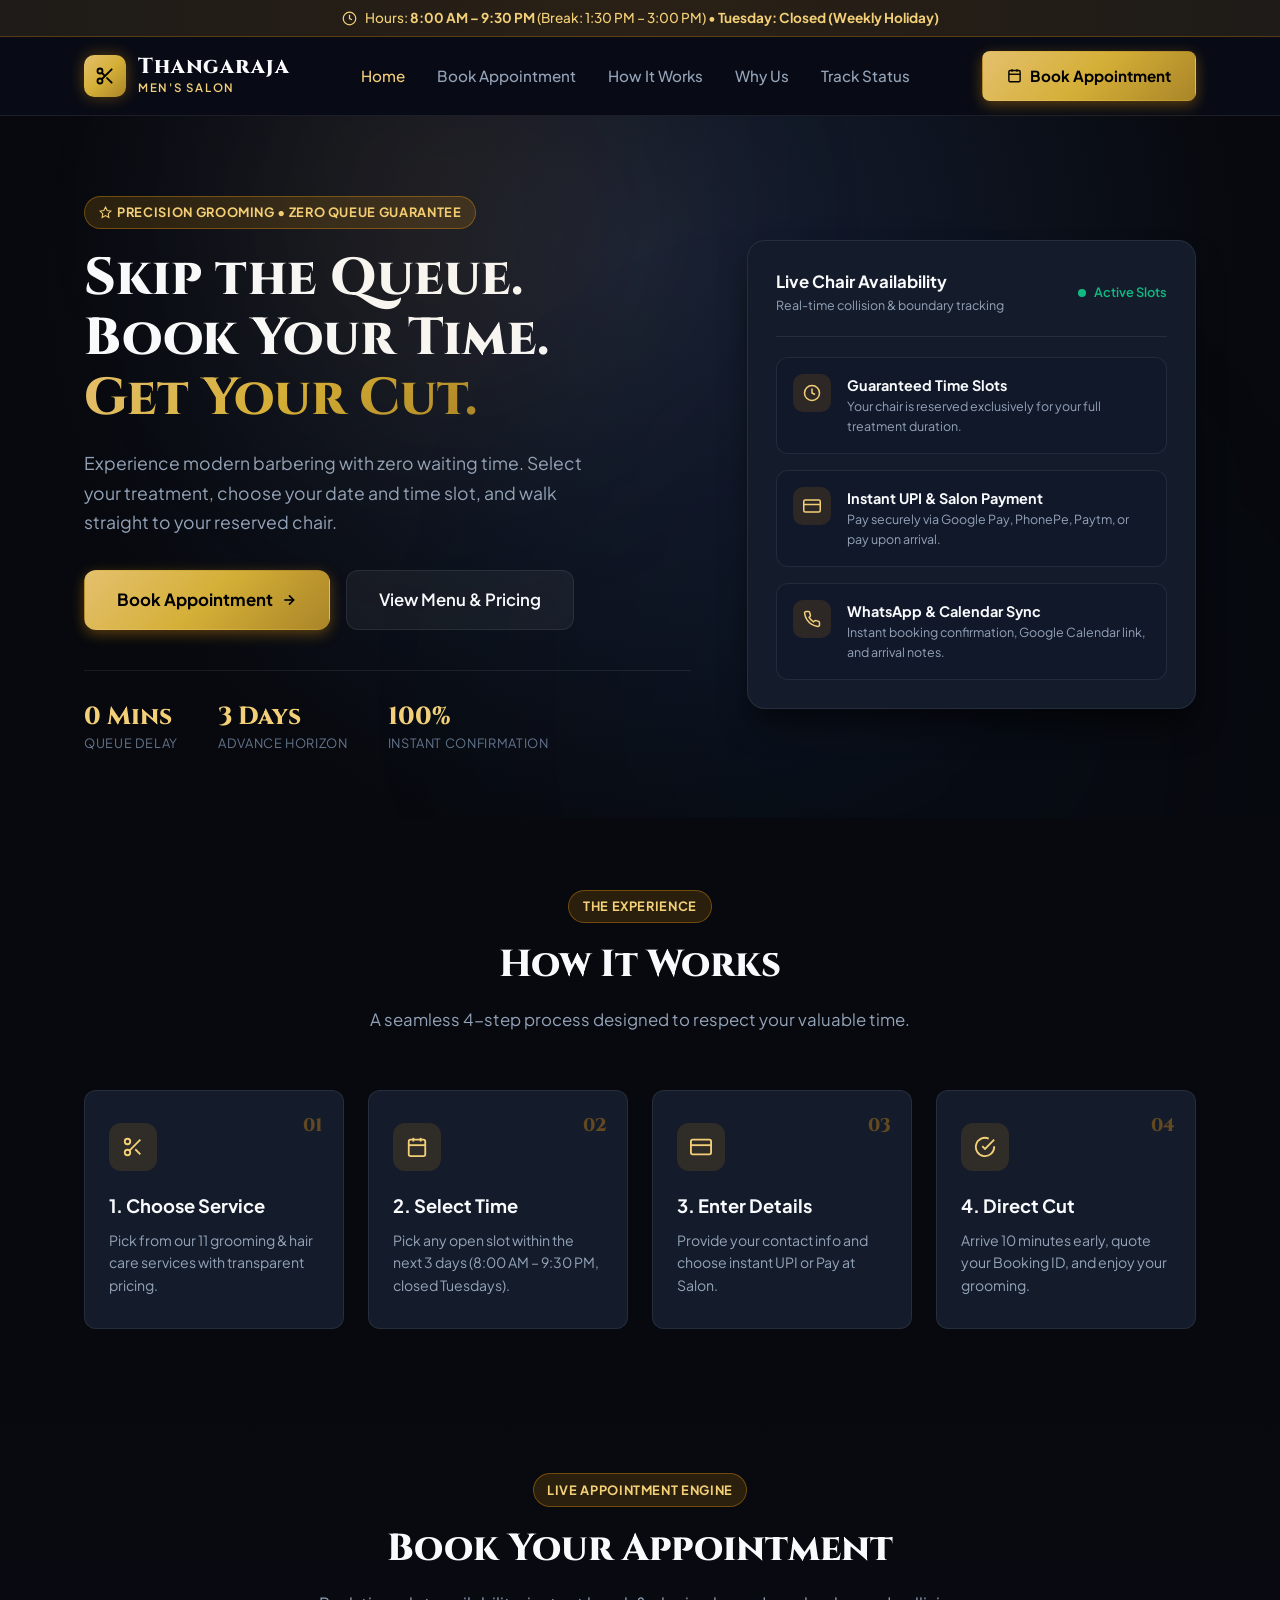
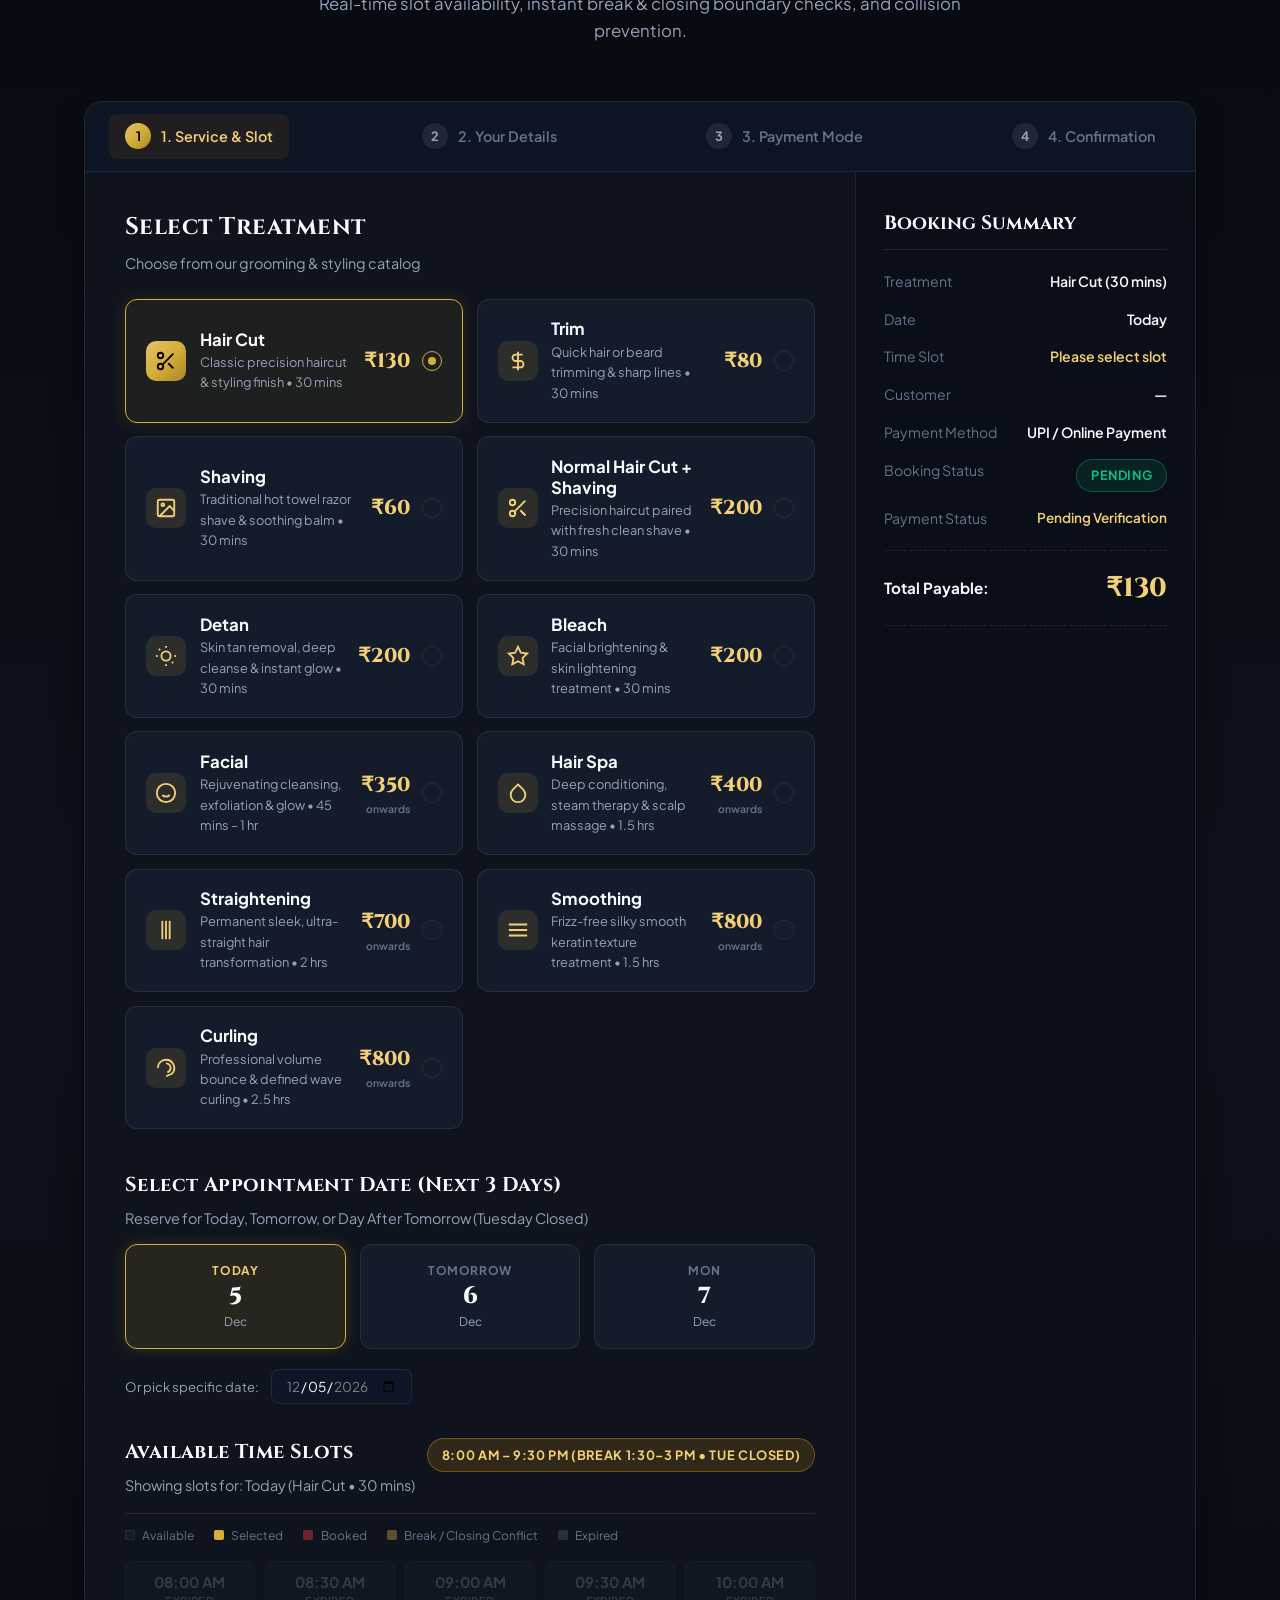
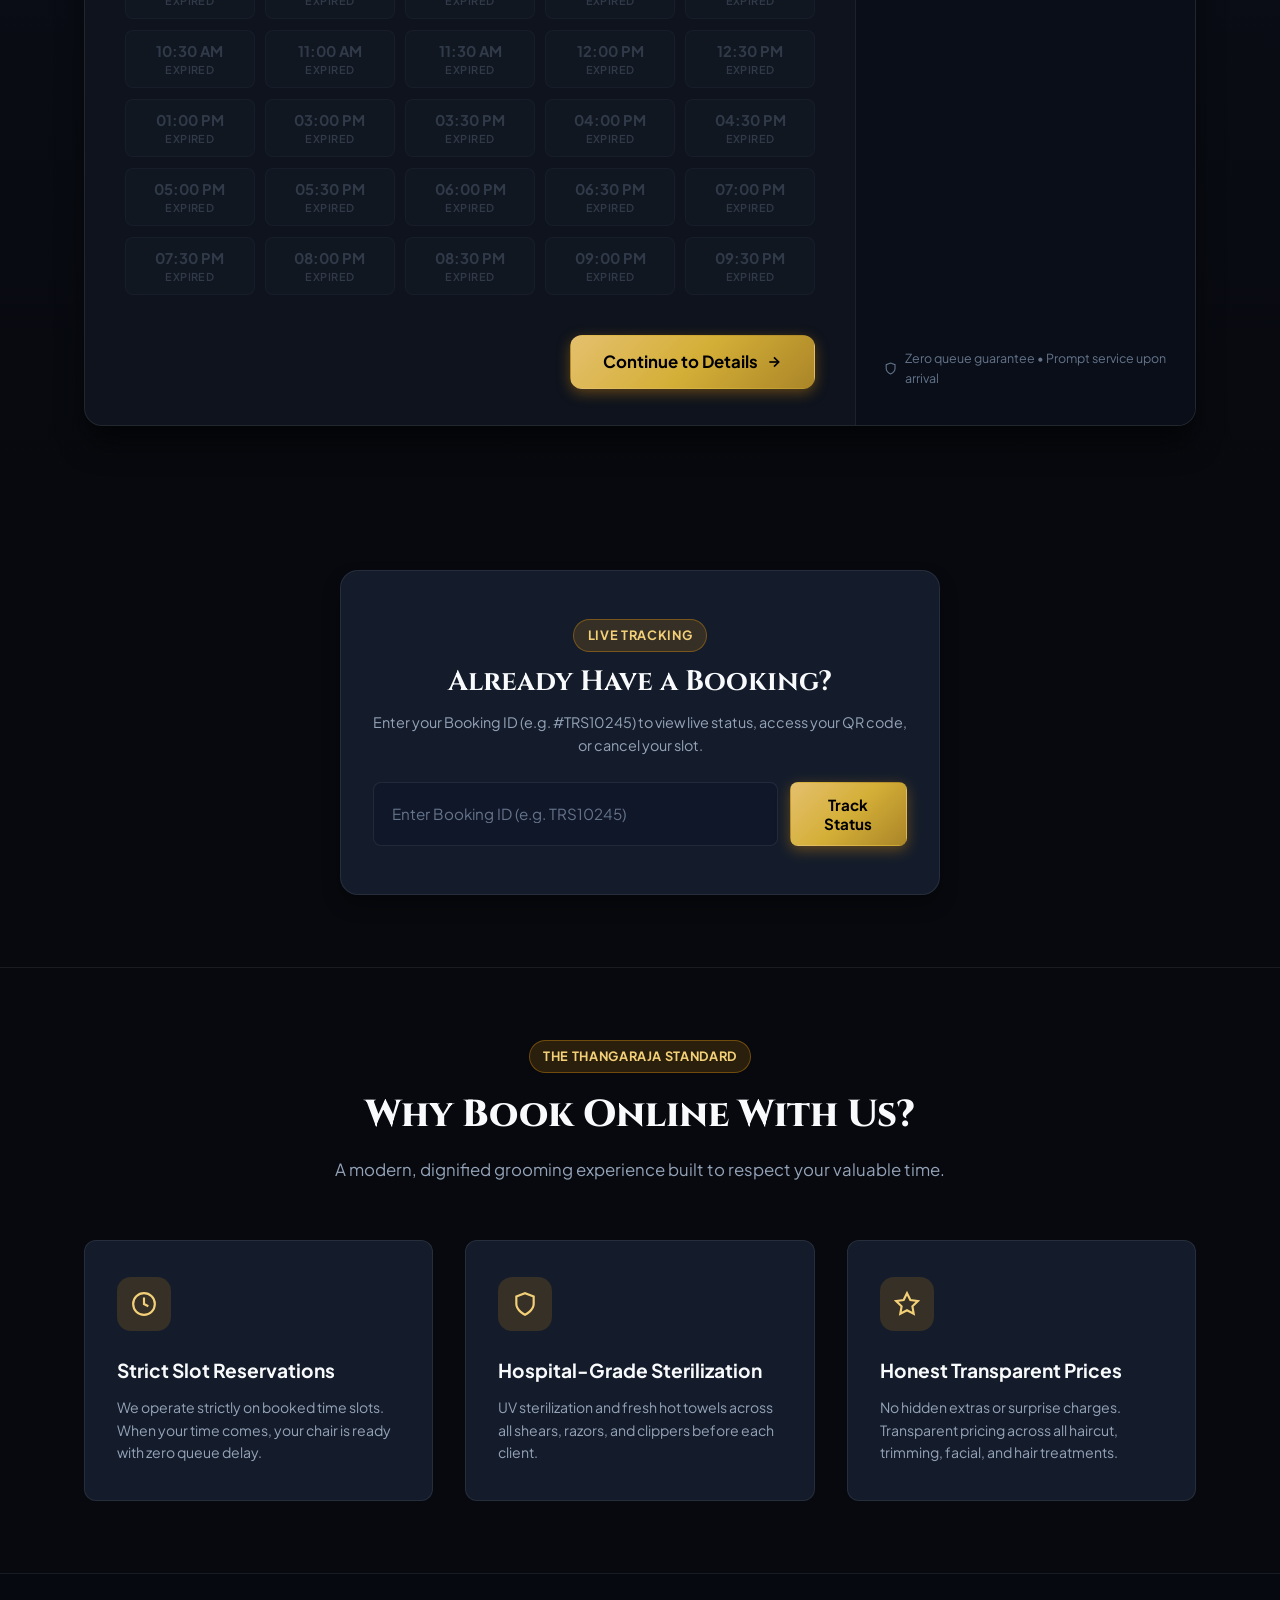
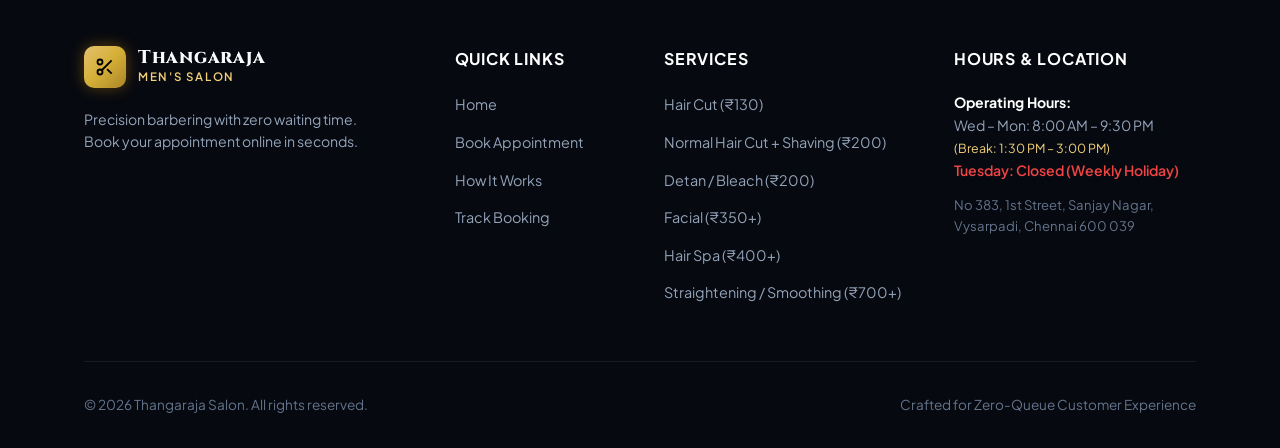
==== commit 5bd973d1: "feat: update salon address, add legacy GAS treatment fallback, and center UI on step transition" ====
--- a/index.html
+++ b/index.html
@@ -688,7 +688,7 @@
             <span style="color:var(--error); font-weight:600;">Tuesday: Closed (Weekly Holiday)</span>
           </p>
           <p style="font-size:0.82rem; color:var(--text-muted); margin-top:0.75rem;">
-            Main Street Salon Plaza • Near City Center
+            No 383, 1st Street, Sanjay Nagar, Vysarpadi, Chennai 600 039
           </p>
         </div>
       </div>
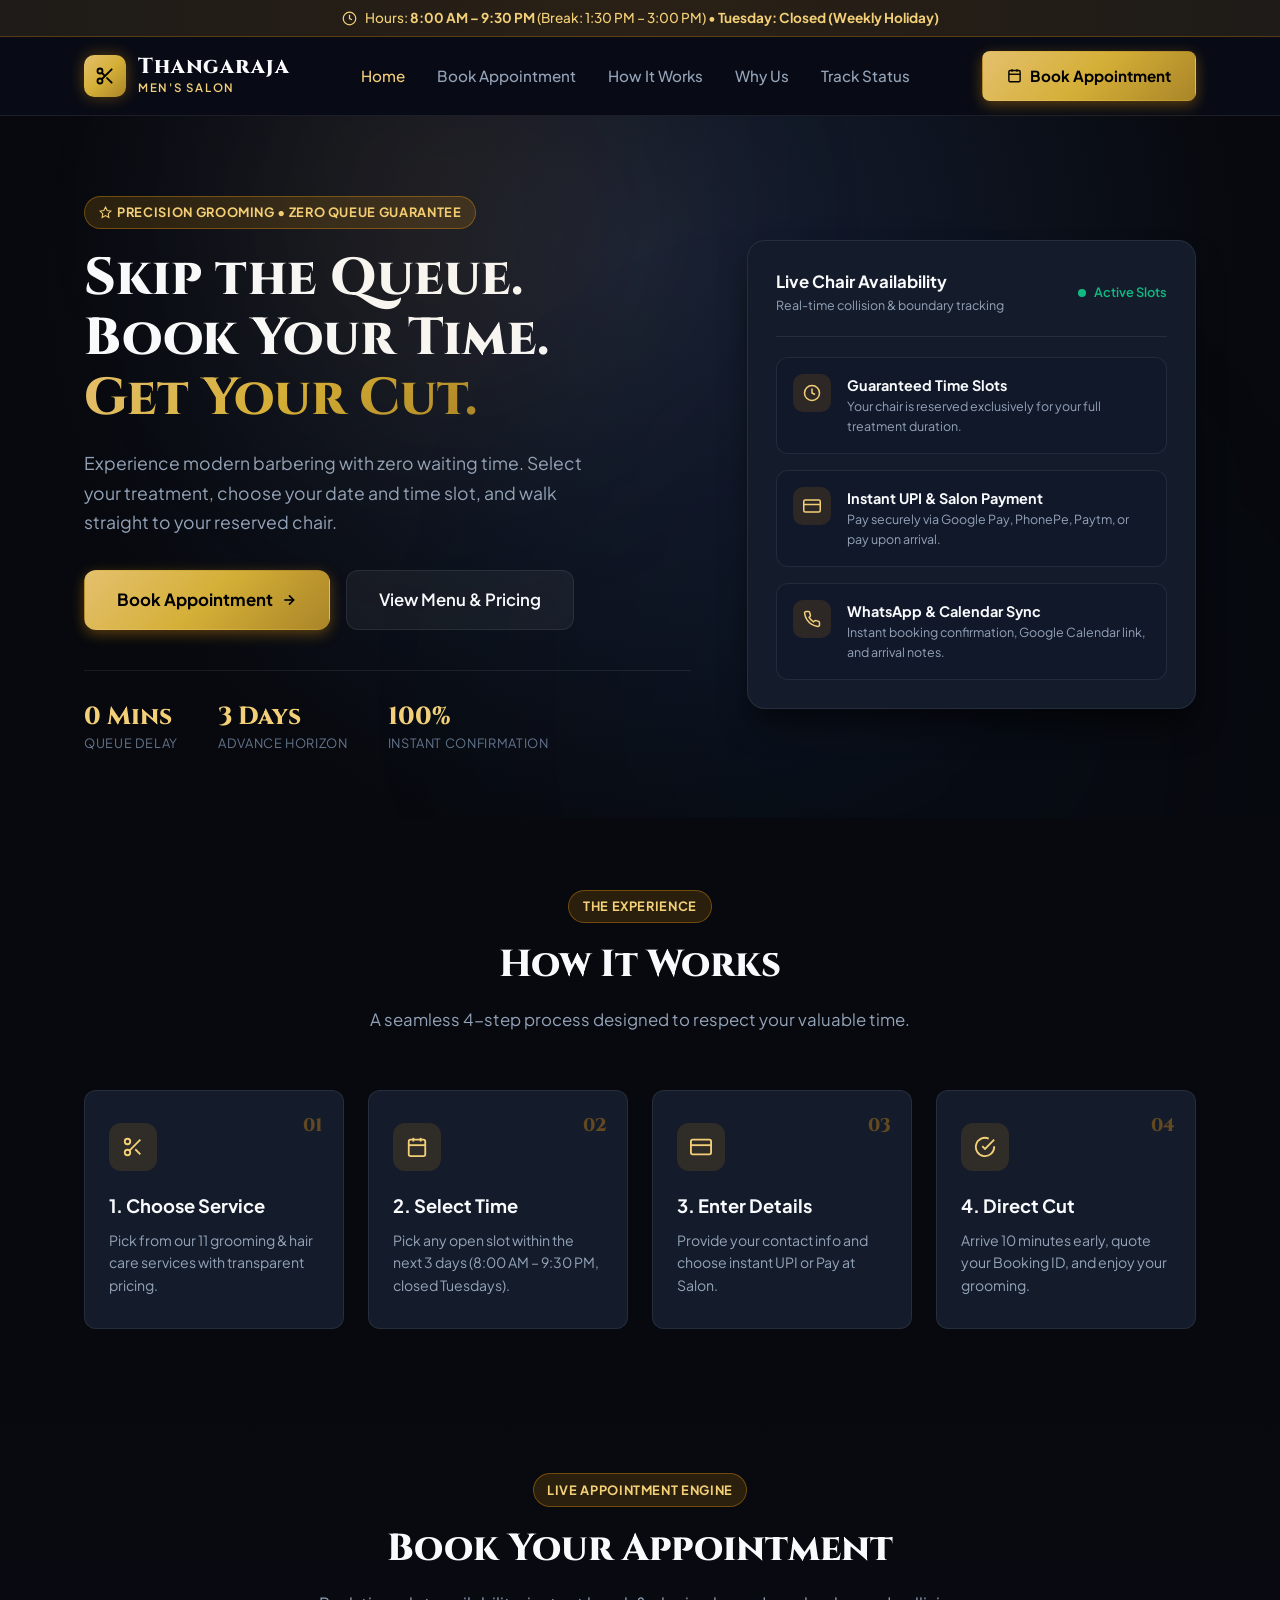
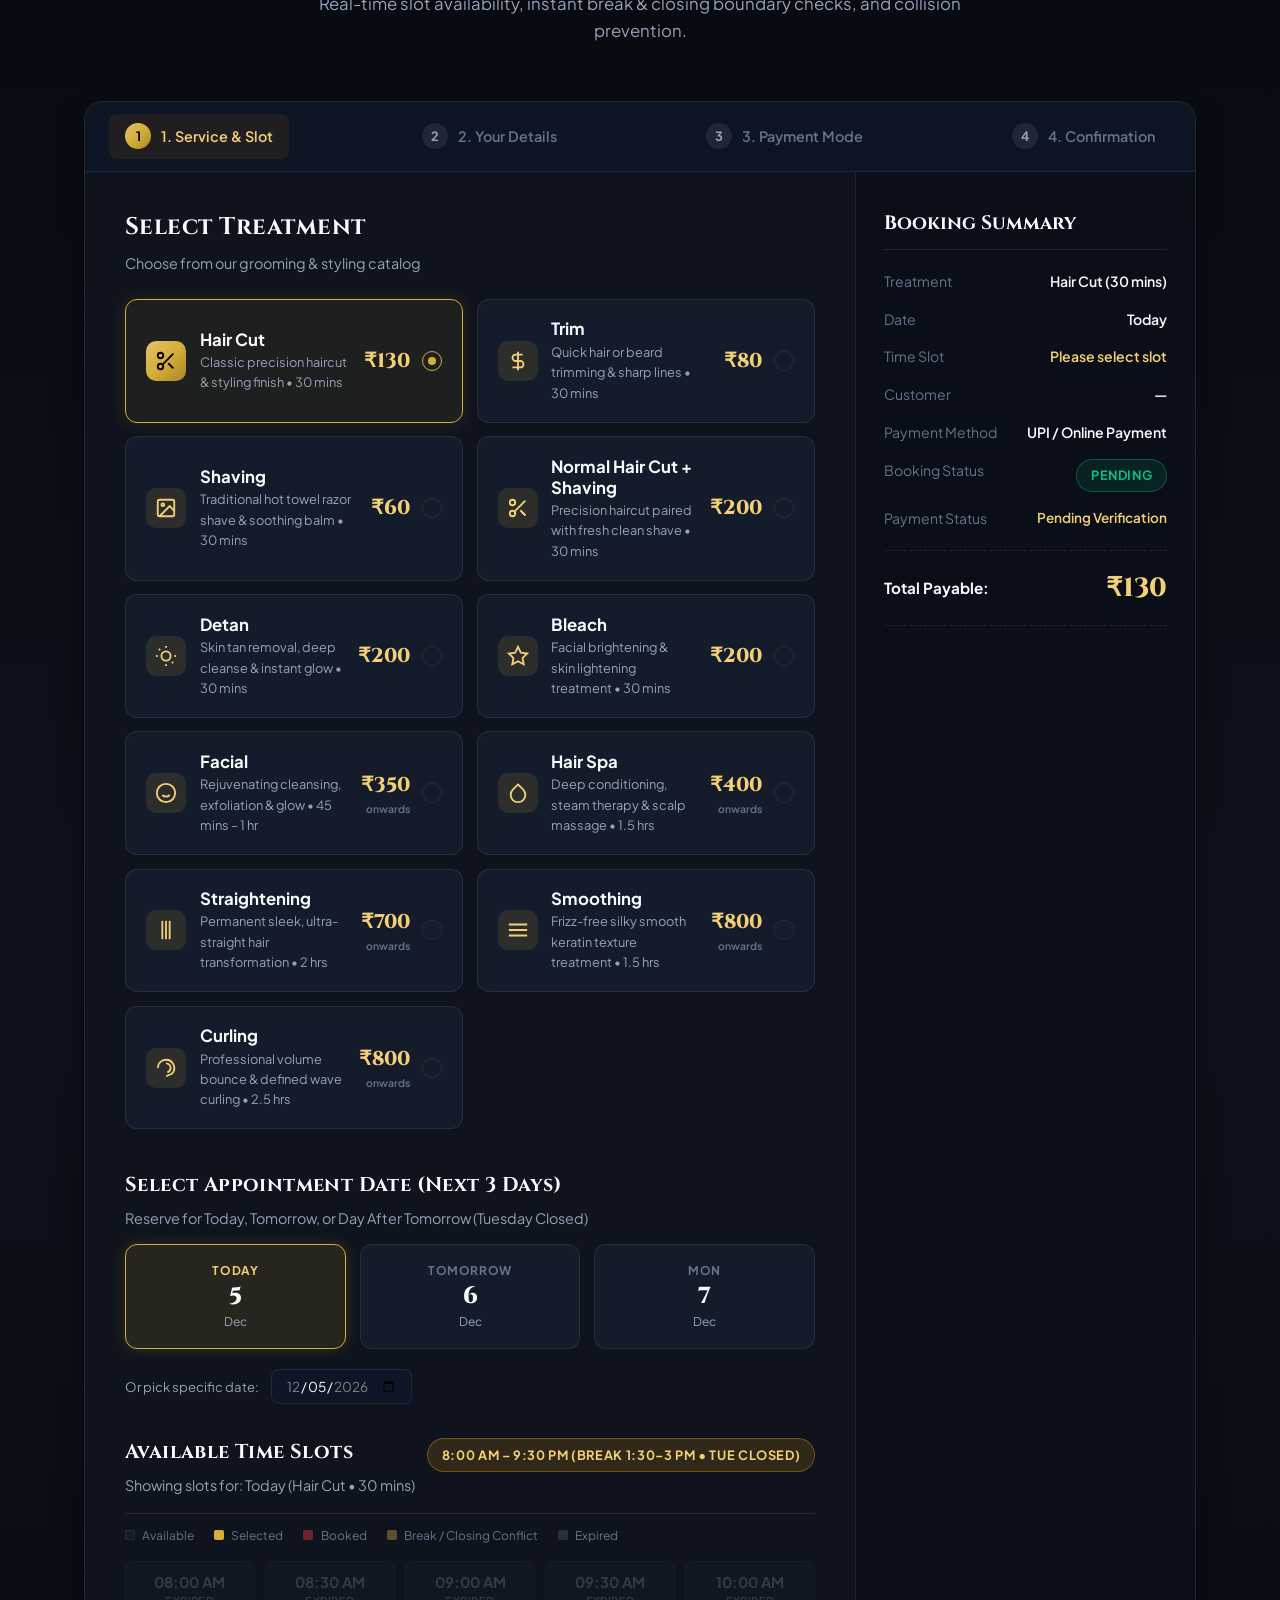
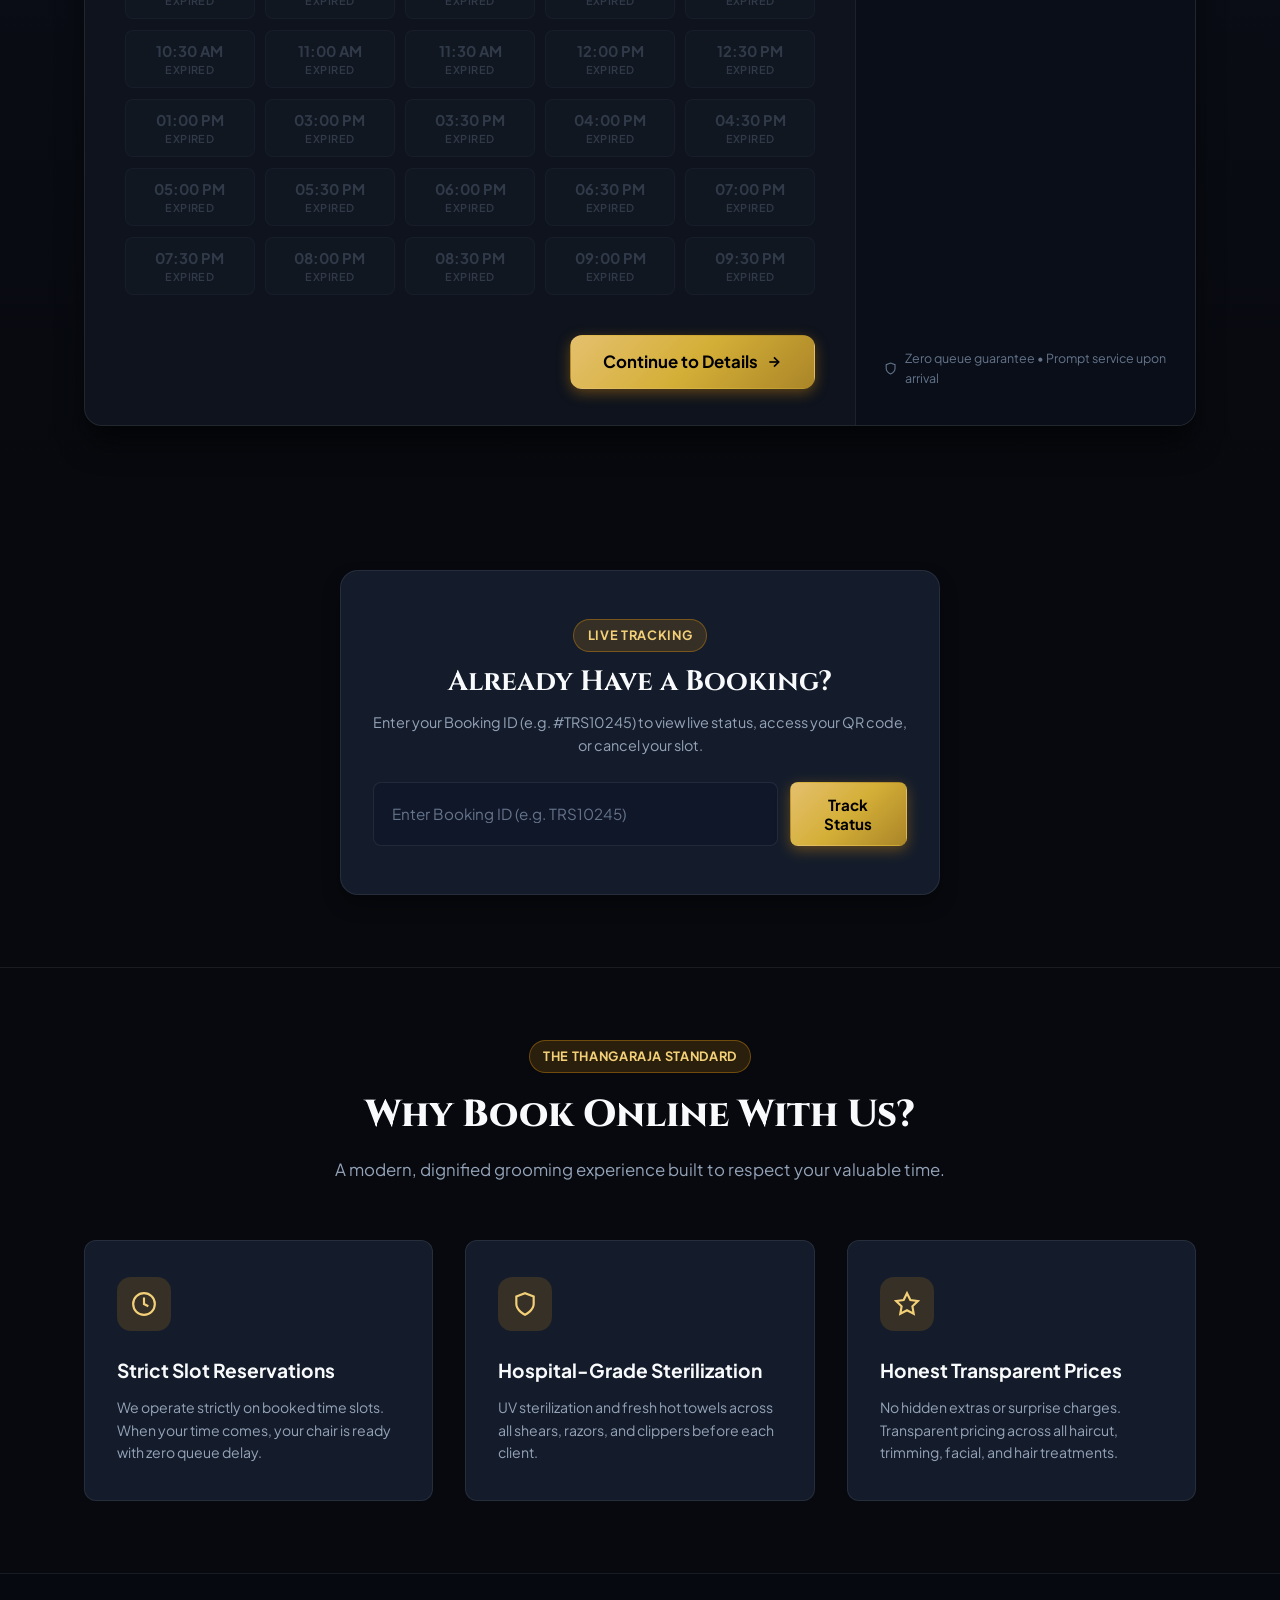
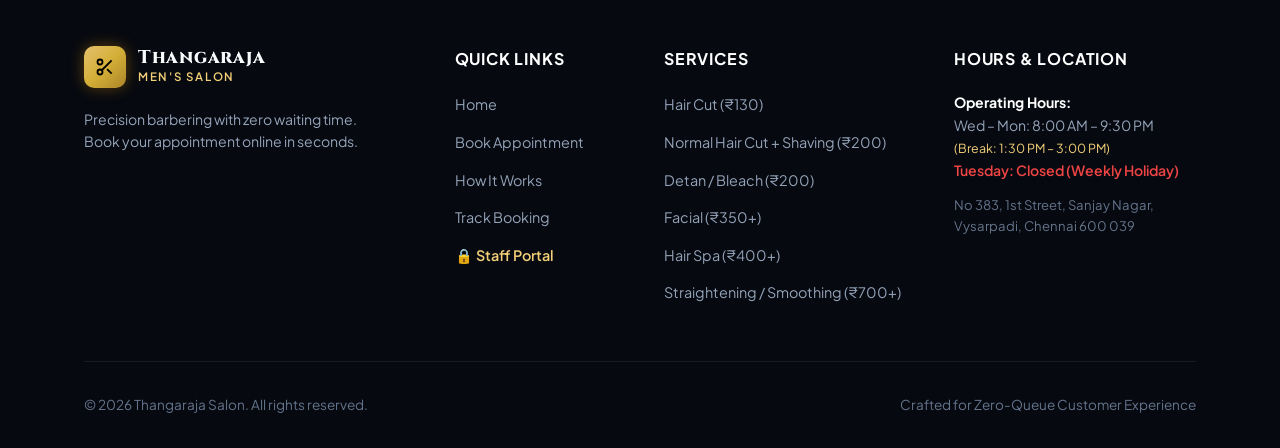
==== commit 39ea8e19: "feat(admin): build dedicated staff appointment management portal behind PIN auth with live schedule " ====
--- a/index.html
+++ b/index.html
@@ -664,6 +664,7 @@
             <li><a href="#booking-app" class="footer-link">Book Appointment</a></li>
             <li><a href="#how-it-works" class="footer-link">How It Works</a></li>
             <li><a href="#track-status" class="footer-link">Track Booking</a></li>
+            <li><a href="admin.html" class="footer-link" style="color:var(--accent-gold-light); font-weight:600;">🔒 Staff Portal</a></li>
           </ul>
         </div>
 
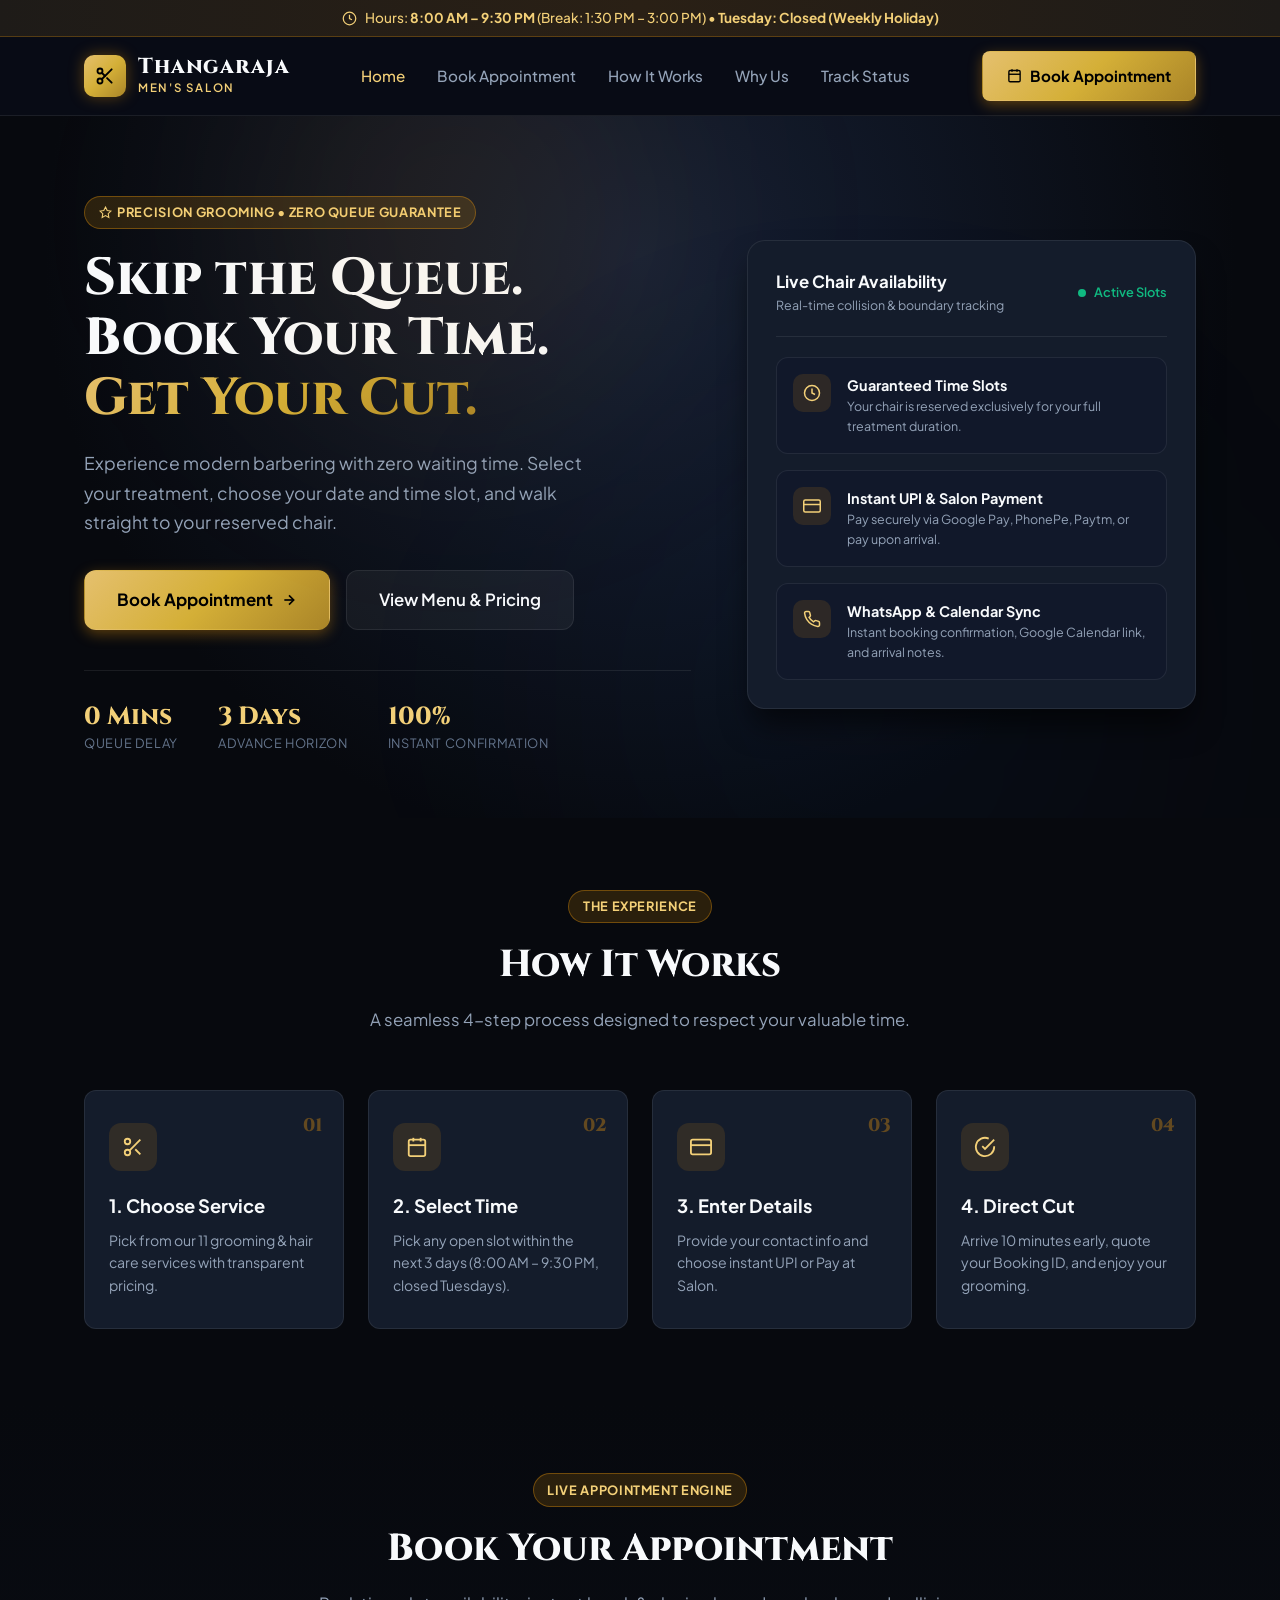
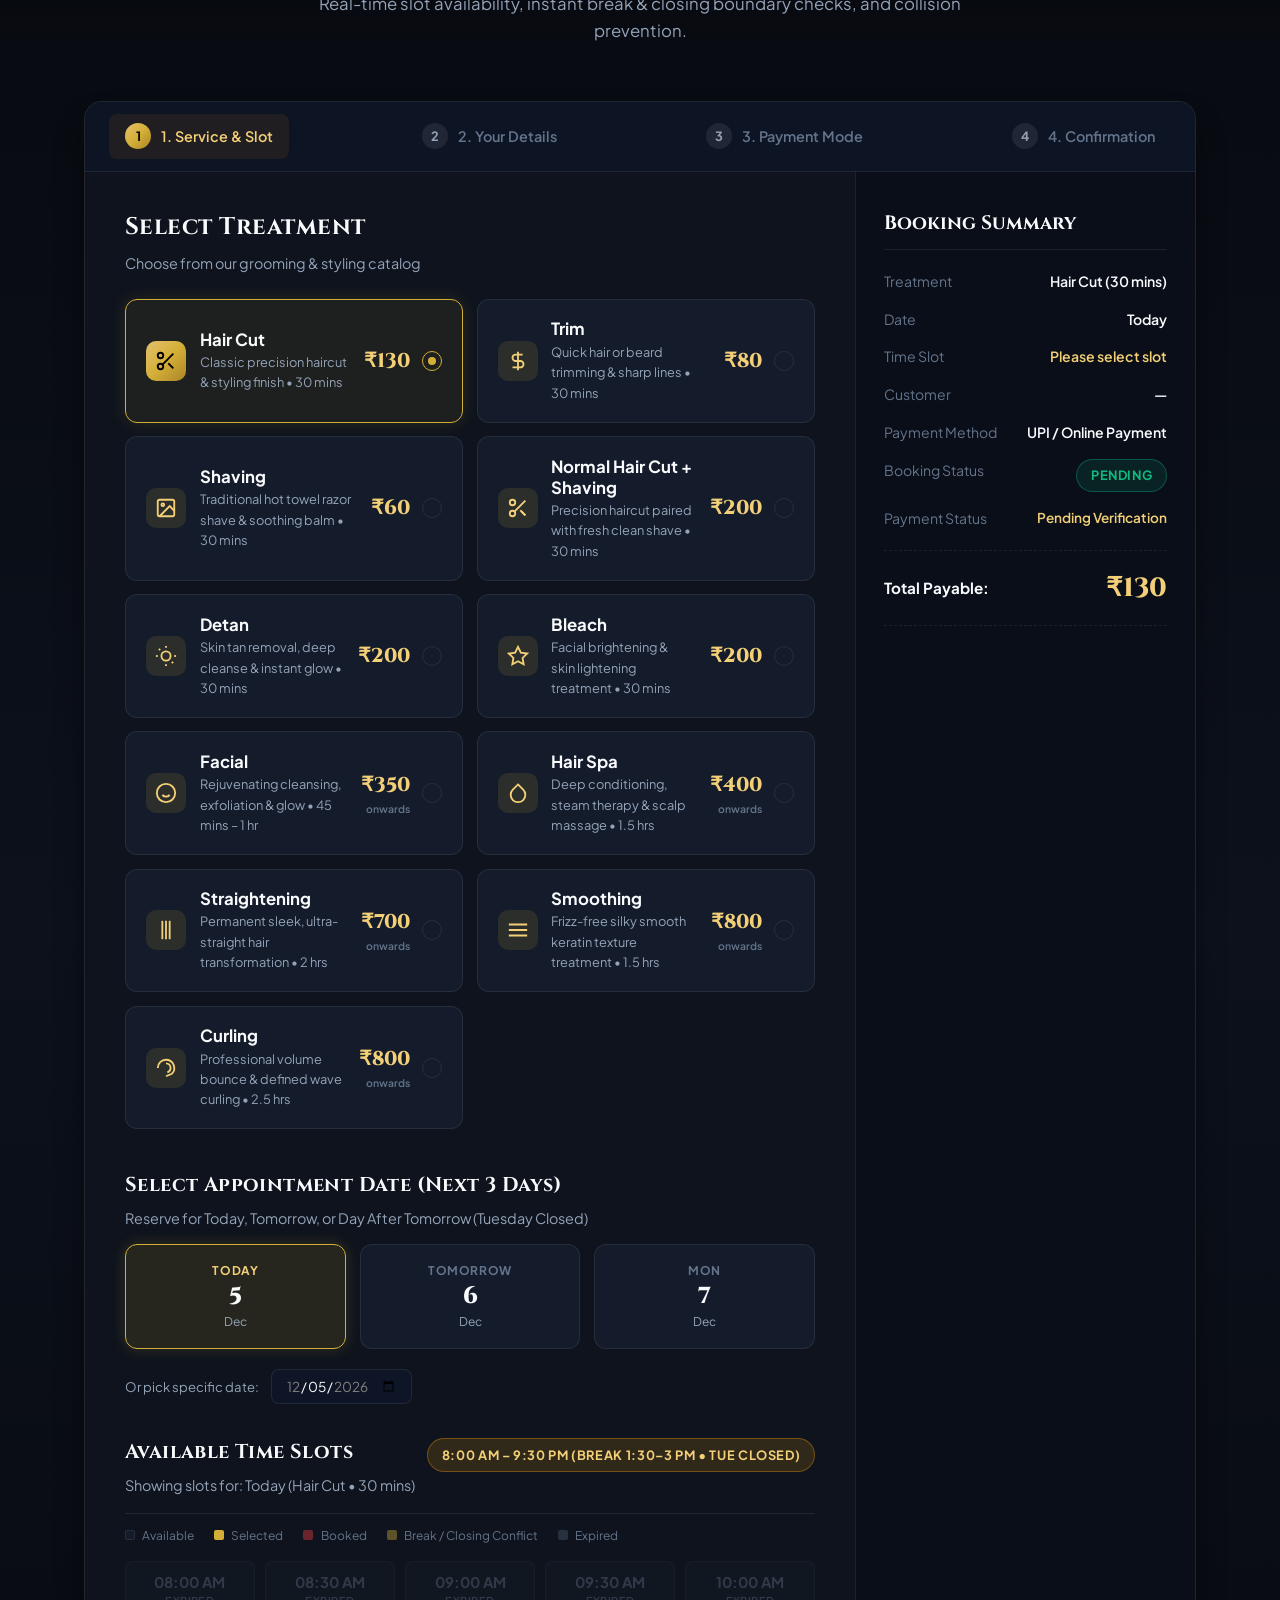
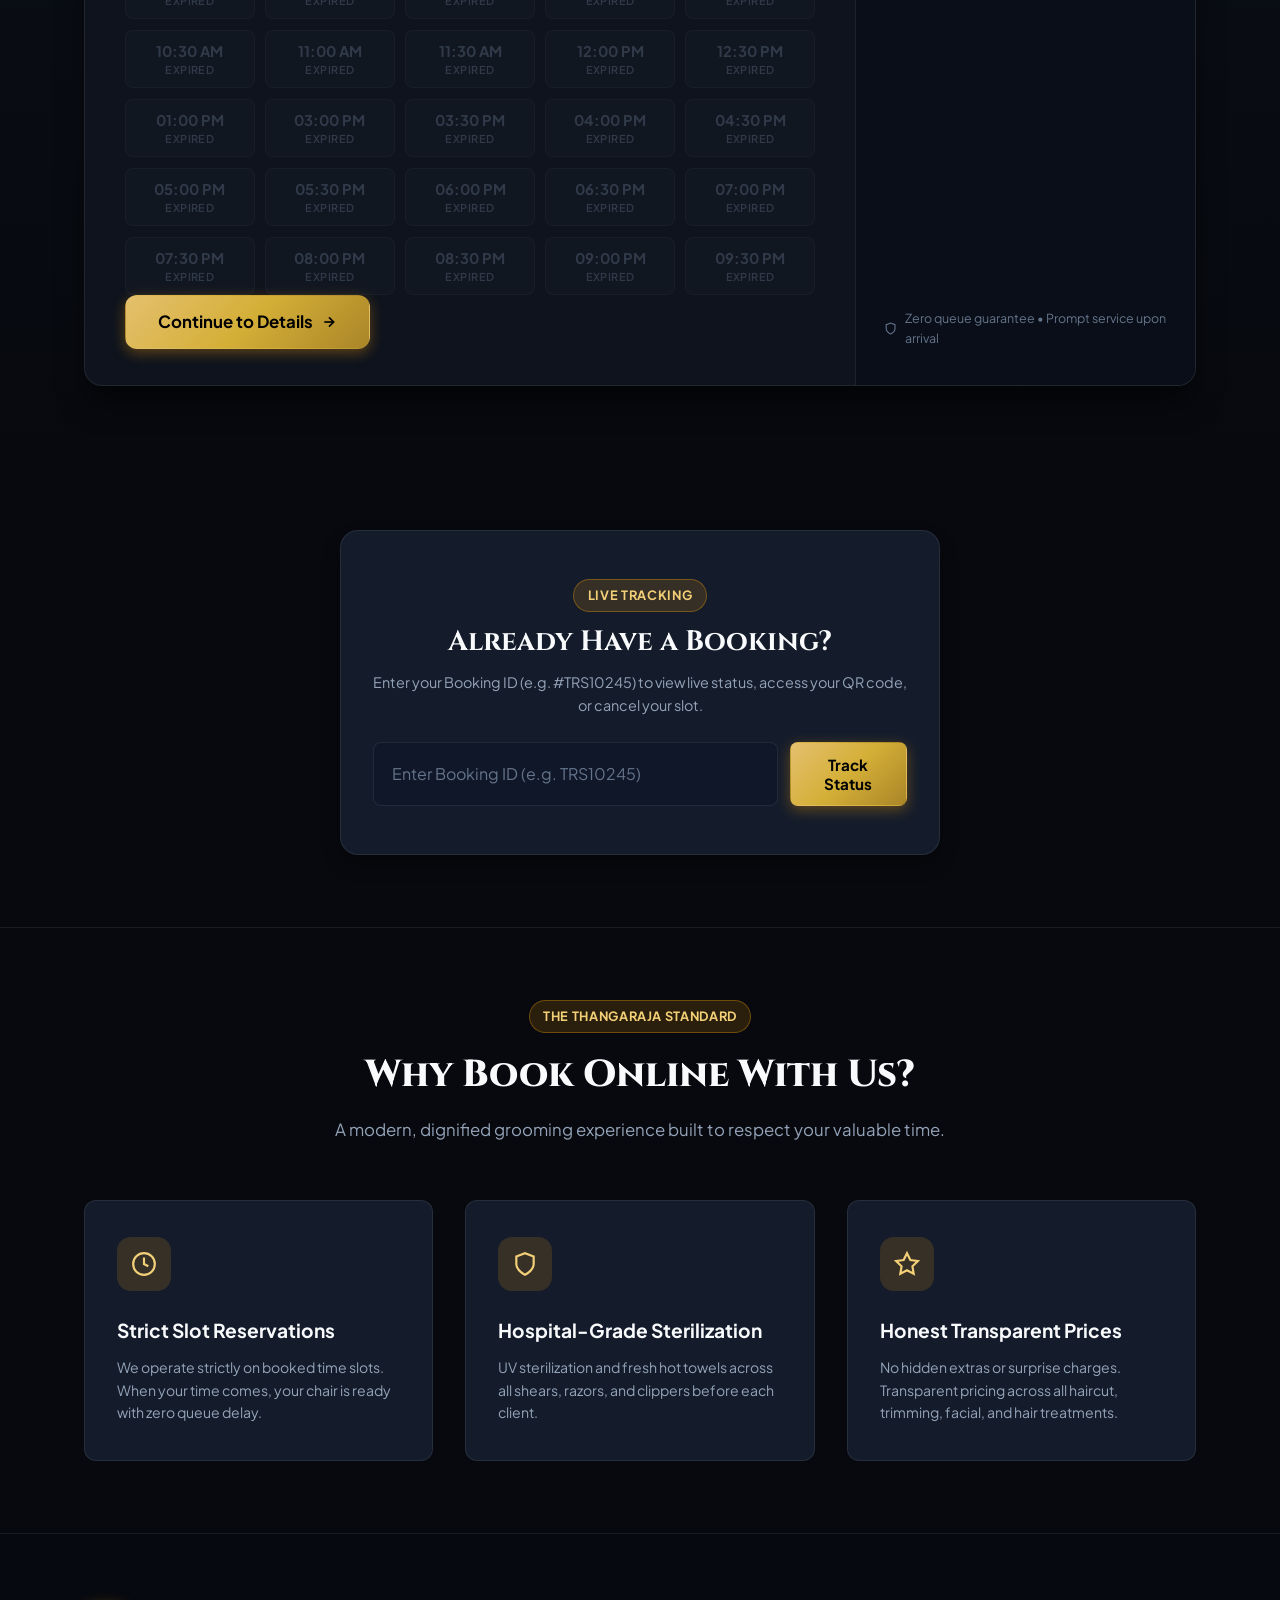
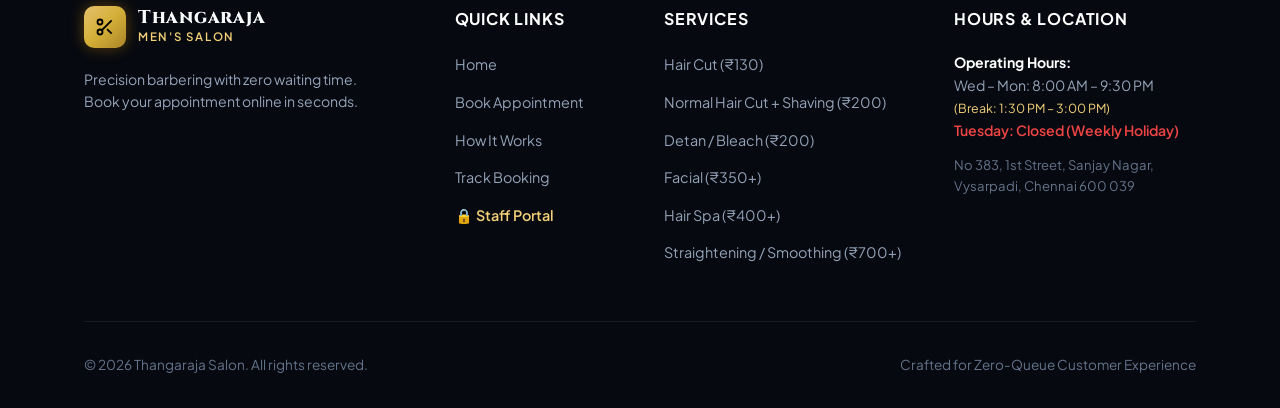
==== commit 108705fb: "feat(validation): enforce strict Gmail (@gmail.com) and 10-digit Indian mobile number validation wit" ====
--- a/index.html
+++ b/index.html
@@ -308,8 +308,8 @@
                 <div class="slots-grid" id="slots-container"></div>
               </div>
 
-              <div style="margin-top:2.5rem; text-align:right;">
-                <button class="btn btn-primary btn-lg" id="btn-step-1-next">
+              <div class="step-actions">
+                <button class="btn btn-primary btn-lg btn-step-full-mobile" id="btn-step-1-next">
                   Continue to Details
                   <svg width="16" height="16" viewBox="0 0 24 24" fill="none" stroke="currentColor" stroke-width="2.5"><line x1="5" y1="12" x2="19" y2="12"></line><polyline points="12 5 19 12 12 19"></polyline></svg>
                 </button>
@@ -323,26 +323,29 @@
                 <p class="panel-desc">We will send your booking confirmation & WhatsApp status update here.</p>
               </div>
 
-              <form id="form-customer-details" onsubmit="event.preventDefault();">
+              <form id="form-customer-details" onsubmit="event.preventDefault();" novalidate>
                 <div class="form-group">
                   <label class="form-label" for="cust-name">Full Name *</label>
-                  <input type="text" id="cust-name" class="form-control" placeholder="e.g. Rahul Sharma" required>
+                  <input type="text" id="cust-name" class="form-control" placeholder="e.g. Rahul Sharma" autocomplete="name" required>
+                  <div class="field-feedback" id="name-feedback"></div>
                 </div>
 
                 <div class="form-group">
-                  <label class="form-label" for="cust-email">Email Address *</label>
-                  <input type="email" id="cust-email" class="form-control" placeholder="e.g. rahul@gmail.com" required>
+                  <label class="form-label" for="cust-email">Gmail Address (@gmail.com) *</label>
+                  <input type="email" id="cust-email" class="form-control" placeholder="e.g. yourname@gmail.com" autocomplete="email" required spellcheck="false" autocapitalize="none">
+                  <div class="field-feedback" id="email-feedback"></div>
                 </div>
 
                 <div class="form-group">
-                  <label class="form-label" for="cust-phone">Mobile Number (WhatsApp) *</label>
-                  <input type="tel" id="cust-phone" class="form-control" placeholder="e.g. 9876543210" maxlength="10" required>
-                  <p style="font-size:0.8rem; color:var(--text-muted); margin-top:0.4rem;">
-                    10-digit Indian mobile number for instant WhatsApp confirmation.
+                  <label class="form-label" for="cust-phone">10-Digit Mobile Number (WhatsApp) *</label>
+                  <input type="tel" id="cust-phone" class="form-control" placeholder="e.g. 9876543210" maxlength="10" autocomplete="tel" required inputmode="numeric">
+                  <div class="field-feedback" id="phone-feedback"></div>
+                  <p style="font-size:0.78rem; color:var(--text-muted); margin-top:0.4rem;" id="phone-hint">
+                    Standard 10-digit Indian mobile number starting with 6, 7, 8, or 9.
                   </p>
                 </div>
 
-                <div style="display:flex; justify-content:space-between; align-items:center; margin-top:2.5rem;">
+                <div class="step-actions-split">
                   <button type="button" class="btn btn-secondary" id="btn-step-2-back">
                     ← Back
                   </button>
@@ -392,7 +395,7 @@
                 </div>
               </div>
 
-              <div style="display:flex; justify-content:space-between; align-items:center; margin-top:2rem;">
+              <div class="step-actions-split">
                 <button class="btn btn-secondary" id="btn-step-3-back">
                   ← Back
                 </button>
--- a/css/components.css
+++ b/css/components.css
@@ -62,6 +62,13 @@
   border-radius: var(--radius-md);
 }
 
+@media (max-width: 600px) {
+  .btn-lg {
+    padding: 0.85rem 1.25rem;
+    font-size: 0.95rem;
+  }
+}
+
 .btn:disabled {
   opacity: 0.55;
   cursor: not-allowed;
@@ -120,7 +127,7 @@
   border: 1.5px solid var(--border-subtle);
   border-radius: var(--radius-sm);
   color: var(--text-primary);
-  font-size: 0.95rem;
+  font-size: 1rem; /* 16px to prevent iOS Safari auto zoom */
   transition: var(--transition-smooth);
   outline: none;
 }
@@ -133,6 +140,70 @@
 
 .form-control::placeholder {
   color: var(--text-muted);
+}
+
+.form-control.is-invalid {
+  border-color: var(--error) !important;
+  box-shadow: 0 0 0 3px rgba(239, 68, 68, 0.2) !important;
+  background: rgba(35, 15, 20, 0.85);
+}
+
+.form-control.is-valid {
+  border-color: var(--success) !important;
+  box-shadow: 0 0 0 3px rgba(16, 185, 129, 0.18) !important;
+  background: rgba(10, 30, 20, 0.85);
+}
+
+.field-feedback {
+  margin-top: 0.45rem;
+  font-size: 0.82rem;
+  line-height: 1.4;
+  display: none;
+  animation: fadeIn 0.2s ease-in-out;
+}
+
+.field-feedback.active {
+  display: block;
+}
+
+.field-feedback.error {
+  color: #fca5a5;
+  background: rgba(239, 68, 68, 0.1);
+  border: 1px solid rgba(239, 68, 68, 0.25);
+  border-radius: var(--radius-sm);
+  padding: 0.5rem 0.75rem;
+}
+
+.field-feedback.success {
+  color: #6ee7b7;
+  background: rgba(16, 185, 129, 0.1);
+  border: 1px solid rgba(16, 185, 129, 0.25);
+  border-radius: var(--radius-sm);
+  padding: 0.4rem 0.65rem;
+}
+
+.field-feedback-header {
+  display: flex;
+  align-items: center;
+  gap: 0.35rem;
+  font-weight: 600;
+}
+
+.field-expected-match {
+  display: flex;
+  align-items: center;
+  gap: 0.35rem;
+  margin-top: 0.3rem;
+  font-size: 0.78rem;
+  color: #fef08a;
+  background: rgba(212, 175, 55, 0.12);
+  border-radius: 4px;
+  padding: 0.25rem 0.5rem;
+}
+
+@keyframes fadeIn {
+  from { opacity: 0; transform: translateY(-4px); }
+  to { opacity: 1; transform: translateY(0); }
 }
 
 /* Wizard Stepper Tabs */
@@ -144,6 +215,12 @@
   border-bottom: 1px solid var(--border-subtle);
   padding: 0.75rem 1.5rem;
   overflow-x: auto;
+  scrollbar-width: none;
+  -ms-overflow-style: none;
+}
+
+.booking-stepper::-webkit-scrollbar {
+  display: none;
 }
 
 .stepper-tab {
@@ -160,6 +237,7 @@
   border-radius: var(--radius-sm);
   transition: var(--transition-smooth);
   white-space: nowrap;
+  flex-shrink: 0;
 }
 
 .stepper-tab .step-number {
@@ -173,6 +251,7 @@
   justify-content: center;
   font-size: 0.8rem;
   font-weight: 700;
+  flex-shrink: 0;
 }
 
 .stepper-tab.active {
@@ -192,6 +271,26 @@
 .stepper-tab.completed .step-number {
   background: var(--success);
   color: #000;
+}
+
+@media (max-width: 640px) {
+  .booking-stepper {
+    padding: 0.6rem 0.75rem;
+    gap: 0.4rem;
+    justify-content: flex-start;
+  }
+  
+  .stepper-tab {
+    padding: 0.45rem 0.7rem;
+    font-size: 0.82rem;
+    gap: 0.45rem;
+  }
+
+  .stepper-tab .step-number {
+    width: 22px;
+    height: 22px;
+    font-size: 0.75rem;
+  }
 }
 
 /* Step Views */
@@ -221,6 +320,16 @@
   pointer-events: none;
   max-width: 420px;
   width: calc(100% - 2rem);
+}
+
+@media (max-width: 600px) {
+  .toast-container {
+    bottom: 1rem;
+    right: 1rem;
+    left: 1rem;
+    width: auto;
+    max-width: 100%;
+  }
 }
 
 .toast {
@@ -283,7 +392,15 @@
 }
 
 @media (max-width: 640px) {
+  .track-lookup-card {
+    padding: 2rem 1.25rem;
+  }
+  
   .lookup-input-group {
     flex-direction: column;
   }
-}
+  
+  .lookup-input-group .btn {
+    width: 100%;
+  }
+}
